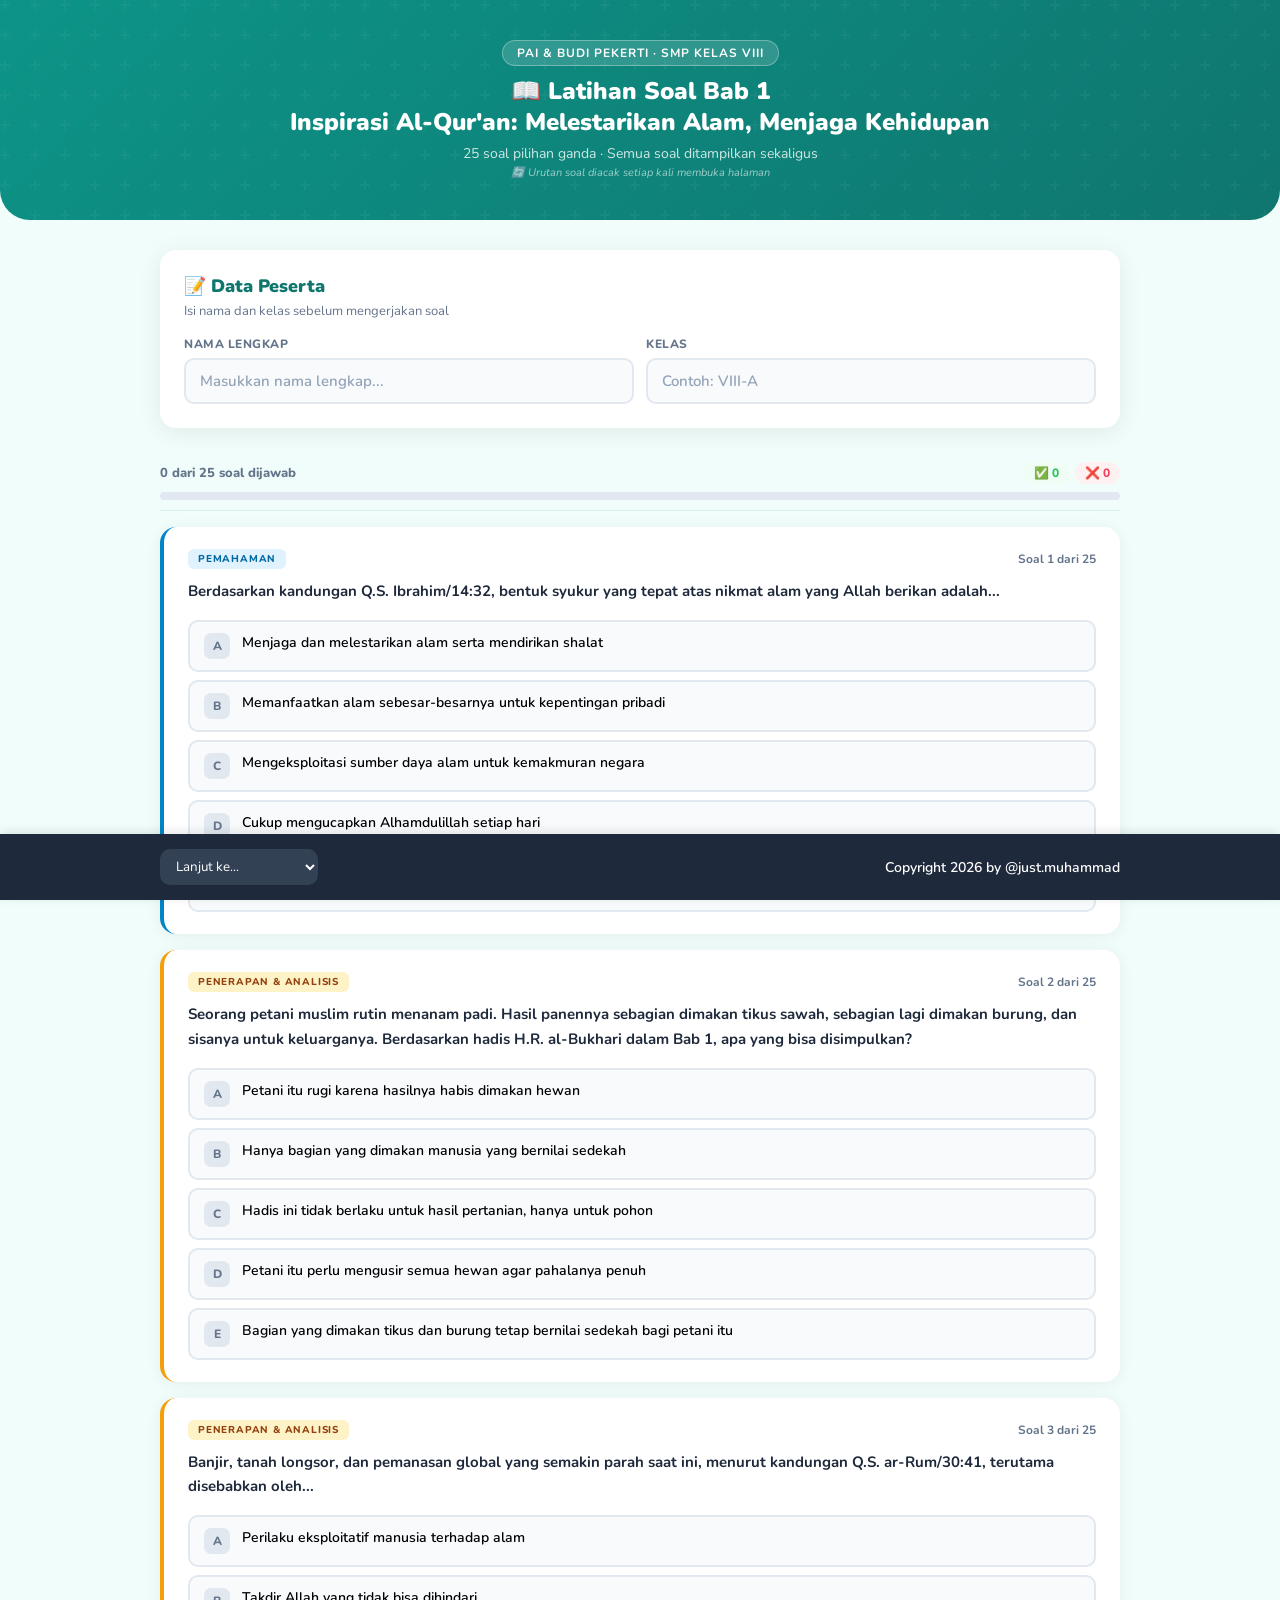
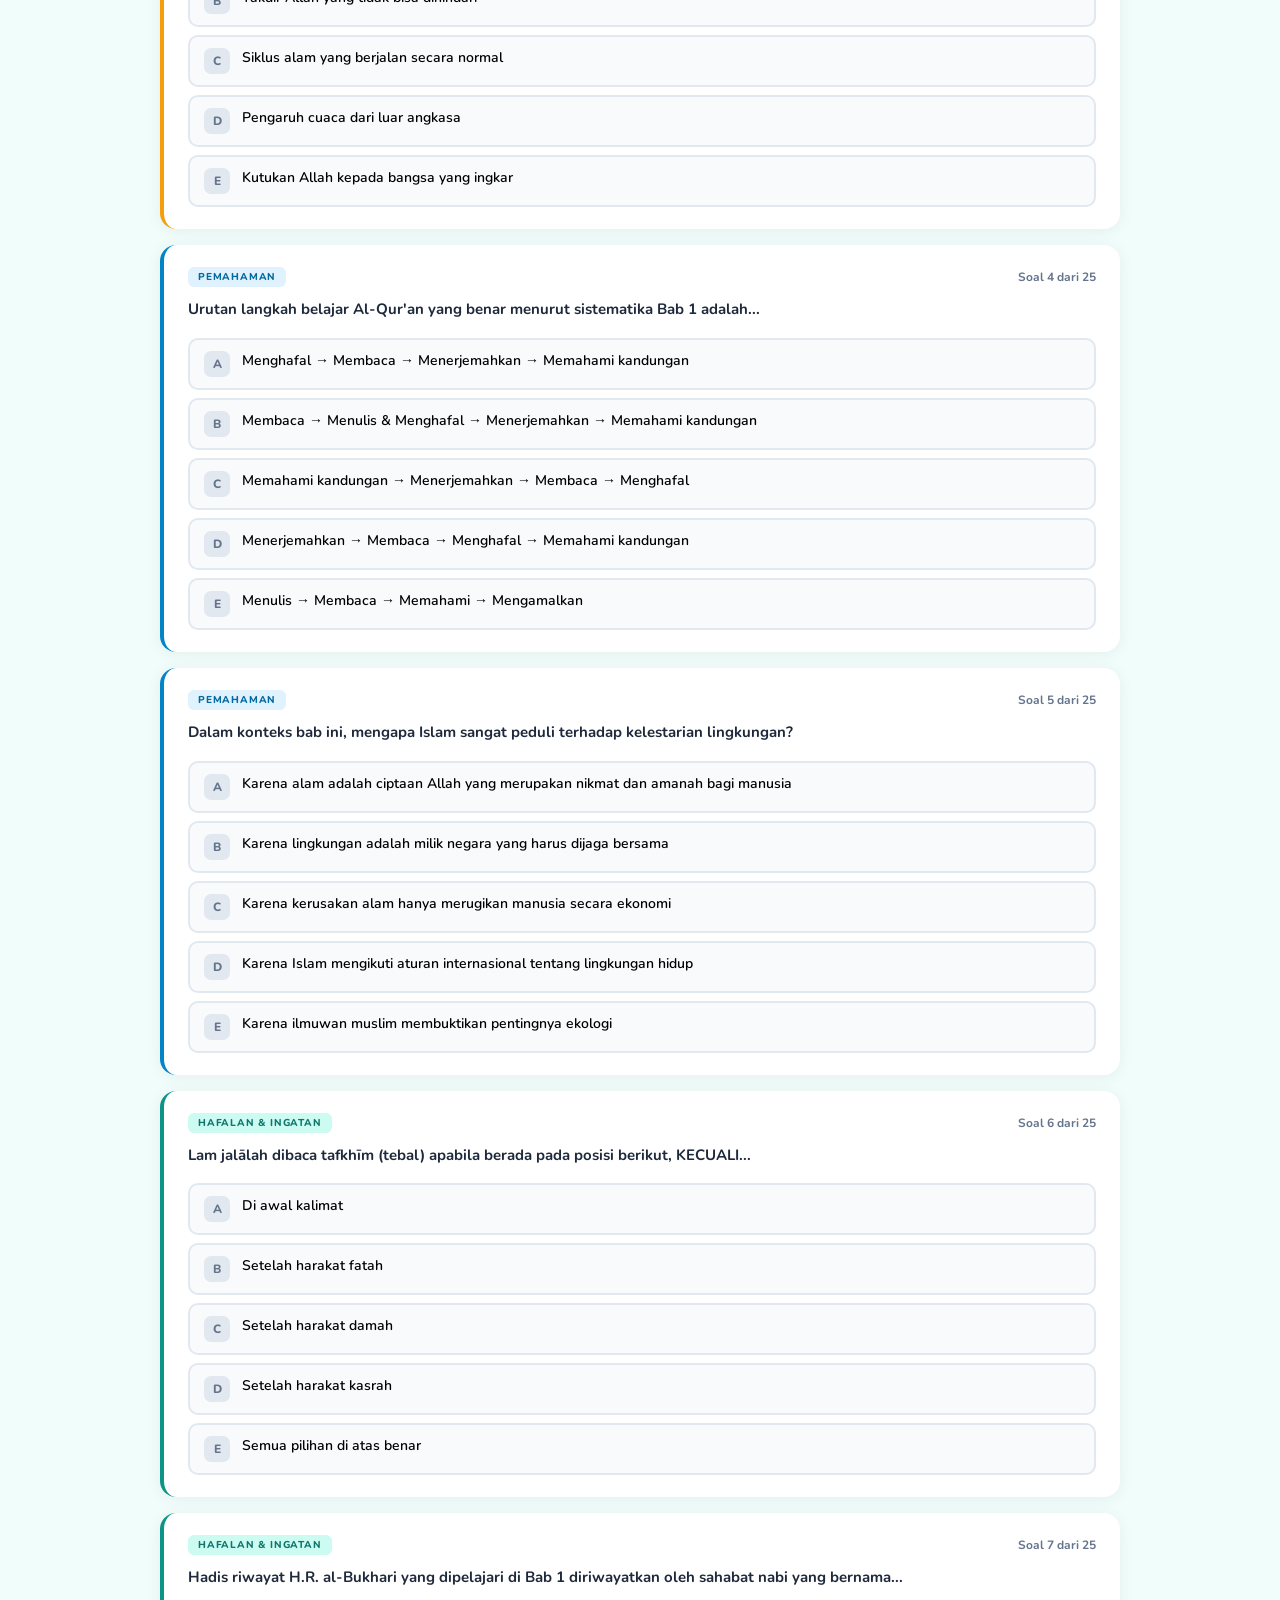
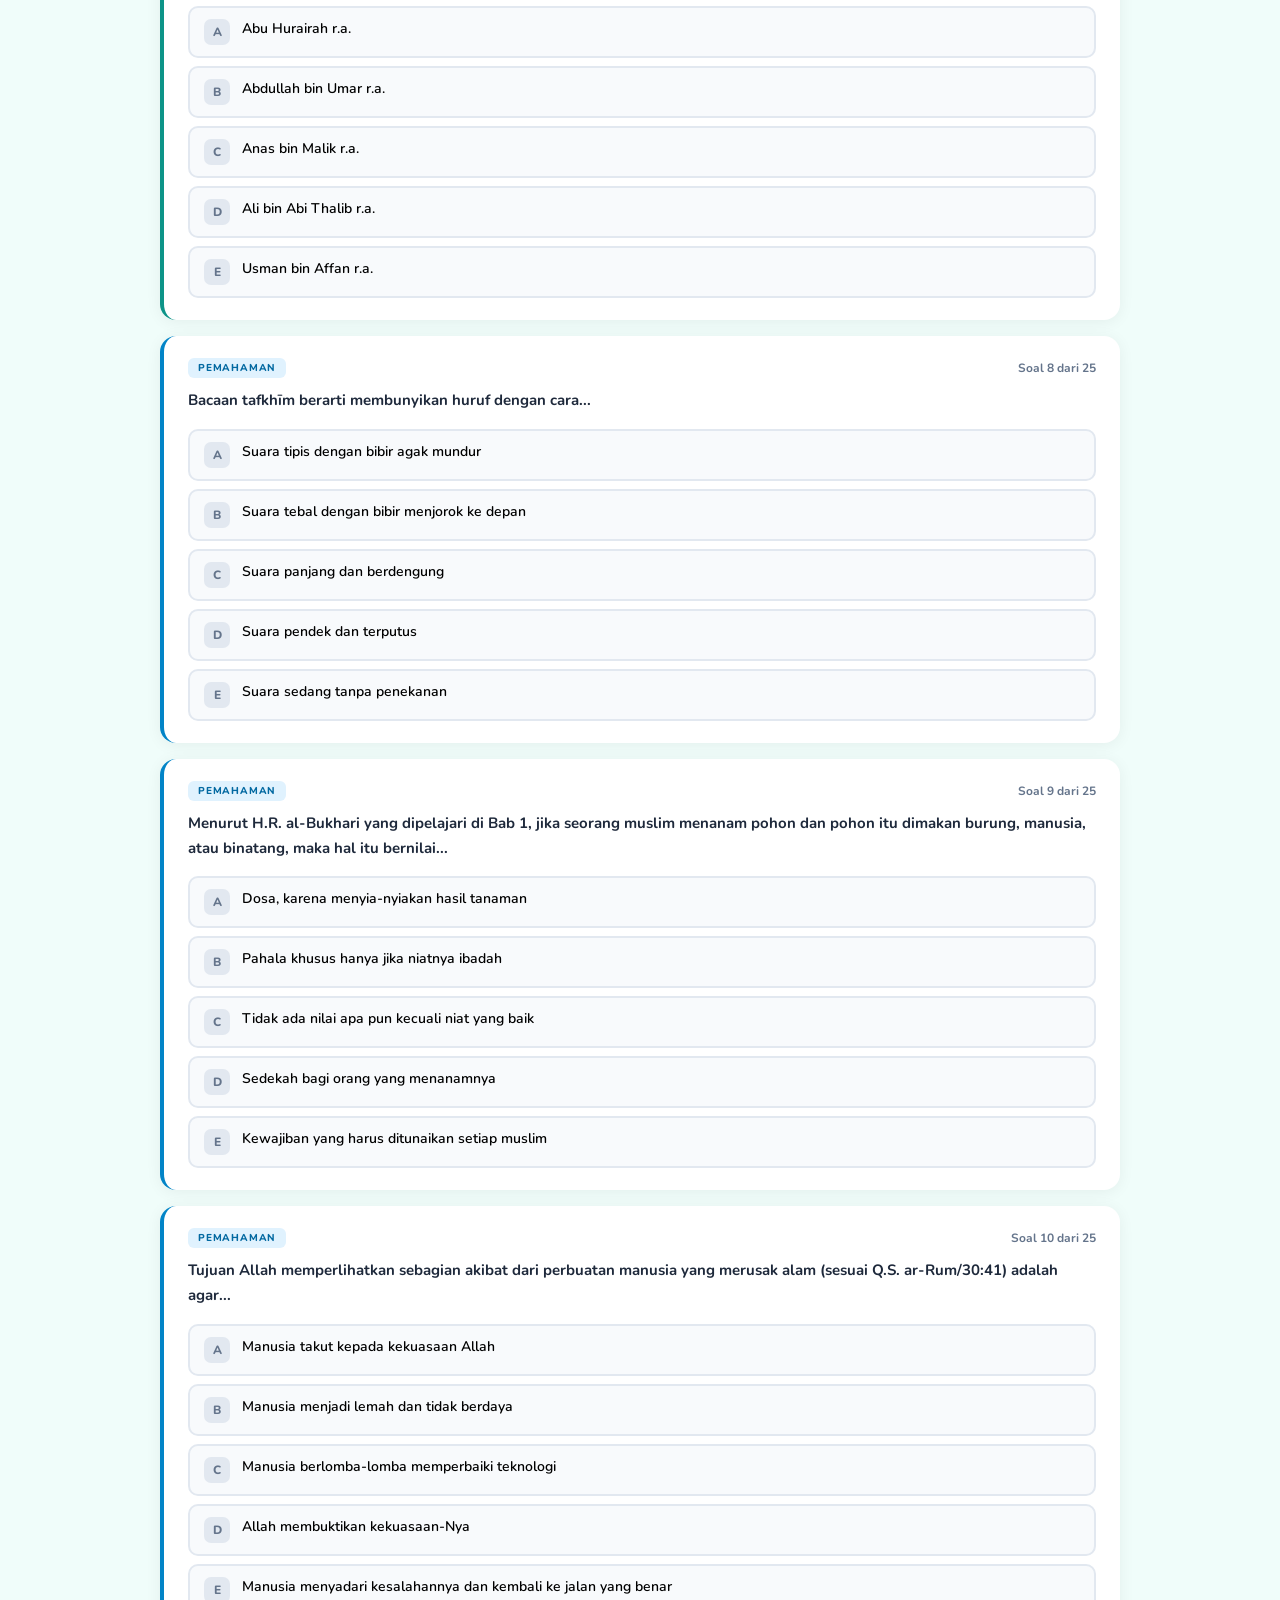
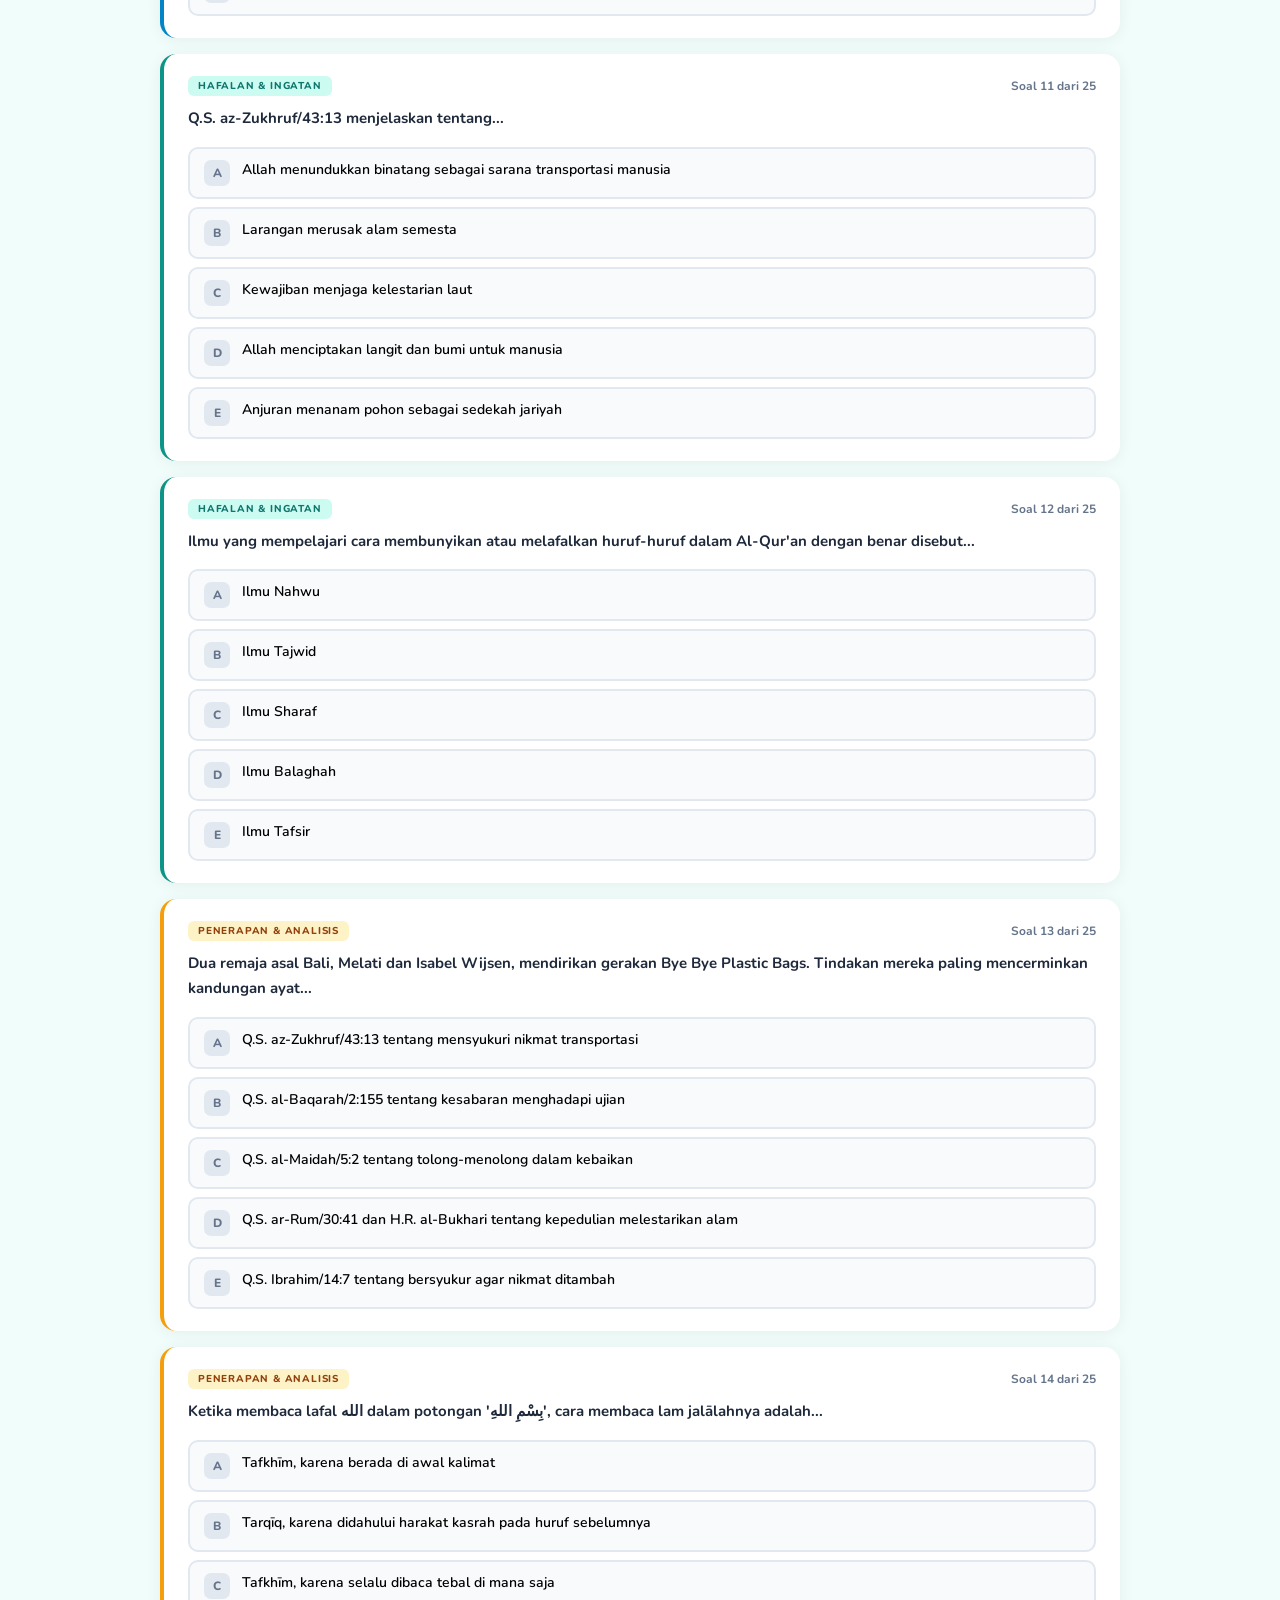
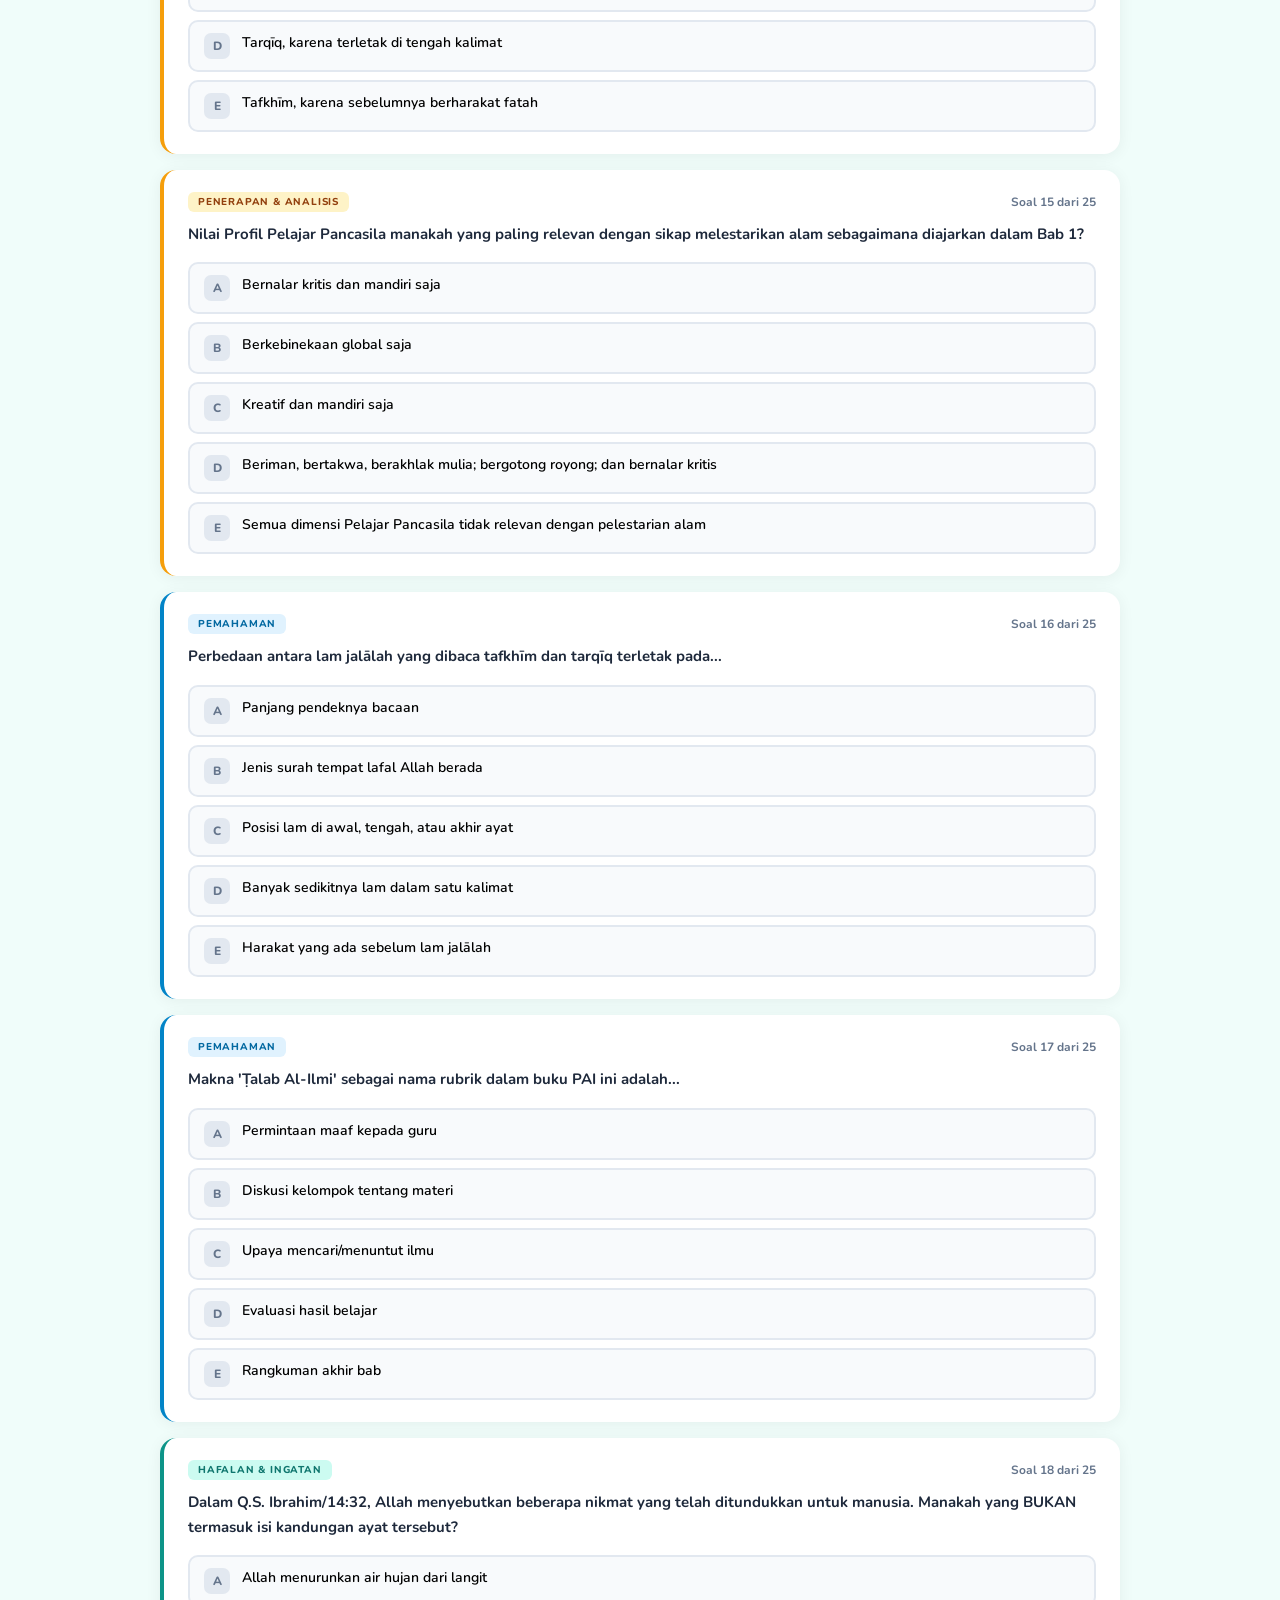
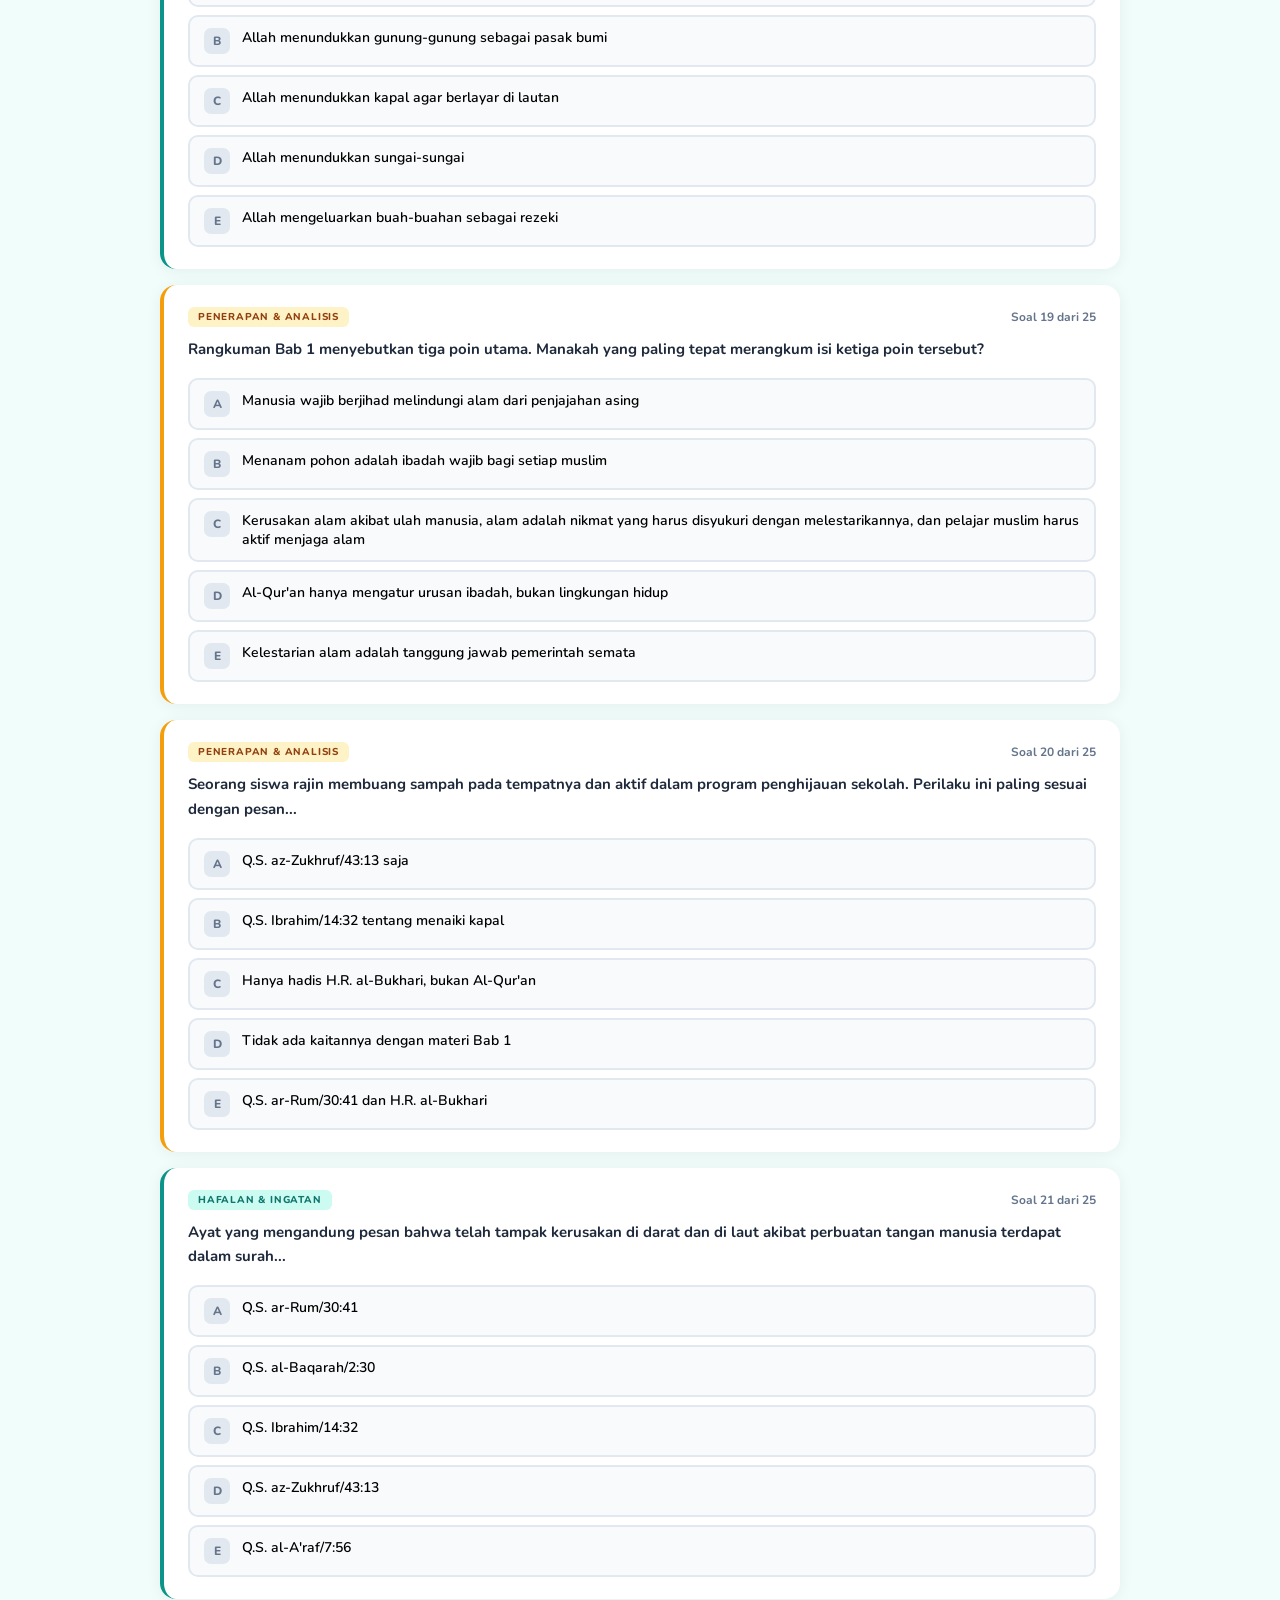
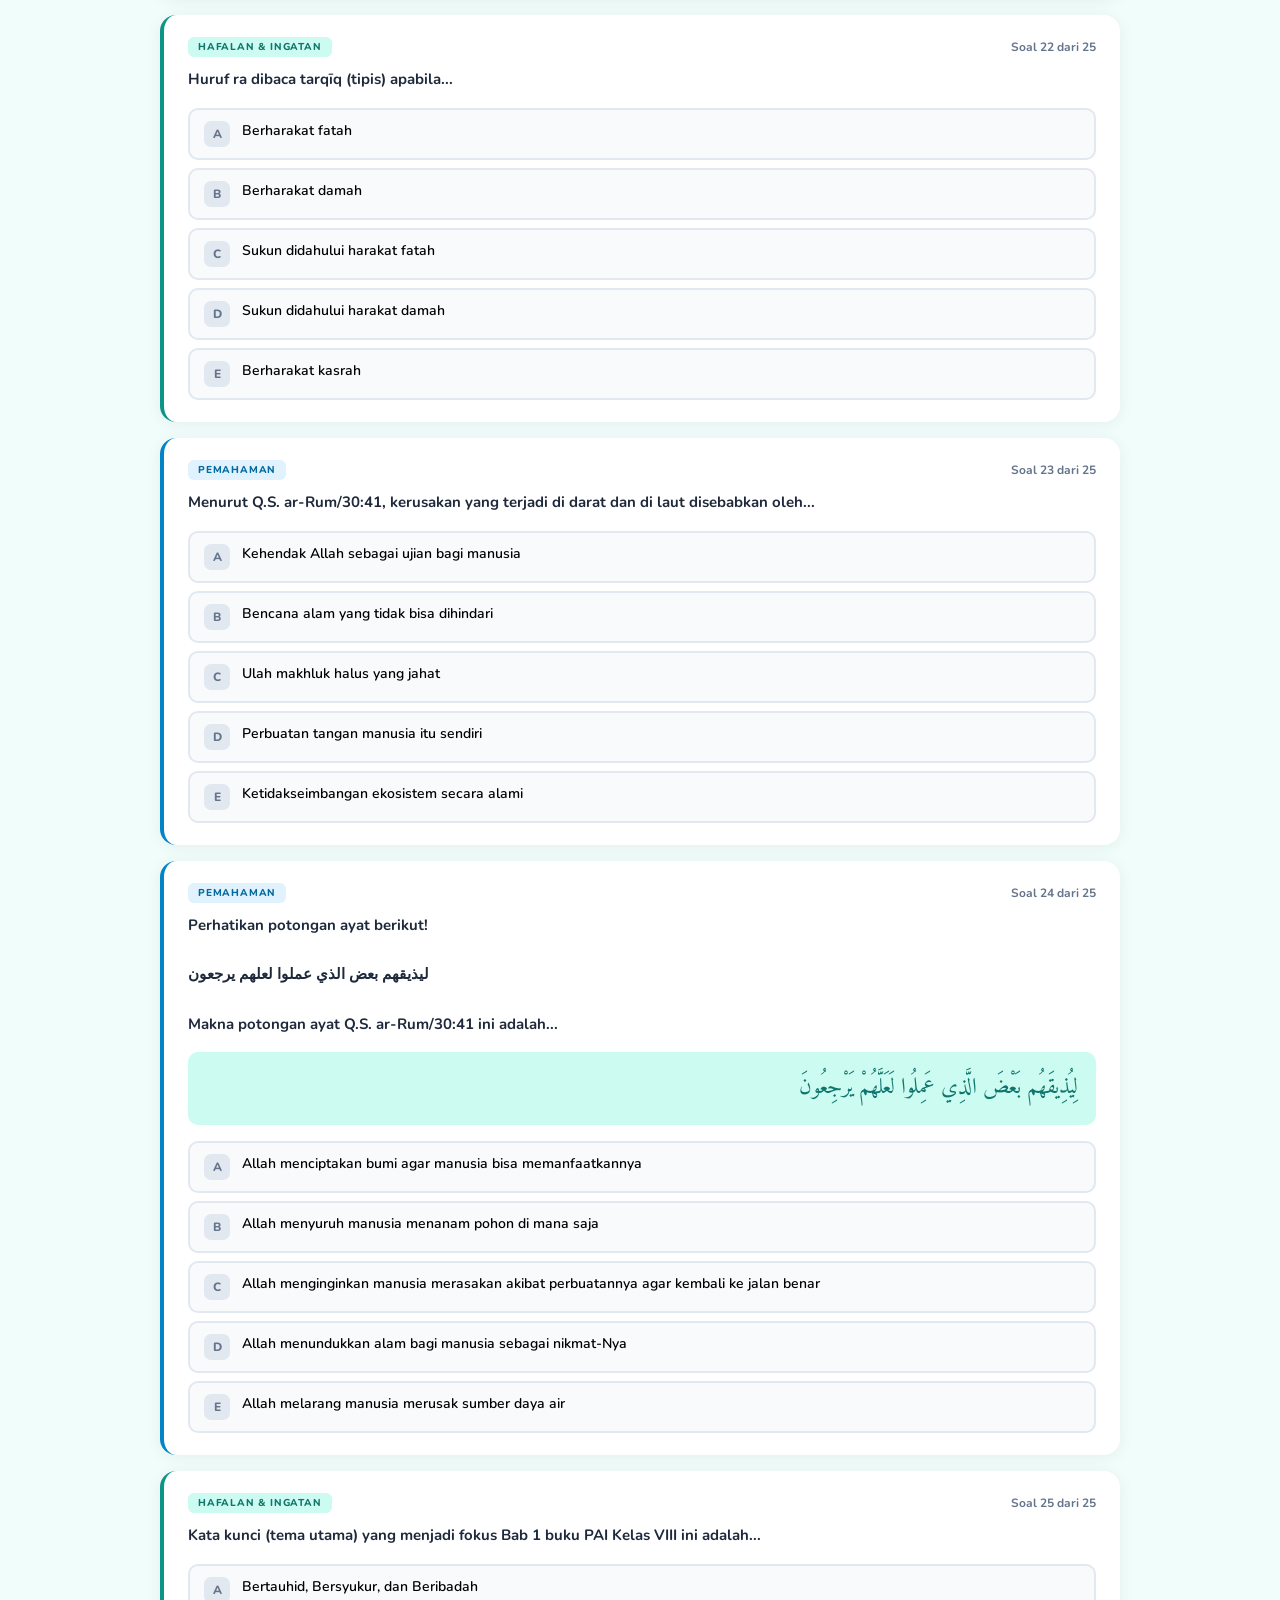
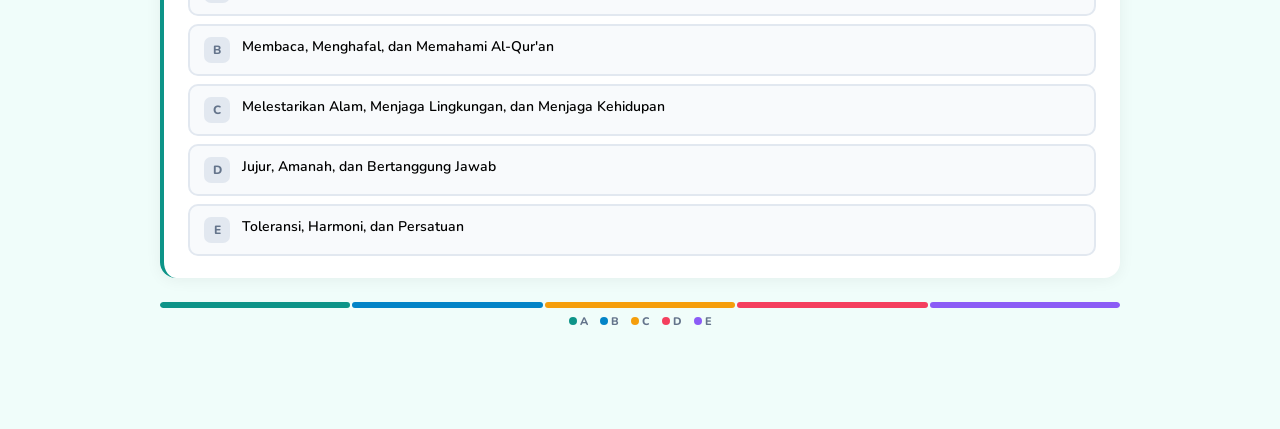
==== bab1.html @ 6f3eac13 "Create bab1.html" ====
<!DOCTYPE html>
<html lang="id">
<head>
<meta charset="UTF-8">
<meta name="viewport" content="width=device-width, initial-scale=1.0">
<title>Latihan Soal – Bab 1 PAI Kelas VIII</title>
<link href="https://fonts.googleapis.com/css2?family=Amiri:ital,wght@0,400;0,700;1,400&family=Nunito:wght@400;600;700;800;900&display=swap" rel="stylesheet">
<style>
  :root {
    --teal:#0d9488; --teal-dk:#0f766e; --teal-lt:#ccfbf1;
    --gold:#f59e0b; --rose:#f43f5e; --green:#22c55e;
    --ink:#1e293b; --muted:#64748b; --card:#ffffff;
    --bg:#f0fdfa; --radius:16px;
  }
  *{box-sizing:border-box;margin:0;padding:0;}
  html{scroll-behavior:smooth;}
  body{font-family:'Nunito',sans-serif;background:var(--bg);color:var(--ink);min-height:100vh;}

  header{
    background:linear-gradient(135deg,var(--teal-dk) 0%,#134e4a 100%);
    color:#fff;padding:28px 24px 24px;text-align:center;position:relative;overflow:hidden;
  }
  header::before{
    content:'';position:absolute;inset:0;
    background:url("data:image/svg+xml,%3Csvg width='60' height='60' viewBox='0 0 60 60' xmlns='http://www.w3.org/2000/svg'%3E%3Cg fill='none' fill-rule='evenodd'%3E%3Cg fill='%23ffffff' fill-opacity='0.04'%3E%3Cpath d='M36 34v-4h-2v4h-4v2h4v4h2v-4h4v-2h-4zm0-30V0h-2v4h-4v2h4v4h2V6h4V4h-4zM6 34v-4H4v4H0v2h4v4h2v-4h4v-2H6zM6 4V0H4v4H0v2h4v4h2V6h4V4H6z'/%3E%3C/g%3E%3C/g%3E%3C/svg%3E");
  }
  .badge{
    display:inline-block;background:rgba(255,255,255,.15);
    border:1px solid rgba(255,255,255,.3);border-radius:99px;
    font-size:12px;font-weight:700;letter-spacing:1px;
    text-transform:uppercase;padding:4px 14px;margin-bottom:10px;
  }
  header h1{font-size:clamp(16px,4vw,24px);font-weight:900;line-height:1.3;position:relative;}
  header p{font-size:14px;opacity:.8;margin-top:6px;position:relative;}
  .shuffle-note{font-size:11px;opacity:.6;margin-top:2px;font-style:italic;}

  .container{max-width:760px;margin:0 auto;padding:0 16px 40px;}

  .identity-card{
    background:var(--card);border-radius:var(--radius);
    box-shadow:0 4px 24px rgba(0,0,0,.08);
    padding:24px;margin-top:-20px;position:relative;z-index:2;
  }
  .identity-card h2{font-size:18px;font-weight:900;color:var(--teal-dk);margin-bottom:4px;}
  .identity-card .sub{font-size:13px;color:var(--muted);margin-bottom:16px;}
  .input-row{display:flex;gap:12px;flex-wrap:wrap;}
  .input-group{flex:1;min-width:200px;}
  .input-group label{
    display:block;font-size:12px;font-weight:800;
    color:var(--muted);text-transform:uppercase;letter-spacing:.5px;margin-bottom:6px;
  }
  .input-group input{
    width:100%;padding:11px 14px;border:2px solid #e2e8f0;
    border-radius:10px;font-family:'Nunito',sans-serif;
    font-size:15px;font-weight:600;color:var(--ink);
    transition:border-color .2s;background:#f8fafc;
  }
  .input-group input:focus{
    outline:none;border-color:var(--teal);background:#fff;
    box-shadow:0 0 0 3px rgba(13,148,136,.12);
  }
  .input-group input::placeholder{color:#94a3b8;font-weight:600;}

  .progress-sticky{
    position:sticky;top:0;z-index:10;
    background:rgba(240,253,250,.92);backdrop-filter:blur(10px);
    -webkit-backdrop-filter:blur(10px);
    padding:14px 0 10px;margin-top:20px;
    border-bottom:1px solid rgba(13,148,136,.1);
  }
  .prog-top{display:flex;justify-content:space-between;align-items:center;margin-bottom:8px;}
  .prog-label{font-size:13px;font-weight:800;color:var(--muted);}
  .prog-chips{display:flex;gap:6px;}
  .prog-chip{font-size:12px;font-weight:800;padding:3px 10px;border-radius:99px;}
  .prog-chip.cg{background:#f0fdf4;color:var(--green);}
  .prog-chip.cr{background:#fff1f2;color:var(--rose);}
  .prog-bar{height:8px;background:#e2e8f0;border-radius:99px;overflow:hidden;}
  .prog-fill{
    height:100%;border-radius:99px;
    background:linear-gradient(90deg,var(--teal),var(--gold));
    transition:width .5s cubic-bezier(.4,0,.2,1);
  }
  .show-result-btn{
    display:none;margin-top:8px;
    padding:8px 16px;border-radius:8px;
    background:var(--teal);color:#fff;
    font-family:'Nunito',sans-serif;font-size:13px;font-weight:800;
    border:none;cursor:pointer;transition:all .2s;
  }
  .show-result-btn:hover{background:var(--teal-dk);}

  .q-card{
    background:var(--card);border-radius:var(--radius);
    box-shadow:0 2px 16px rgba(0,0,0,.06);
    margin-top:16px;padding:22px 24px;
    border-left:4px solid var(--teal);
  }
  .q-card[data-type="Pemahaman"]{border-left-color:#0284c7;}
  .q-card[data-type="Penerapan & Analisis"]{border-left-color:var(--gold);}
  .q-card.answered-correct{border-left-color:var(--green);}
  .q-card.answered-wrong{border-left-color:var(--rose);}

  .q-header{display:flex;justify-content:space-between;align-items:center;margin-bottom:10px;flex-wrap:wrap;gap:6px;}
  .q-type-badge{
    font-size:10px;font-weight:800;letter-spacing:.8px;
    text-transform:uppercase;padding:3px 10px;border-radius:6px;
  }
  .q-type-badge.t-hafalan{background:var(--teal-lt);color:var(--teal-dk);}
  .q-type-badge.t-pemahaman{background:#e0f2fe;color:#0369a1;}
  .q-type-badge.t-penerapan{background:#fef3c7;color:#92400e;}
  .q-num{font-size:12px;font-weight:700;color:var(--muted);}
  .q-text{font-size:15px;font-weight:700;line-height:1.65;white-space:pre-line;margin-bottom:16px;}
  .q-arabic{
    font-family:'Amiri',serif;font-size:22px;direction:rtl;text-align:right;
    line-height:2.2;color:var(--teal-dk);background:var(--teal-lt);
    border-radius:10px;padding:12px 18px;margin-bottom:16px;
  }

  .q-options{display:flex;flex-direction:column;gap:8px;}
  .opt-btn{
    display:flex;align-items:flex-start;gap:12px;
    background:#f8fafc;border:2px solid #e2e8f0;border-radius:10px;
    padding:11px 14px;cursor:pointer;
    font-family:'Nunito',sans-serif;font-size:14px;font-weight:600;
    text-align:left;transition:all .2s;width:100%;
  }
  .opt-btn:hover:not(:disabled){border-color:var(--teal);background:var(--teal-lt);transform:translateX(3px);}
  .opt-label{
    min-width:26px;height:26px;background:#e2e8f0;border-radius:7px;
    display:flex;align-items:center;justify-content:center;
    font-size:12px;font-weight:800;color:var(--muted);flex-shrink:0;transition:all .2s;
  }
  .opt-btn.correct{border-color:var(--green);background:#f0fdf4;}
  .opt-btn.correct .opt-label{background:var(--green);color:#fff;}
  .opt-btn.wrong{border-color:var(--rose);background:#fff1f2;}
  .opt-btn.wrong .opt-label{background:var(--rose);color:#fff;}
  .opt-btn.dimmed{opacity:.5;}
  .opt-btn:disabled{cursor:default;}

  .q-feedback{
    display:none;margin-top:14px;border-radius:10px;
    padding:12px 16px;font-size:13px;line-height:1.65;
  }
  .q-feedback.show{display:block;animation:slideUp .3s ease;}
  .q-feedback.fb-correct{background:#f0fdf4;border-left:4px solid var(--green);}
  .q-feedback.fb-wrong{background:#fff1f2;border-left:4px solid var(--rose);}
  .q-feedback strong{display:block;font-size:14px;margin-bottom:3px;}
  @keyframes slideUp{from{opacity:0;transform:translateY(8px);}to{opacity:1;transform:none;}}

  .result-overlay{
    display:none;position:fixed;inset:0;z-index:100;
    background:rgba(15,23,42,.6);backdrop-filter:blur(6px);
    -webkit-backdrop-filter:blur(6px);
    justify-content:center;align-items:center;padding:20px;
  }
  .result-overlay.show{display:flex;animation:fadeIn .4s ease;}
  @keyframes fadeIn{from{opacity:0;}to{opacity:1;}}

  .result-modal{
    background:var(--card);border-radius:20px;
    box-shadow:0 24px 64px rgba(0,0,0,.2);
    max-width:480px;width:100%;padding:36px 28px;
    text-align:center;position:relative;overflow:hidden;
    animation:modalPop .4s cubic-bezier(.2,.8,.3,1.2);
  }
  @keyframes modalPop{from{opacity:0;transform:scale(.85) translateY(30px);}to{opacity:1;transform:none;}}

  .result-modal .confetti-container{position:absolute;inset:0;pointer-events:none;overflow:hidden;}
  .confetti{
    position:absolute;top:-10px;opacity:0;
    animation:confettiFall linear forwards;
  }
  @keyframes confettiFall{
    0%{opacity:1;transform:translateY(0) rotate(0deg) scale(1);}
    80%{opacity:1;}
    100%{opacity:0;transform:translateY(420px) rotate(720deg) scale(.5);}
  }

  .r-emoji{font-size:56px;position:relative;}
  .r-greeting{font-size:14px;color:var(--muted);margin-top:12px;font-weight:700;}
  .r-name{font-size:24px;font-weight:900;color:var(--ink);margin:4px 0 0;}
  .r-class{font-size:13px;color:var(--teal);font-weight:700;margin-bottom:20px;}
  .r-score-wrap{
    background:var(--bg);border-radius:14px;padding:20px;margin-bottom:20px;
  }
  .r-score-label{font-size:12px;font-weight:800;color:var(--muted);text-transform:uppercase;letter-spacing:.5px;}
  .r-score{font-size:52px;font-weight:900;color:var(--teal);line-height:1.1;}
  .r-score span{font-size:20px;font-weight:700;color:var(--muted);}
  .r-stats{display:flex;gap:10px;justify-content:center;margin-top:14px;}
  .r-stat{
    background:#fff;border-radius:10px;padding:10px 16px;
    font-size:12px;font-weight:700;color:var(--muted);
  }
  .r-stat b{display:block;font-size:20px;font-weight:900;}
  .r-stat.sg b{color:var(--green);}
  .r-stat.sr b{color:var(--rose);}

  .r-predikat{
    display:inline-block;padding:6px 20px;border-radius:99px;
    font-weight:800;font-size:14px;margin-bottom:16px;
  }
  .r-motivasi{
    font-size:14px;line-height:1.7;color:var(--muted);
    background:#f8fafc;border-radius:12px;padding:14px 18px;
    margin-bottom:24px;text-align:left;
  }
  .r-motivasi strong{color:var(--ink);}

  .r-btns{display:flex;flex-direction:column;gap:10px;}
  .btn{
    padding:13px 24px;border-radius:12px;font-family:'Nunito',sans-serif;
    font-size:15px;font-weight:800;border:none;cursor:pointer;transition:all .2s;
  }
  .btn-primary{background:var(--teal);color:#fff;box-shadow:0 4px 12px rgba(13,148,136,.3);}
  .btn-primary:hover{background:var(--teal-dk);transform:translateY(-2px);}
  .btn-outline{background:transparent;color:var(--muted);border:2px solid #e2e8f0;}
  .btn-outline:hover{border-color:var(--teal);color:var(--teal);}

  .dist-bar{
    display:flex;height:6px;border-radius:99px;overflow:hidden;
    margin-top:20px;gap:2px;
  }
  .dist-bar div{height:100%;border-radius:99px;transition:width .4s;}
  .dist-legend{
    display:flex;justify-content:center;gap:12px;margin-top:6px;
    font-size:11px;font-weight:800;color:var(--muted);
  }
  .dist-legend span{display:flex;align-items:center;gap:3px;}
  .dist-legend i{width:8px;height:8px;border-radius:50%;display:inline-block;}

  @media(max-width:500px){
    .q-card{padding:16px 14px;}
    .opt-btn{padding:10px 12px;font-size:13px;}
    .result-modal{padding:28px 20px;}
    .r-score{font-size:42px;}
    .identity-card{padding:18px 16px;}
  }
</style>
</head>
<body>

<header>
  <div class="badge">PAI & Budi Pekerti · SMP Kelas VIII</div>
  <h1>📖 Latihan Soal Bab 1<br>Inspirasi Al-Qur'an: Melestarikan Alam, Menjaga Kehidupan</h1>
  <p>25 soal pilihan ganda · Semua soal ditampilkan sekaligus</p>
  <p class="shuffle-note">🔄 Urutan soal diacak setiap kali membuka halaman</p>
</header>

<div class="container">
  <section class="identity-card">
    <h2>📝 Data Peserta</h2>
    <p class="sub">Isi nama dan kelas sebelum mengerjakan soal</p>
    <div class="input-row">
      <div class="input-group">
        <label for="inp-nama">Nama Lengkap</label>
        <input type="text" id="inp-nama" placeholder="Masukkan nama lengkap...">
      </div>
      <div class="input-group">
        <label for="inp-kelas">Kelas</label>
        <input type="text" id="inp-kelas" placeholder="Contoh: VIII-A">
      </div>
    </div>
  </section>

  <div class="progress-sticky">
    <div class="prog-top">
      <span class="prog-label" id="prog-label">0 dari 25 soal dijawab</span>
      <div class="prog-chips">
        <span class="prog-chip cg" id="chip-g">✅ 0</span>
        <span class="prog-chip cr" id="chip-r">❌ 0</span>
      </div>
    </div>
    <div class="prog-bar"><div class="prog-fill" id="prog-fill" style="width:0%"></div></div>
    <button class="show-result-btn" id="btn-show-result" onclick="openResult()">🎉 Lihat Hasil</button>
  </div>

  <div id="questions-container"></div>

  <div style="margin-top:24px;">
    <div class="dist-bar" id="dist-bar"></div>
    <div class="dist-legend">
      <span><i style="background:var(--teal)"></i>A</span>
      <span><i style="background:#0284c7"></i>B</span>
      <span><i style="background:var(--gold)"></i>C</span>
      <span><i style="background:var(--rose)"></i>D</span>
      <span><i style="background:#8b5cf6"></i>E</span>
    </div>
  </div>
</div>

<div class="result-overlay" id="result-overlay">
  <div class="result-modal">
    <div class="confetti-container" id="confetti-box"></div>
    <div class="r-emoji" id="r-emoji"></div>
    <div class="r-greeting">Selamat!</div>
    <div class="r-name" id="r-name"></div>
    <div class="r-class" id="r-class"></div>
    <div class="r-score-wrap">
      <div class="r-score-label">Skor Kamu</div>
      <div class="r-score"><span id="r-score"></span><span>/100</span></div>
      <div class="r-stats">
        <div class="r-stat sg"><b id="r-correct">0</b>Benar</div>
        <div class="r-stat sr"><b id="r-wrong">0</b>Salah</div>
      </div>
    </div>
    <div class="r-predikat" id="r-predikat"></div>
    <div class="r-motivasi" id="r-motivasi"></div>
    <div class="r-btns">
      <button class="btn btn-outline" onclick="closeResult()">Tinjau Jawaban Saya</button>
      <button class="btn btn-primary" onclick="restart()">🔁 Ulangi Latihan</button>
    </div>
  </div>
</div>

<script>
// ═══════════════════════════════════════════════════════
// DATA SOAL — kunci jawaban sudah diseimbangkan:
// A=5, B=5, C=5, D=5, E=5 dengan pola A,B,C,D,E berulang
// sehingga TIDAK ADA dua soal berurutan jawabannya sama
// ═══════════════════════════════════════════════════════
const questions = [
  // ── Soal 1 → Jawaban A ──
  {
    type:"Hafalan & Ingatan",
    text:"Ayat yang mengandung pesan bahwa telah tampak kerusakan di darat dan di laut akibat perbuatan tangan manusia terdapat dalam surah...",
    options:["Q.S. ar-Rum/30:41","Q.S. al-Baqarah/2:30","Q.S. Ibrahim/14:32","Q.S. az-Zukhruf/43:13","Q.S. al-A'raf/7:56"],
    answer:0,
    explanation:"Q.S. ar-Rum/30:41 berbunyi 'Telah tampak kerusakan di darat dan di laut disebabkan karena perbuatan tangan manusia; Allah menghendaki agar mereka merasakan sebagian dari akibat perbuatan mereka, agar mereka kembali ke jalan yang benar.'"
  },
  // ── Soal 2 → Jawaban B ──
  {
    type:"Hafalan & Ingatan",
    text:"Dalam Q.S. Ibrahim/14:32, Allah menyebutkan beberapa nikmat yang telah ditundukkan untuk manusia. Manakah yang BUKAN termasuk isi kandungan ayat tersebut?",
    options:["Allah menurunkan air hujan dari langit","Allah menundukkan gunung-gunung sebagai pasak bumi","Allah menundukkan kapal agar berlayar di lautan","Allah menundukkan sungai-sungai","Allah mengeluarkan buah-buahan sebagai rezeki"],
    answer:1,
    explanation:"Q.S. Ibrahim/14:32 menyebutkan: penciptaan langit dan bumi, hujan dari langit, buah-buahan sebagai rezeki, kapal berlayar di lautan, dan sungai-sungai. Gunung sebagai pasak bumi disebutkan di surah lain (Q.S. an-Naba'/78:7)."
  },
  // ── Soal 3 → Jawaban C ──
  {
    type:"Hafalan & Ingatan",
    text:"Hadis riwayat H.R. al-Bukhari yang dipelajari di Bab 1 diriwayatkan oleh sahabat nabi yang bernama...",
    options:["Abu Hurairah r.a.","Abdullah bin Umar r.a.","Anas bin Malik r.a.","Ali bin Abi Thalib r.a.","Usman bin Affan r.a."],
    answer:2,
    explanation:"Hadis tentang menanam pohon yang pahalanya menjadi sedekah diriwayatkan oleh Anas bin Malik r.a. Dalam hadis ini Rasulullah saw. bersabda bahwa tidaklah seorang muslim menanam pohon kemudian pohon itu dimakan burung, manusia, atau binatang, melainkan menjadi sedekah baginya."
  },
  // ── Soal 4 → Jawaban D ──
  {
    type:"Hafalan & Ingatan",
    text:"Lam jalālah dibaca tafkhīm (tebal) apabila berada pada posisi berikut, KECUALI...",
    options:["Di awal kalimat","Setelah harakat fatah","Setelah harakat damah","Setelah harakat kasrah","Semua pilihan di atas benar"],
    answer:3,
    explanation:"Lam jalālah dibaca tafkhīm (tebal) jika berada: (1) di awal kalimat, (2) setelah harakat fatah, atau (3) setelah harakat damah. Jika berada setelah harakat kasrah, lam jalālah dibaca tarqīq (tipis)."
  },
  // ── Soal 5 → Jawaban E ──
  {
    type:"Hafalan & Ingatan",
    text:"Huruf ra dibaca tarqīq (tipis) apabila...",
    options:["Berharakat fatah","Berharakat damah","Sukun didahului harakat fatah","Sukun didahului harakat damah","Berharakat kasrah"],
    answer:4,
    explanation:"Huruf ra dibaca tarqīq apabila: (1) berharakat kasrah, atau (2) sukun yang didahului huruf berharakat kasrah. Sedangkan ra dibaca tafkhīm apabila berharakat fatah, damah, sukun didahului fatah, atau sukun didahului damah."
  },
  // ── Soal 6 → Jawaban A ──
  {
    type:"Hafalan & Ingatan",
    text:"Q.S. az-Zukhruf/43:13 menjelaskan tentang...",
    options:["Allah menundukkan binatang sebagai sarana transportasi manusia","Larangan merusak alam semesta","Kewajiban menjaga kelestarian laut","Allah menciptakan langit dan bumi untuk manusia","Anjuran menanam pohon sebagai sedekah jariyah"],
    answer:0,
    explanation:"Q.S. az-Zukhruf/43:13 berisi tentang Allah yang menundukkan (binatang tunggangan) bagi manusia, sehingga manusia bisa duduk di atasnya dan mengingat nikmat Allah, serta mengucapkan tasbih 'Maha Suci Allah yang telah menundukkan semua ini bagi kami.'"
  },
  // ── Soal 7 → Jawaban B ──
  {
    type:"Hafalan & Ingatan",
    text:"Ilmu yang mempelajari cara membunyikan atau melafalkan huruf-huruf dalam Al-Qur'an dengan benar disebut...",
    options:["Ilmu Nahwu","Ilmu Tajwid","Ilmu Sharaf","Ilmu Balaghah","Ilmu Tafsir"],
    answer:1,
    explanation:"Ilmu Tajwid adalah ilmu yang mempelajari tentang cara membunyikan atau melafalkan huruf-huruf yang terdapat dalam Al-Qur'an dengan benar. Dengan mempelajari ilmu tajwid, kita dapat membaca Al-Qur'an dengan fasih dan benar."
  },
  // ── Soal 8 → Jawaban C ──
  {
    type:"Hafalan & Ingatan",
    text:"Kata kunci (tema utama) yang menjadi fokus Bab 1 buku PAI Kelas VIII ini adalah...",
    options:["Bertauhid, Bersyukur, dan Beribadah","Membaca, Menghafal, dan Memahami Al-Qur'an","Melestarikan Alam, Menjaga Lingkungan, dan Menjaga Kehidupan","Jujur, Amanah, dan Bertanggung Jawab","Toleransi, Harmoni, dan Persatuan"],
    answer:2,
    explanation:"Kata kunci (Titik Fokus) Bab 1 adalah 'Melestarikan Alam, Menjaga Lingkungan, Menjaga Kehidupan.' Ketiganya merupakan tema besar yang dibahas melalui Q.S. ar-Rum/30:41, Ibrahim/14:32, az-Zukhruf/43:13, dan hadis H.R. al-Bukhari."
  },
  // ── Soal 9 → Jawaban D ──
  {
    type:"Pemahaman",
    text:"Menurut Q.S. ar-Rum/30:41, kerusakan yang terjadi di darat dan di laut disebabkan oleh...",
    options:["Kehendak Allah sebagai ujian bagi manusia","Bencana alam yang tidak bisa dihindari","Ulah makhluk halus yang jahat","Perbuatan tangan manusia itu sendiri","Ketidakseimbangan ekosistem secara alami"],
    answer:3,
    explanation:"Q.S. ar-Rum/30:41 dengan jelas menyatakan bahwa kerusakan di darat dan laut terjadi 'disebabkan karena perbuatan tangan manusia.' Ini menunjukkan bahwa manusialah yang bertanggung jawab atas kerusakan alam."
  },
  // ── Soal 10 → Jawaban E ──
  {
    type:"Pemahaman",
    text:"Tujuan Allah memperlihatkan sebagian akibat dari perbuatan manusia yang merusak alam (sesuai Q.S. ar-Rum/30:41) adalah agar...",
    options:["Manusia takut kepada kekuasaan Allah","Manusia menjadi lemah dan tidak berdaya","Manusia berlomba-lomba memperbaiki teknologi","Allah membuktikan kekuasaan-Nya","Manusia menyadari kesalahannya dan kembali ke jalan yang benar"],
    answer:4,
    explanation:"Q.S. ar-Rum/30:41 menyebutkan 'agar mereka merasakan sebagian dari akibat perbuatan mereka, agar mereka kembali (ke jalan yang benar).' Jadi tujuannya adalah agar manusia sadar dan bertobat, lalu memperbaiki perilakunya terhadap alam."
  },
  // ── Soal 11 → Jawaban A ──
  {
    type:"Pemahaman",
    text:"Berdasarkan kandungan Q.S. Ibrahim/14:32, bentuk syukur yang tepat atas nikmat alam yang Allah berikan adalah...",
    options:["Menjaga dan melestarikan alam serta mendirikan shalat","Memanfaatkan alam sebesar-besarnya untuk kepentingan pribadi","Mengeksploitasi sumber daya alam untuk kemakmuran negara","Cukup mengucapkan Alhamdulillah setiap hari","Membiarkan alam berkembang tanpa campur tangan manusia"],
    answer:0,
    explanation:"Q.S. Ibrahim/14:32 mengajarkan bahwa Allah telah memberikan berbagai nikmat alam. Sebagai bentuk syukur, manusia wajib mendirikan shalat dan memperhatikan keberlangsungan kehidupan orang lain, sekaligus menjaga alam yang telah dianugerahkan."
  },
  // ── Soal 12 → Jawaban B ──
  {
    type:"Pemahaman",
    text:"Bacaan tafkhīm berarti membunyikan huruf dengan cara...",
    options:["Suara tipis dengan bibir agak mundur","Suara tebal dengan bibir menjorok ke depan","Suara panjang dan berdengung","Suara pendek dan terputus","Suara sedang tanpa penekanan"],
    answer:1,
    explanation:"Tafkhīm adalah membunyikan huruf dengan suara atau bacaan tebal. Cara membacanya: mengucapkan huruf di bibir sambil menjorokkan ke depan. Kebalikannya adalah tarqīq (tipis) yang dibaca dengan bibir agak mundur."
  },
  // ── Soal 13 → Jawaban C ──
  {
    type:"Pemahaman",
    text:"Makna 'Ṭalab Al-Ilmi' sebagai nama rubrik dalam buku PAI ini adalah...",
    options:["Permintaan maaf kepada guru","Diskusi kelompok tentang materi","Upaya mencari/menuntut ilmu","Evaluasi hasil belajar","Rangkuman akhir bab"],
    answer:2,
    explanation:"Ṭalab Al-'Ilm berasal dari bahasa Arab yang berarti 'menuntut ilmu' atau 'mencari ilmu.' Rubrik ini berisi materi inti (isi pelajaran) yang merupakan sarana peserta didik untuk menuntut ilmu dalam setiap bab."
  },
  // ── Soal 14 → Jawaban D ──
  {
    type:"Pemahaman",
    text:"Menurut H.R. al-Bukhari yang dipelajari di Bab 1, jika seorang muslim menanam pohon dan pohon itu dimakan burung, manusia, atau binatang, maka hal itu bernilai...",
    options:["Dosa, karena menyia-nyiakan hasil tanaman","Pahala khusus hanya jika niatnya ibadah","Tidak ada nilai apa pun kecuali niat yang baik","Sedekah bagi orang yang menanamnya","Kewajiban yang harus ditunaikan setiap muslim"],
    answer:3,
    explanation:"Hadis H.R. al-Bukhari dari Anas bin Malik r.a. menyebutkan bahwa Rasulullah saw. bersabda: tidaklah seorang muslim menanam pohon atau tanaman, kemudian dimakan oleh burung, manusia, atau binatang, melainkan menjadi sedekah baginya."
  },
  // ── Soal 15 → Jawaban E ──
  {
    type:"Pemahaman",
    text:"Perbedaan antara lam jalālah yang dibaca tafkhīm dan tarqīq terletak pada...",
    options:["Panjang pendeknya bacaan","Jenis surah tempat lafal Allah berada","Posisi lam di awal, tengah, atau akhir ayat","Banyak sedikitnya lam dalam satu kalimat","Harakat yang ada sebelum lam jalālah"],
    answer:4,
    explanation:"Penentu bacaan lam jalālah adalah harakat yang ada sebelumnya: jika sebelumnya fatah atau damah (atau di awal kalimat) → tafkhīm (tebal). Jika sebelumnya kasrah → tarqīq (tipis)."
  },
  // ── Soal 16 → Jawaban A ──
  {
    type:"Pemahaman",
    text:"Dalam konteks bab ini, mengapa Islam sangat peduli terhadap kelestarian lingkungan?",
    options:["Karena alam adalah ciptaan Allah yang merupakan nikmat dan amanah bagi manusia","Karena lingkungan adalah milik negara yang harus dijaga bersama","Karena kerusakan alam hanya merugikan manusia secara ekonomi","Karena Islam mengikuti aturan internasional tentang lingkungan hidup","Karena ilmuwan muslim membuktikan pentingnya ekologi"],
    answer:0,
    explanation:"Islam peduli terhadap kelestarian alam karena alam adalah ciptaan Allah yang merupakan nikmat dan amanah bagi manusia. Manusia wajib bersyukur dengan cara menjaga dan melestarikannya."
  },
  // ── Soal 17 → Jawaban B ──
  {
    type:"Pemahaman",
    text:"Urutan langkah belajar Al-Qur'an yang benar menurut sistematika Bab 1 adalah...",
    options:["Menghafal → Membaca → Menerjemahkan → Memahami kandungan","Membaca → Menulis & Menghafal → Menerjemahkan → Memahami kandungan","Memahami kandungan → Menerjemahkan → Membaca → Menghafal","Menerjemahkan → Membaca → Menghafal → Memahami kandungan","Menulis → Membaca → Memahami → Mengamalkan"],
    answer:1,
    explanation:"Bab 1 menyajikan empat tahap belajar Al-Qur'an secara berurutan: (1) Belajar Membaca dengan fasih, (2) Belajar Menulis dan Menghafal, (3) Belajar Menerjemahkan, (4) Belajar Memahami Kandungan Ayat."
  },
  // ── Soal 18 → Jawaban C ──
  {
    type:"Pemahaman",
    text:"Perhatikan potongan ayat berikut!\n\nليذيقهم بعض الذي عملوا لعلهم يرجعون\n\nMakna potongan ayat Q.S. ar-Rum/30:41 ini adalah...",
    options:["Allah menciptakan bumi agar manusia bisa memanfaatkannya","Allah menyuruh manusia menanam pohon di mana saja","Allah menginginkan manusia merasakan akibat perbuatannya agar kembali ke jalan benar","Allah menundukkan alam bagi manusia sebagai nikmat-Nya","Allah melarang manusia merusak sumber daya air"],
    answer:2,
    explanation:"Potongan ayat tersebut berarti 'agar Dia merasakan kepada mereka sebagian dari (akibat) perbuatan mereka, agar mereka kembali (ke jalan yang benar).'",
    arabic:"لِيُذِيقَهُم بَعْضَ الَّذِي عَمِلُوا لَعَلَّهُمْ يَرْجِعُونَ"
  },
  // ── Soal 19 → Jawaban D ──
  {
    type:"Penerapan & Analisis",
    text:"Dua remaja asal Bali, Melati dan Isabel Wijsen, mendirikan gerakan Bye Bye Plastic Bags. Tindakan mereka paling mencerminkan kandungan ayat...",
    options:["Q.S. az-Zukhruf/43:13 tentang mensyukuri nikmat transportasi","Q.S. al-Baqarah/2:155 tentang kesabaran menghadapi ujian","Q.S. al-Maidah/5:2 tentang tolong-menolong dalam kebaikan","Q.S. ar-Rum/30:41 dan H.R. al-Bukhari tentang kepedulian melestarikan alam","Q.S. Ibrahim/14:7 tentang bersyukur agar nikmat ditambah"],
    answer:3,
    explanation:"Gerakan Bye Bye Plastic Bags Bali merupakan aksi nyata melawan kerusakan alam akibat sampah plastik. Ini selaras dengan Q.S. ar-Rum/30:41 dan hadis H.R. al-Bukhari."
  },
  // ── Soal 20 → Jawaban E ──
  {
    type:"Penerapan & Analisis",
    text:"Seorang siswa rajin membuang sampah pada tempatnya dan aktif dalam program penghijauan sekolah. Perilaku ini paling sesuai dengan pesan...",
    options:["Q.S. az-Zukhruf/43:13 saja","Q.S. Ibrahim/14:32 tentang menaiki kapal","Hanya hadis H.R. al-Bukhari, bukan Al-Qur'an","Tidak ada kaitannya dengan materi Bab 1","Q.S. ar-Rum/30:41 dan H.R. al-Bukhari"],
    answer:4,
    explanation:"Membuang sampah pada tempatnya = menjaga alam dari kerusakan (Q.S. ar-Rum/30:41). Aktif penghijauan = bernilai sedekah (H.R. al-Bukhari). Keduanya merupakan wujud nyata pesan Bab 1."
  },
  // ── Soal 21 → Jawaban A ──
  {
    type:"Penerapan & Analisis",
    text:"Banjir, tanah longsor, dan pemanasan global yang semakin parah saat ini, menurut kandungan Q.S. ar-Rum/30:41, terutama disebabkan oleh...",
    options:["Perilaku eksploitatif manusia terhadap alam","Takdir Allah yang tidak bisa dihindari","Siklus alam yang berjalan secara normal","Pengaruh cuaca dari luar angkasa","Kutukan Allah kepada bangsa yang ingkar"],
    answer:0,
    explanation:"Ayat ar-Rum/30:41 menegaskan kerusakan di darat dan laut terjadi 'bima kasabat aydin nas' – karena perbuatan tangan manusia."
  },
  // ── Soal 22 → Jawaban B ──
  {
    type:"Penerapan & Analisis",
    text:"Ketika membaca lafal الله dalam potongan 'بِسْمِ اللهِ', cara membaca lam jalālahnya adalah...",
    options:["Tafkhīm, karena berada di awal kalimat","Tarqīq, karena didahului harakat kasrah pada huruf sebelumnya","Tafkhīm, karena selalu dibaca tebal di mana saja","Tarqīq, karena terletak di tengah kalimat","Tafkhīm, karena sebelumnya berharakat fatah"],
    answer:1,
    explanation:"Dalam 'بِسْمِ اللهِ', huruf mim pada 'بِسْمِ' berharakat kasrah. Karena lam jalālah berada setelah huruf yang berharakat kasrah, maka dibaca tarqīq (tipis)."
  },
  // ── Soal 23 → Jawaban C ──
  {
    type:"Penerapan & Analisis",
    text:"Rangkuman Bab 1 menyebutkan tiga poin utama. Manakah yang paling tepat merangkum isi ketiga poin tersebut?",
    options:["Manusia wajib berjihad melindungi alam dari penjajahan asing","Menanam pohon adalah ibadah wajib bagi setiap muslim","Kerusakan alam akibat ulah manusia, alam adalah nikmat yang harus disyukuri dengan melestarikannya, dan pelajar muslim harus aktif menjaga alam","Al-Qur'an hanya mengatur urusan ibadah, bukan lingkungan hidup","Kelestarian alam adalah tanggung jawab pemerintah semata"],
    answer:2,
    explanation:"Tiga poin rangkuman: (1) Kerusakan alam karena perilaku eksploitatif manusia. (2) Alam adalah nikmat yang harus disyukuri dengan melestarikannya. (3) Pelajar muslim harus berpartisipasi aktif menjaga alam."
  },
  // ── Soal 24 → Jawaban D ──
  {
    type:"Penerapan & Analisis",
    text:"Nilai Profil Pelajar Pancasila manakah yang paling relevan dengan sikap melestarikan alam sebagaimana diajarkan dalam Bab 1?",
    options:["Bernalar kritis dan mandiri saja","Berkebinekaan global saja","Kreatif dan mandiri saja","Beriman, bertakwa, berakhlak mulia; bergotong royong; dan bernalar kritis","Semua dimensi Pelajar Pancasila tidak relevan dengan pelestarian alam"],
    answer:3,
    explanation:"Melestarikan alam mencerminkan: Beriman dan berakhlak mulia, Bergotong royong, dan Bernalar kritis. Ini selaras dengan rubrik 'Aku Pelajar Pancasila' di Bab 1."
  },
  // ── Soal 25 → Jawaban E ──
  {
    type:"Penerapan & Analisis",
    text:"Seorang petani muslim rutin menanam padi. Hasil panennya sebagian dimakan tikus sawah, sebagian lagi dimakan burung, dan sisanya untuk keluarganya. Berdasarkan hadis H.R. al-Bukhari dalam Bab 1, apa yang bisa disimpulkan?",
    options:["Petani itu rugi karena hasilnya habis dimakan hewan","Hanya bagian yang dimakan manusia yang bernilai sedekah","Hadis ini tidak berlaku untuk hasil pertanian, hanya untuk pohon","Petani itu perlu mengusir semua hewan agar pahalanya penuh","Bagian yang dimakan tikus dan burung tetap bernilai sedekah bagi petani itu"],
    answer:4,
    explanation:"Hadis H.R. al-Bukhari menyebutkan: 'tidaklah seorang muslim menanam pohon, tidak pula menanam tanaman, kemudian dimakan oleh burung, manusia, atau binatang, melainkan menjadi sedekah baginya.'"
  }
];

// ═══════════════════════════════════════════════════════
// ALGORITMA ACAK SOAL — Fisher-Yates + penjamin tidak ada
// jawaban berurutan yang sama
// ═══════════════════════════════════════════════════════
function shuffleNoAdjacent(arr) {
  // Langkah 1: Acak dengan Fisher-Yates
  for (let i = arr.length - 1; i > 0; i--) {
    const j = Math.floor(Math.random() * (i + 1));
    [arr[i], arr[j]] = [arr[j], arr[i]];
  }

  // Langkah 2: Perbaiki jika ada jawaban berurutan sama
  // Ulangi beberapa kali sampai bersih
  for (let pass = 0; pass < 500; pass++) {
    let clean = true;
    for (let i = 0; i < arr.length - 1; i++) {
      if (arr[i].answer === arr[i + 1].answer) {
        clean = false;
        let swapped = false;

        // Cari kandidat swap setelah posisi i+1
        for (let k = i + 2; k < arr.length; k++) {
          const ansK = arr[k].answer;
          const ansBefore = (i > 0) ? arr[i - 1].answer : -1;
          const ansAfter = (k < arr.length - 1) ? arr[k + 1].answer : -1;
          // Pastikan setelah swap tidak timbul konflik baru
          if (ansK !== arr[i].answer && ansK !== ansAfter && ansK !== ansBefore) {
            [arr[i + 1], arr[k]] = [arr[k], arr[i + 1]];
            swapped = true;
            break;
          }
        }

        // Jika belum bisa, coba swap posisi i dengan posisi setelahnya
        if (!swapped) {
          for (let k = i + 2; k < arr.length; k++) {
            const ansK = arr[k].answer;
            const ansBefore = (i > 0) ? arr[i - 1].answer : -1;
            const ansAfterI = arr[i + 1].answer;
            const ansAfterK = (k < arr.length - 1) ? arr[k + 1].answer : -1;
            if (ansK !== ansAfterI && ansK !== ansBefore &&
                arr[i].answer !== ansAfterK && arr[i].answer !== ansBefore) {
              [arr[i], arr[k]] = [arr[k], arr[i]];
              swapped = true;
              break;
            }
          }
        }
      }
    }
    if (clean) break;
  }
}

// ═══════════════════════════════════════════════════════
// STATE
// ═══════════════════════════════════════════════════════
let scoreCorrect = 0;
let scoreWrong = 0;
let answered = [];

// ═══════════════════════════════════════════════════════
// RENDER
// ═══════════════════════════════════════════════════════
function typeClass(type) {
  if (type.includes("Hafalan")) return "t-hafalan";
  if (type.includes("Pemahaman")) return "t-pemahaman";
  return "t-penerapan";
}

function renderAll() {
  const box = document.getElementById("questions-container");
  const labels = ["A", "B", "C", "D", "E"];
  let html = "";

  questions.forEach((q, i) => {
    html += `<div class="q-card" id="qcard-${i}" data-type="${q.type}">`;
    html += `<div class="q-header">
      <span class="q-type-badge ${typeClass(q.type)}">${q.type}</span>
      <span class="q-num">Soal ${i + 1} dari ${questions.length}</span>
    </div>`;
    html += `<div class="q-text">${q.text}</div>`;
    if (q.arabic) html += `<div class="q-arabic">${q.arabic}</div>`;
    html += `<div class="q-options" id="opts-${i}">`;
    q.options.forEach((opt, j) => {
      html += `<button class="opt-btn" id="opt-${i}-${j}" onclick="pickAnswer(${i},${j})">
        <span class="opt-label">${labels[j]}</span>
        <span>${opt}</span>
      </button>`;
    });
    html += `</div>`;
    html += `<div class="q-feedback" id="fb-${i}"></div>`;
    html += `</div>`;
  });

  box.innerHTML = html;
  renderDistBar();
}

function renderDistBar() {
  // Hitung distribusi kunci jawaban yang terlihat
  const counts = [0, 0, 0, 0, 0];
  questions.forEach(q => counts[q.answer]++);
  const total = questions.length;
  const colors = ["var(--teal)", "#0284c7", "var(--gold)", "var(--rose)", "#8b5cf6"];
  let html = "";
  counts.forEach((c, i) => {
    html += `<div style="width:${(c / total * 100)}%;background:${colors[i]}"></div>`;
  });
  document.getElementById("dist-bar").innerHTML = html;
}

// ═══════════════════════════════════════════════════════
// LOGIKA JAWAB
// ═══════════════════════════════════════════════════════
function pickAnswer(qi, oi) {
  if (answered[qi]) return;
  answered[qi] = true;

  const q = questions[qi];
  const isCorrect = (oi === q.answer);
  if (isCorrect) scoreCorrect++; else scoreWrong++;

  const labels = ["A", "B", "C", "D", "E"];

  q.options.forEach((_, j) => {
    const btn = document.getElementById(`opt-${qi}-${j}`);
    btn.disabled = true;
    if (j === q.answer) {
      btn.classList.add("correct");
    } else if (j === oi && !isCorrect) {
      btn.classList.add("wrong");
    } else {
      btn.classList.add("dimmed");
    }
  });

  const card = document.getElementById(`qcard-${qi}`);
  card.classList.add(isCorrect ? "answered-correct" : "answered-wrong");

  const fb = document.getElementById(`fb-${qi}`);
  fb.className = "q-feedback show " + (isCorrect ? "fb-correct" : "fb-wrong");
  if (isCorrect) {
    fb.innerHTML = `<strong>✅ Benar! Jawaban kamu tepat.</strong>${q.explanation}`;
  } else {
    fb.innerHTML = `<strong>❌ Salah. Jawaban yang benar adalah <u>${labels[q.answer]}</u>.</strong>${q.explanation}`;
  }

  updateProgress();

  if (answered.every(a => a)) {
    setTimeout(() => openResult(), 900);
  }
}

function updateProgress() {
  const done = answered.filter(a => a).length;
  const total = questions.length;
  const pct = Math.round((done / total) * 100);
  document.getElementById("prog-label").textContent = `${done} dari ${total} soal dijawab`;
  document.getElementById("prog-fill").style.width = pct + "%";
  document.getElementById("chip-g").textContent = "✅ " + scoreCorrect;
  document.getElementById("chip-r").textContent = "❌ " + scoreWrong;
}

// ═══════════════════════════════════════════════════════
// MODAL HASIL
// ═══════════════════════════════════════════════════════
function openResult() {
  if (!answered.every(a => a)) return;

  const nama = document.getElementById("inp-nama").value.trim() || "Peserta";
  const kelas = document.getElementById("inp-kelas").value.trim();
  const pct = Math.round((scoreCorrect / questions.length) * 100);

  let emoji, predikat, prColor;
  if (pct >= 90)      { emoji = "🏆"; predikat = "Sangat Baik (A)"; prColor = "#22c55e"; }
  else if (pct >= 75) { emoji = "⭐"; predikat = "Baik (B)"; prColor = "#0d9488"; }
  else if (pct >= 60) { emoji = "👍"; predikat = "Cukup (C)"; prColor = "#f59e0b"; }
  else if (pct >= 40) { emoji = "📚"; predikat = "Kurang (D)"; prColor = "#f97316"; }
  else                { emoji = "💪"; predikat = "Sangat Kurang (E)"; prColor = "#f43f5e"; }

  let motivasi;
  if (pct >= 90) {
    motivasi = `<strong>Masya Allah, luar biasa!</strong> Kamu sudah menguasai materi Bab 1 dengan sangat baik. Pemahaman yang kokoh seperti ini akan menjadi bekal berharga untuk bab-bab selanjutnya. Terus pertahankan semangat belajarmu, ya!`;
  } else if (pct >= 75) {
    motivasi = `<strong>Hebat sekali!</strong> Pemahaman kamu terhadap materi Bab 1 sudah sangat baik. Masih ada sedikit yang bisa diperbaiki, tapi hasil ini menunjukkan kerja kerasmu tidak sia-sia. Ayo kejar kesempurnaan di bab berikutnya!`;
  } else if (pct >= 60) {
    motivasi = `<strong>Cukup baik!</strong> Kamu sudah menunjukkan pemahaman dasar yang cukup. Ada beberapa materi yang perlu diperdalam lagi — coba baca kembali penjelasan di buku paket dan ulangi latihan ini. Pasti skor kamu akan naik!`;
  } else if (pct >= 40) {
    motivasi = `<strong>Jangan berkecil hati!</strong> Setiap proses belajar butuh waktu dan kesabaran. Coba pelajari kembali materi Bab 1 secara perlahan, pahami setiap ayat dan hadis yang dibahas, lalu kerjakan ulang latihan ini. Kamu pasti bisa lebih baik!`;
  } else {
    motivasi = `<strong>Tetap semangat!</strong> Belajar itu perjalanan, bukan tujuan. Mulai dari membaca ulang materi Bab 1 di buku paket, diskusikan dengan teman atau guru, lalu coba lagi latihan soal ini. Setiap usaha tidak akan pernah mengkhianati hasil. Semangat! 💪`;
  }

  document.getElementById("r-emoji").textContent = emoji;
  document.getElementById("r-name").textContent = nama;
  document.getElementById("r-class").textContent = kelas ? "Kelas " + kelas : "";
  document.getElementById("r-score").textContent = pct;
  document.getElementById("r-correct").textContent = scoreCorrect;
  document.getElementById("r-wrong").textContent = scoreWrong;

  const pr = document.getElementById("r-predikat");
  pr.textContent = predikat;
  pr.style.background = prColor + "22";
  pr.style.color = prColor;

  document.getElementById("r-motivasi").innerHTML = motivasi;

  // Confetti untuk skor >= 75
  const confettiBox = document.getElementById("confetti-box");
  confettiBox.innerHTML = "";
  if (pct >= 75) {
    const colors = ["#22c55e", "#f59e0b", "#0d9488", "#f43f5e", "#3b82f6", "#a855f7", "#ec4899"];
    for (let c = 0; c < 50; c++) {
      const el = document.createElement("div");
      el.className = "confetti";
      el.style.left = Math.random() * 100 + "%";
      el.style.backgroundColor = colors[Math.floor(Math.random() * colors.length)];
      el.style.animationDelay = (Math.random() * 2) + "s";
      el.style.animationDuration = (2 + Math.random() * 2.5) + "s";
      const size = 6 + Math.random() * 6;
      el.style.width = size + "px";
      el.style.height = size + "px";
      el.style.borderRadius = Math.random() > 0.5 ? "50%" : "2px";
      confettiBox.appendChild(el);
    }
  }

  document.getElementById("result-overlay").classList.add("show");
}

function closeResult() {
  document.getElementById("result-overlay").classList.remove("show");
  document.getElementById("btn-show-result").style.display = "block";
}

function restart() {
  scoreCorrect = 0;
  scoreWrong = 0;

  // Reset input
  document.getElementById("inp-nama").value = "";
  document.getElementById("inp-kelas").value = "";
  document.getElementById("result-overlay").classList.remove("show");
  document.getElementById("btn-show-result").style.display = "none";

  // Acak ulang soal
  shuffleNoAdjacent(questions);

  // Reset state jawaban
  answered = new Array(questions.length).fill(false);

  updateProgress();
  renderAll();
  window.scrollTo({ top: 0, behavior: "smooth" });
}

// ═══════════════════════════════════════════════════════
// INISIALISASI
// ═══════════════════════════════════════════════════════
shuffleNoAdjacent(questions);
answered = new Array(questions.length).fill(false);
renderAll();
updateProgress();
</script>

<link rel="stylesheet" href="style.css"> <footer class="main-footer">
    <div class="footer-container">
        <div class="footer-left">
            <select onchange="location = this.value;">
                <option value="">Lanjut ke...</option>
                <option value="index.html">🏠 Beranda Utama</option>
                <option value="bab1.html">Bab 1</option>
                <option value="bab2.html">Bab 2</option>
                <option value="bab3.html">Bab 3</option>
                <option value="bab4.html">Bab 4</option>
                <option value="bab5.html">Bab 5</option>
                <option value="bab6.html">Bab 6</option>
                <option value="bab7.html">Bab 7</option>
                <option value="bab8.html">Bab 8</option>
                <option value="bab9.html">Bab 9</option>
                <option value="bab10.html">Bab 10</option>
            </select>
        </div>
        <div class="footer-right">
            <p>Copyright 2026 by @just.muhammad</p>
        </div>
    </div>
</footer>
  
</body>
</html>
---- style.css ----
/* Google Fonts */
@import url('https://fonts.googleapis.com/css2?family=Nunito:wght@400;600;700;800&display=swap');

:root {
    --primary: #0d9488;
    --bg: #f0fdfa;
    --card-bg: #ffffff;
    --text: #1e293b;
}

body {
    font-family: 'Nunito', sans-serif;
    background-color: var(--bg);
    color: var(--text);
    margin: 0;
    padding-bottom: 80px; /* Ruang agar konten tidak tertutup footer */
}

.container {
    max-width: 1000px;
    margin: 0 auto;
    padding: 20px;
}

header {
    text-align: center;
    padding: 40px 20px;
    background: linear-gradient(135deg, #0d9488 0%, #0f766e 100%);
    color: white;
    border-radius: 0 0 30px 30px;
    margin-bottom: 30px;
}

.grid-menu {
    display: grid;
    grid-template-columns: repeat(auto-fit, minmax(250px, 1fr));
    gap: 20px;
}

.card {
    background: var(--card-bg);
    padding: 20px;
    border-radius: 20px;
    text-decoration: none;
    color: var(--text);
    display: flex;
    flex-direction: column;
    align-items: center;
    transition: transform 0.3s ease, box-shadow 0.3s ease;
    border: 2px solid transparent;
    box-shadow: 0 4px 6px -1px rgba(0, 0, 0, 0.1);
}

.card:hover {
    transform: translateY(-5px);
    box-shadow: 0 10px 15px -3px rgba(0, 0, 0, 0.1);
    border-color: var(--primary);
}

.card i {
    font-size: 40px;
    margin-bottom: 10px;
}

.card h3 {
    margin: 10px 0 5px 0;
    font-weight: 800;
}

.card p {
    font-size: 14px;
    color: #64748b;
    text-align: center;
}

/* FOOTER STYLE */
.main-footer {
    background-color: #1e293b; /* Kotak gelap modern */
    color: white;
    padding: 15px 0;
    position: fixed;
    bottom: 0;
    width: 100%;
    z-index: 1000;
    box-shadow: 0 -2px 10px rgba(0,0,0,0.1);
}

.footer-container {
    display: flex;
    justify-content: space-between;
    align-items: center;
    max-width: 1000px;
    margin: 0 auto;
    padding: 0 20px;
}

.footer-left select {
    padding: 8px 12px;
    border-radius: 10px;
    border: none;
    background: #334155;
    color: white;
    font-family: 'Nunito', sans-serif;
    cursor: pointer;
    outline: none;
}

.footer-right p {
    margin: 0;
    font-size: 14px;
    font-weight: 600;
}

@media (max-width: 600px) {
    .footer-right p { font-size: 12px; }
}
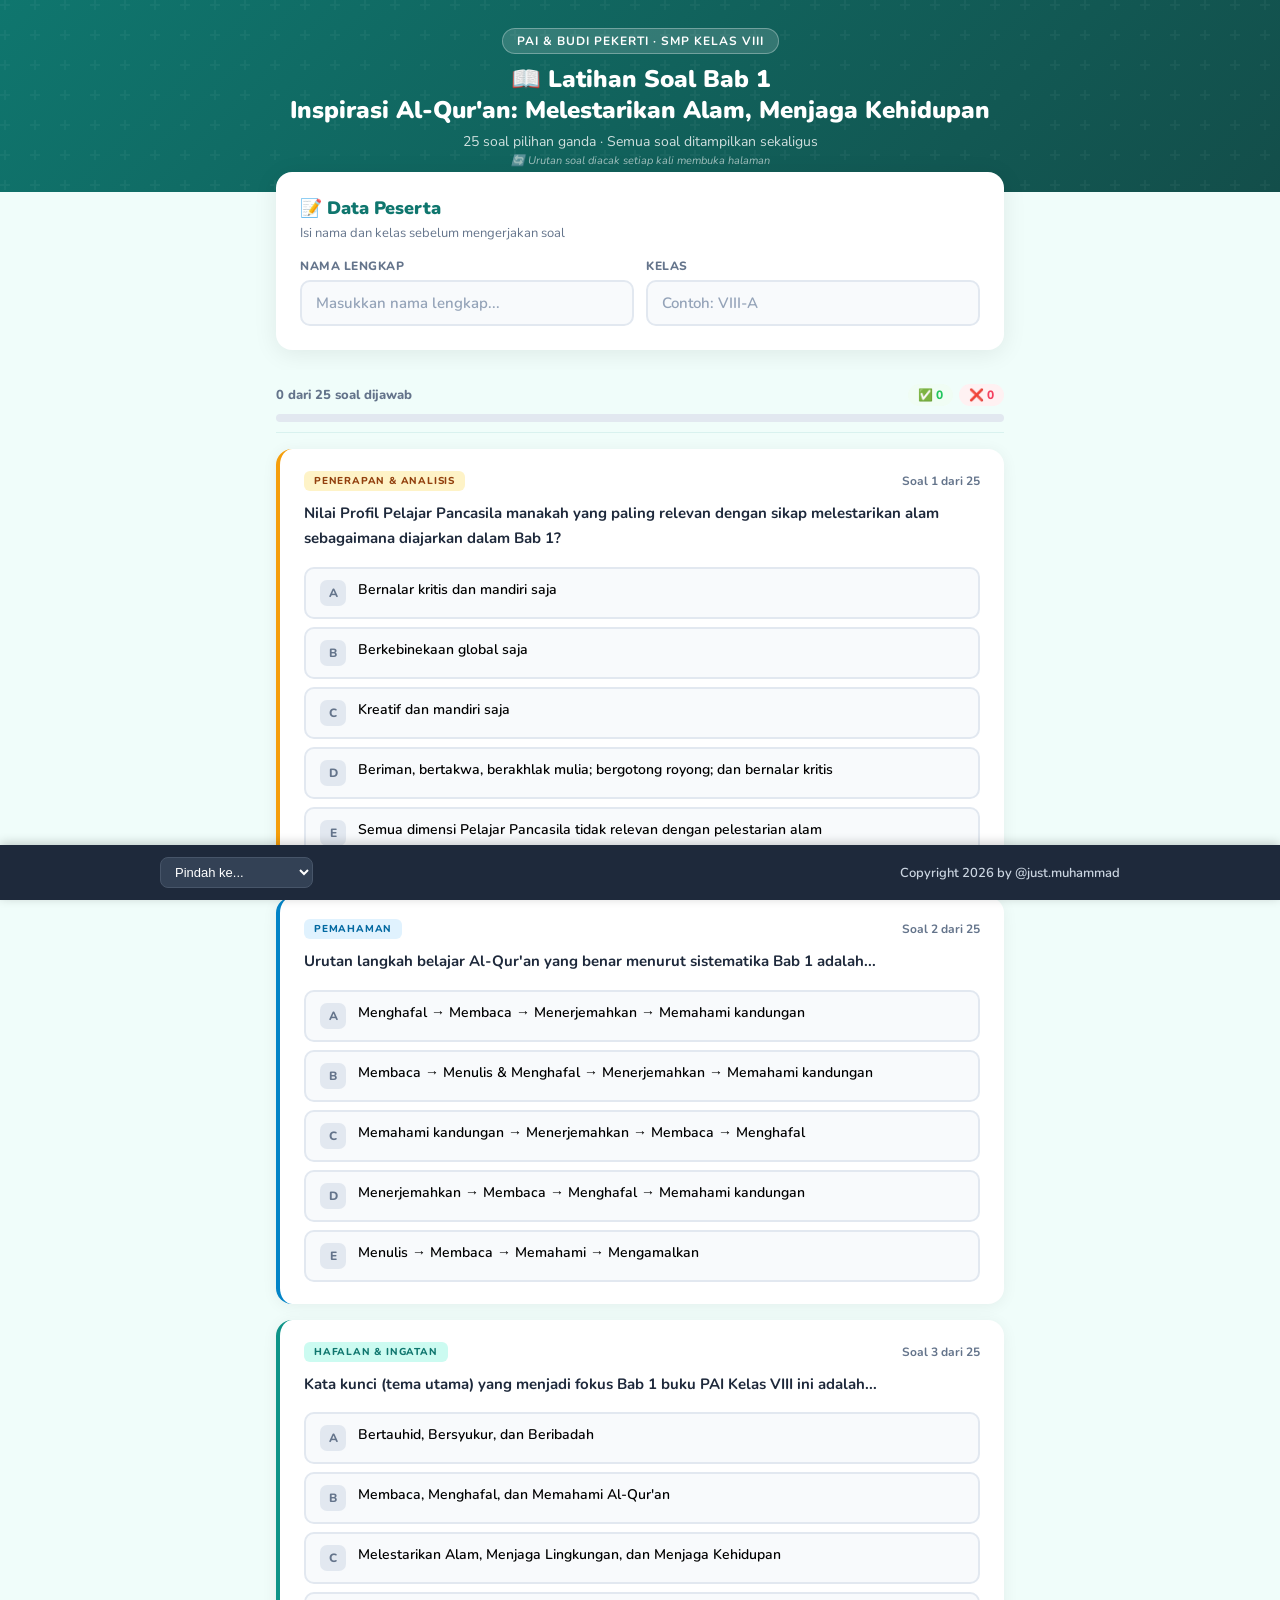
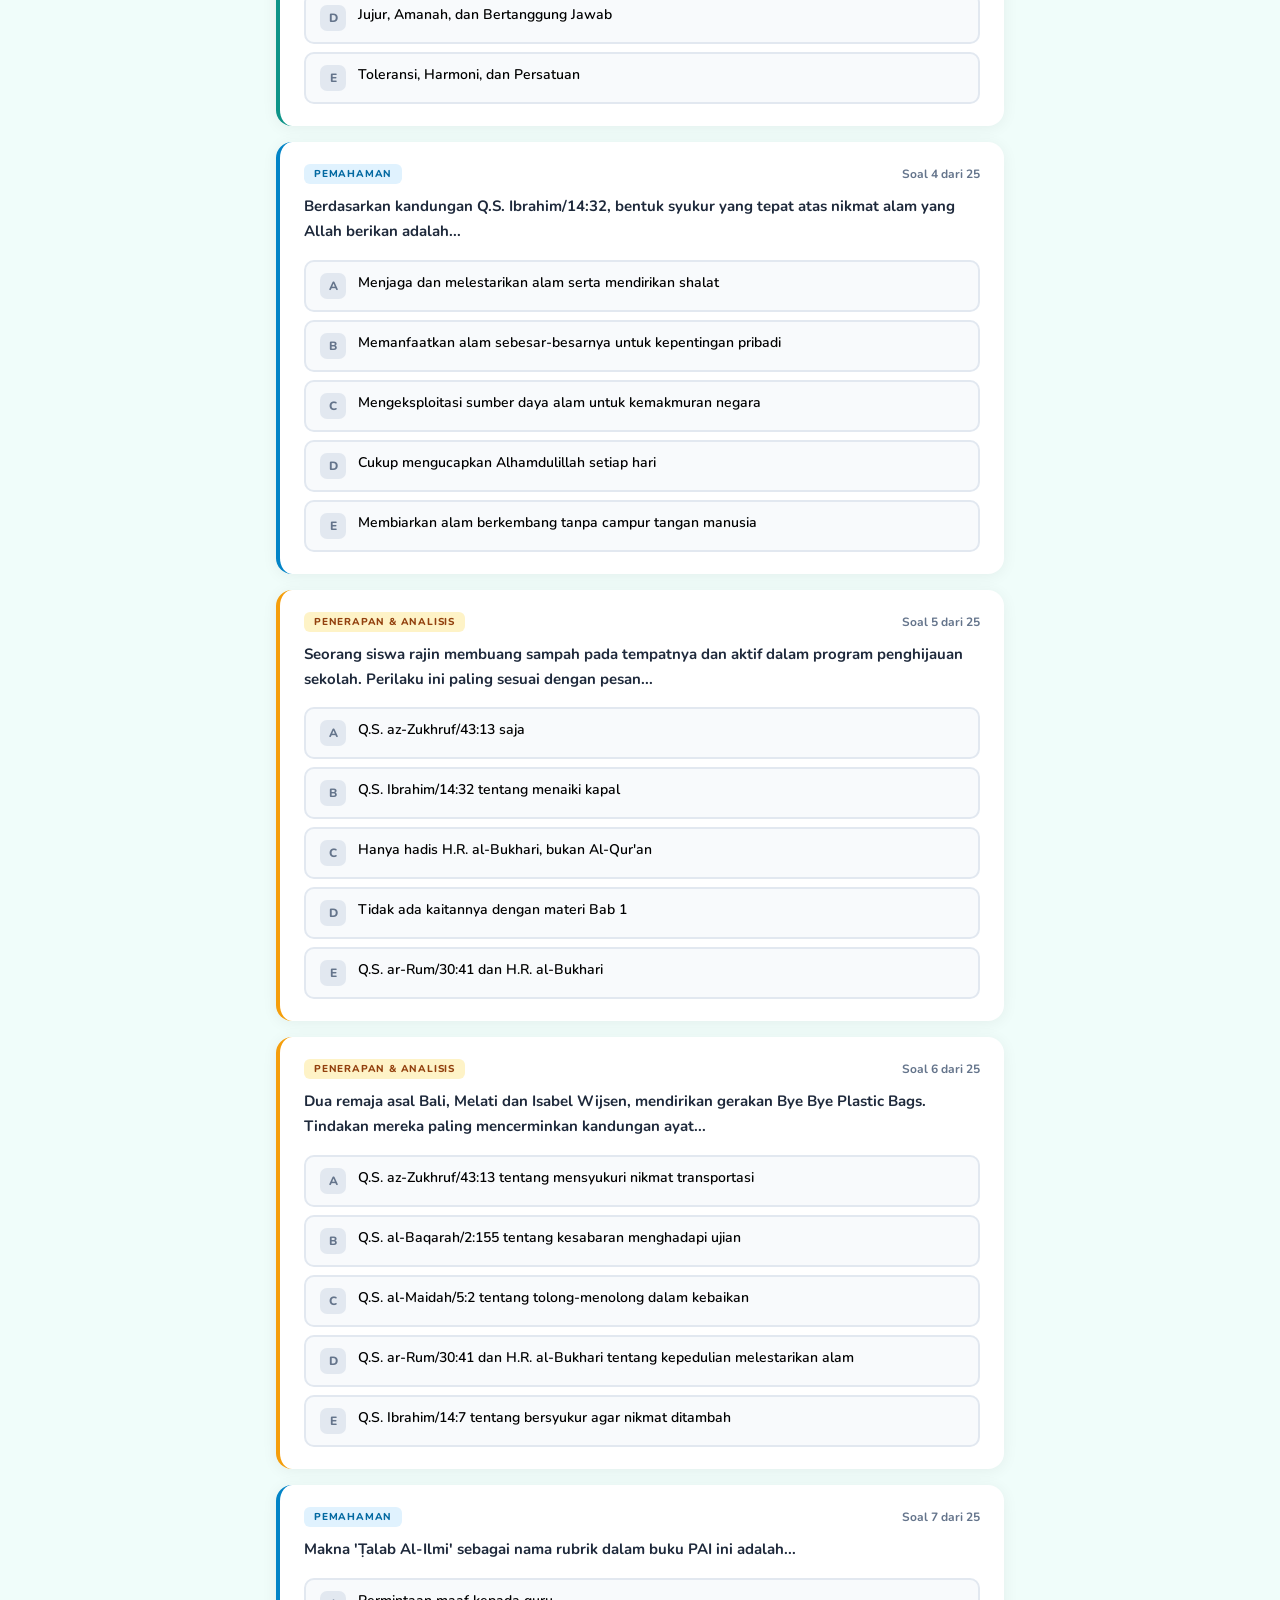
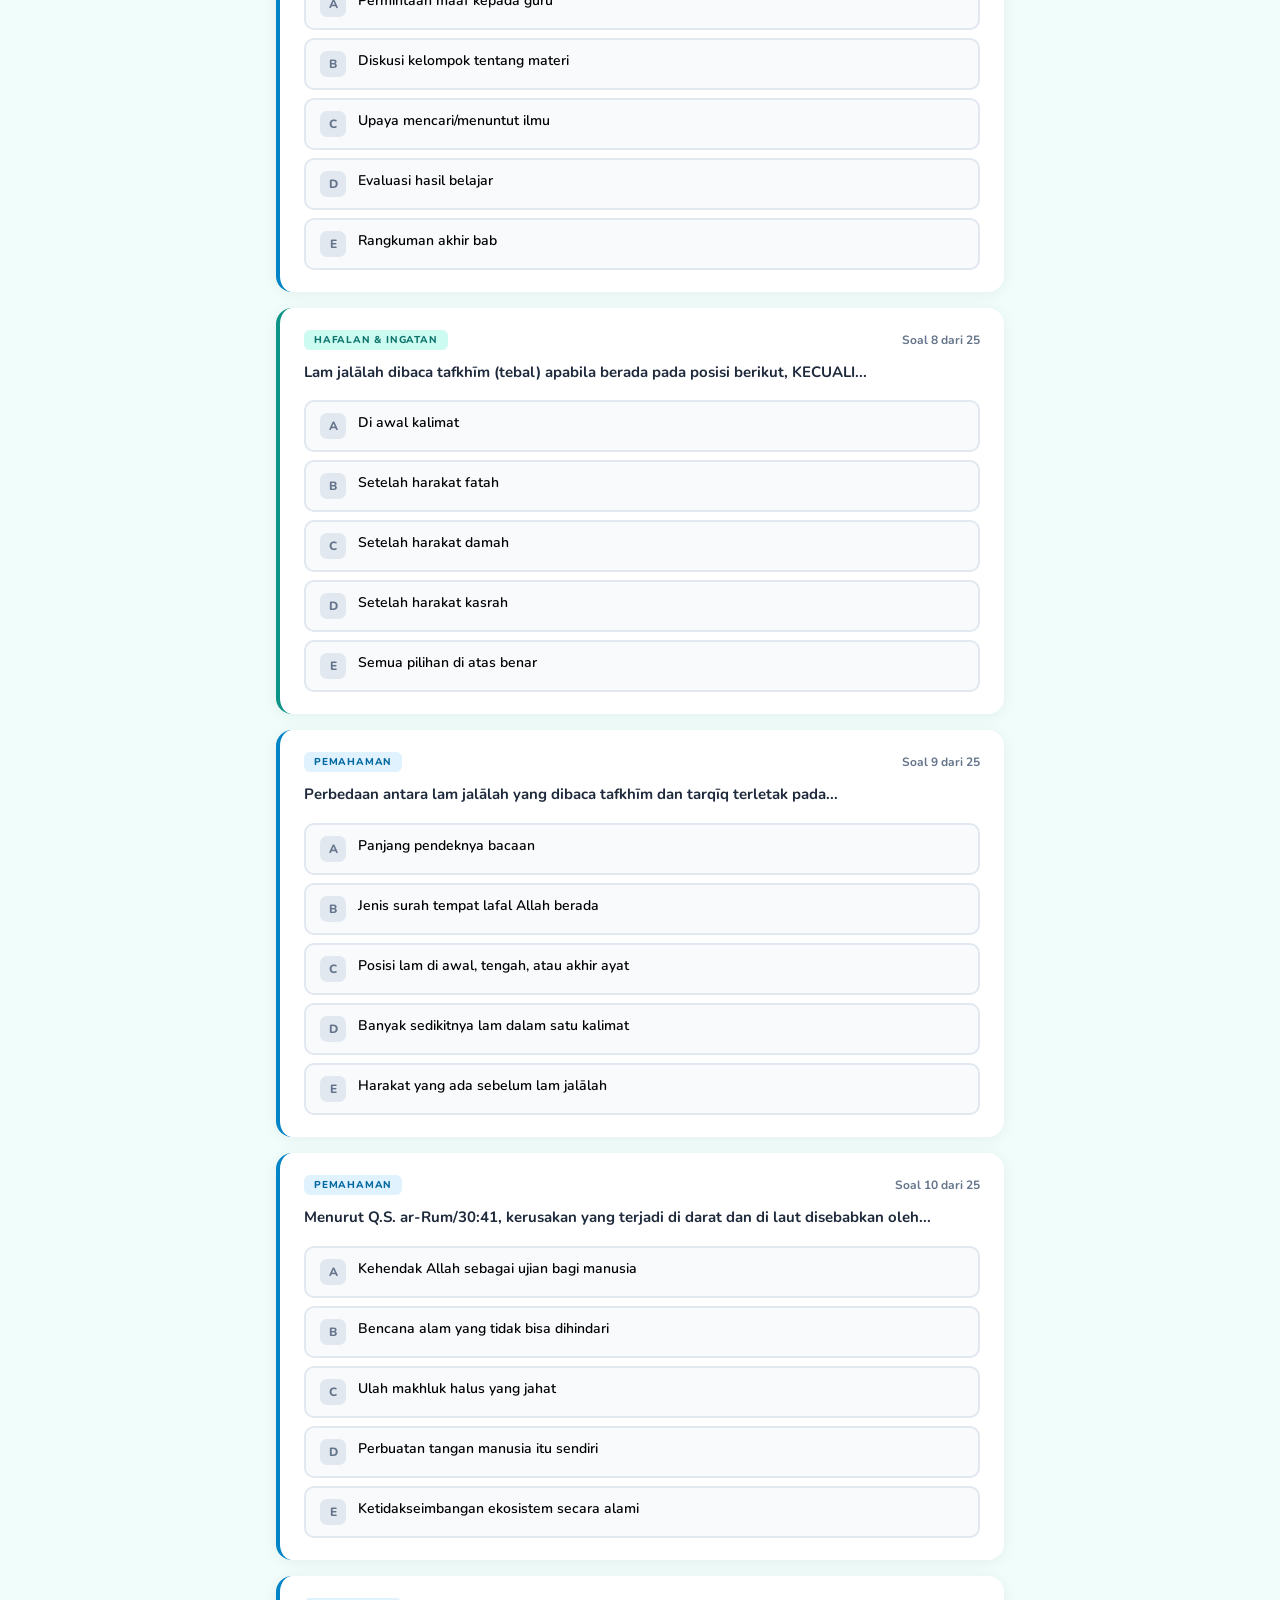
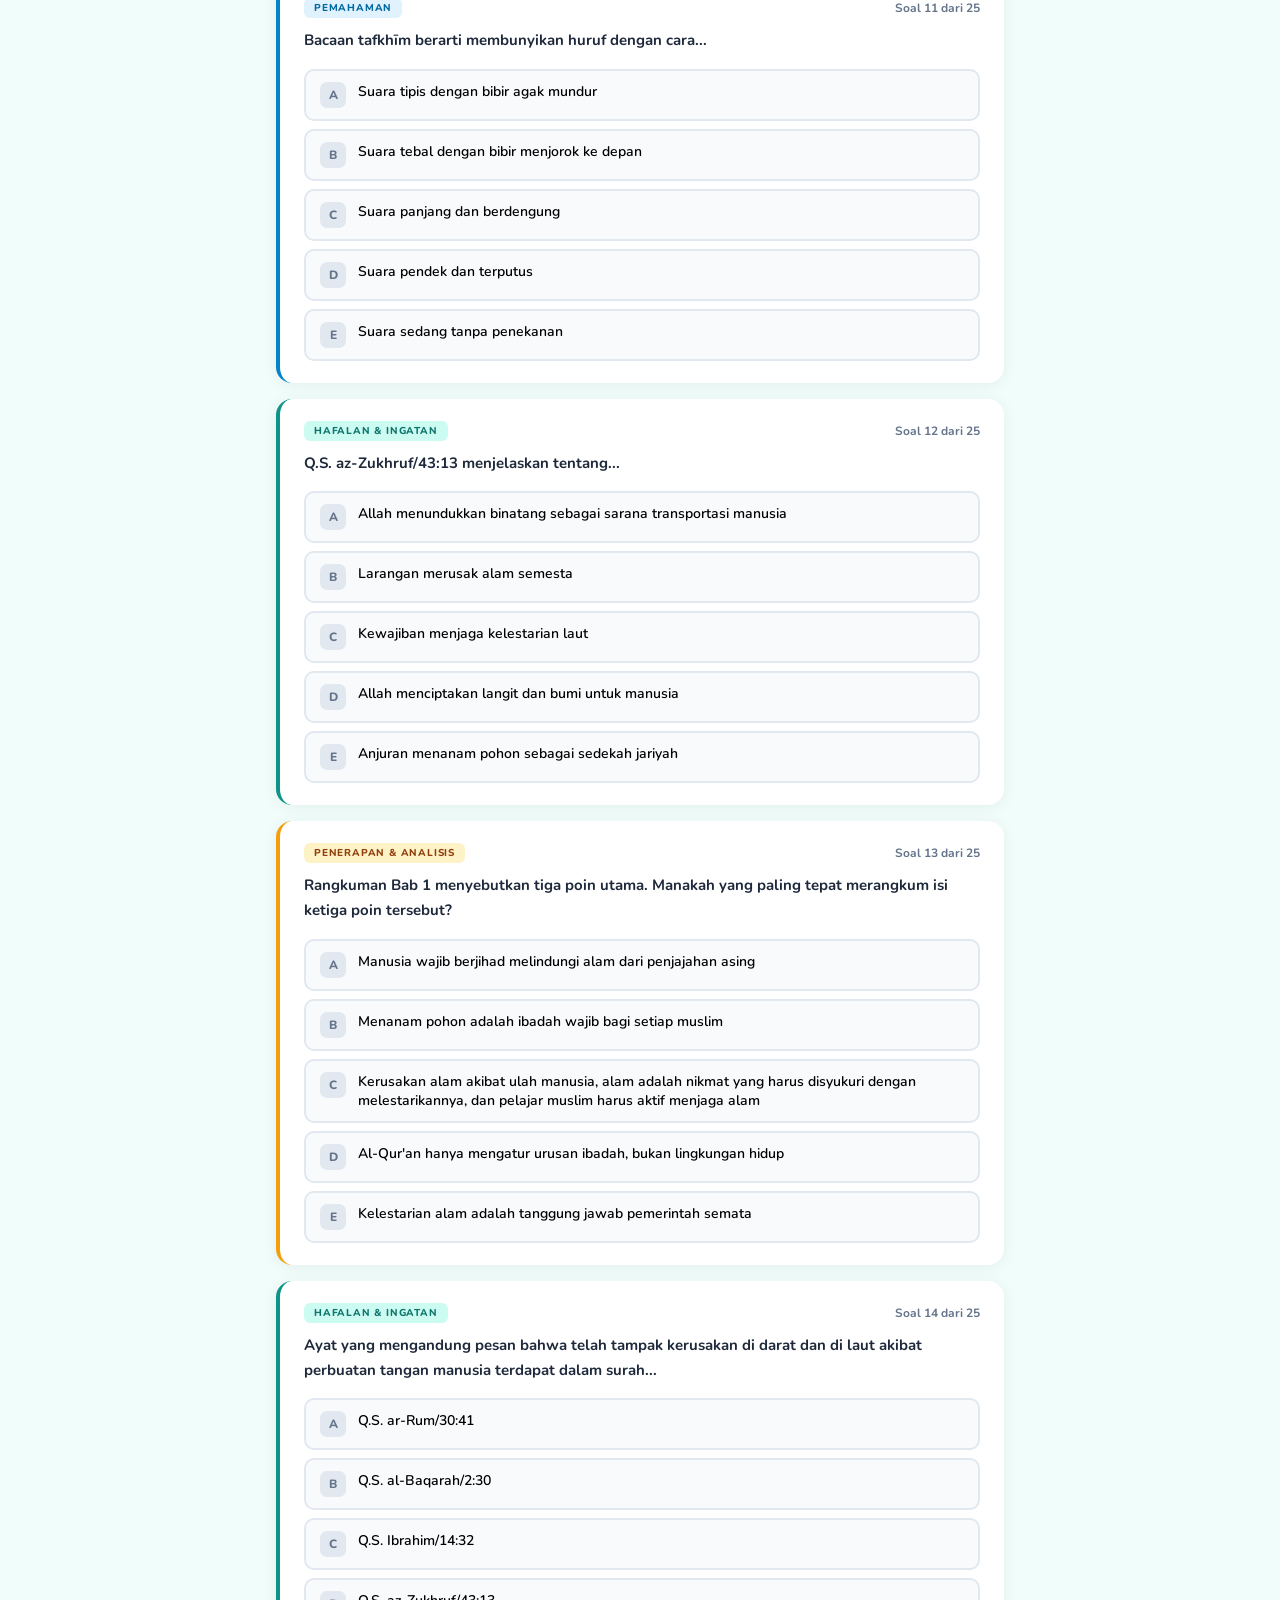
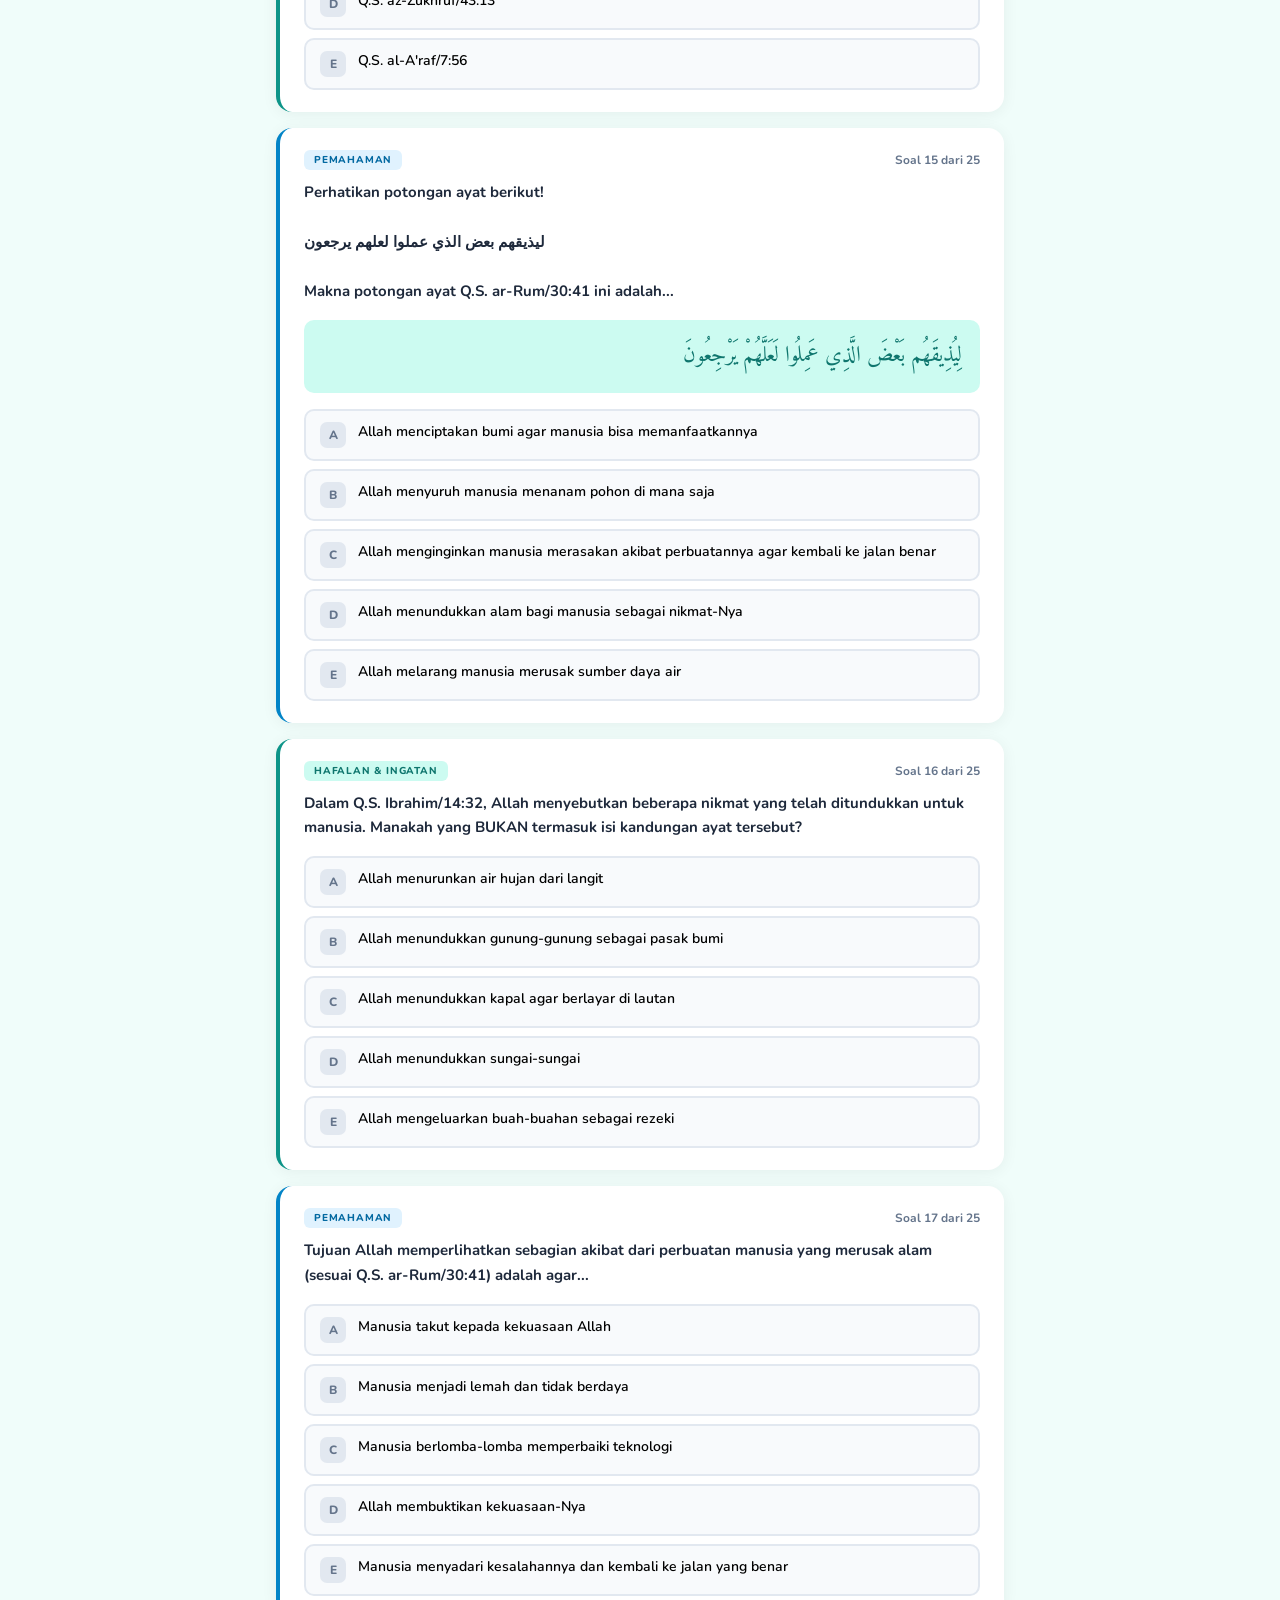
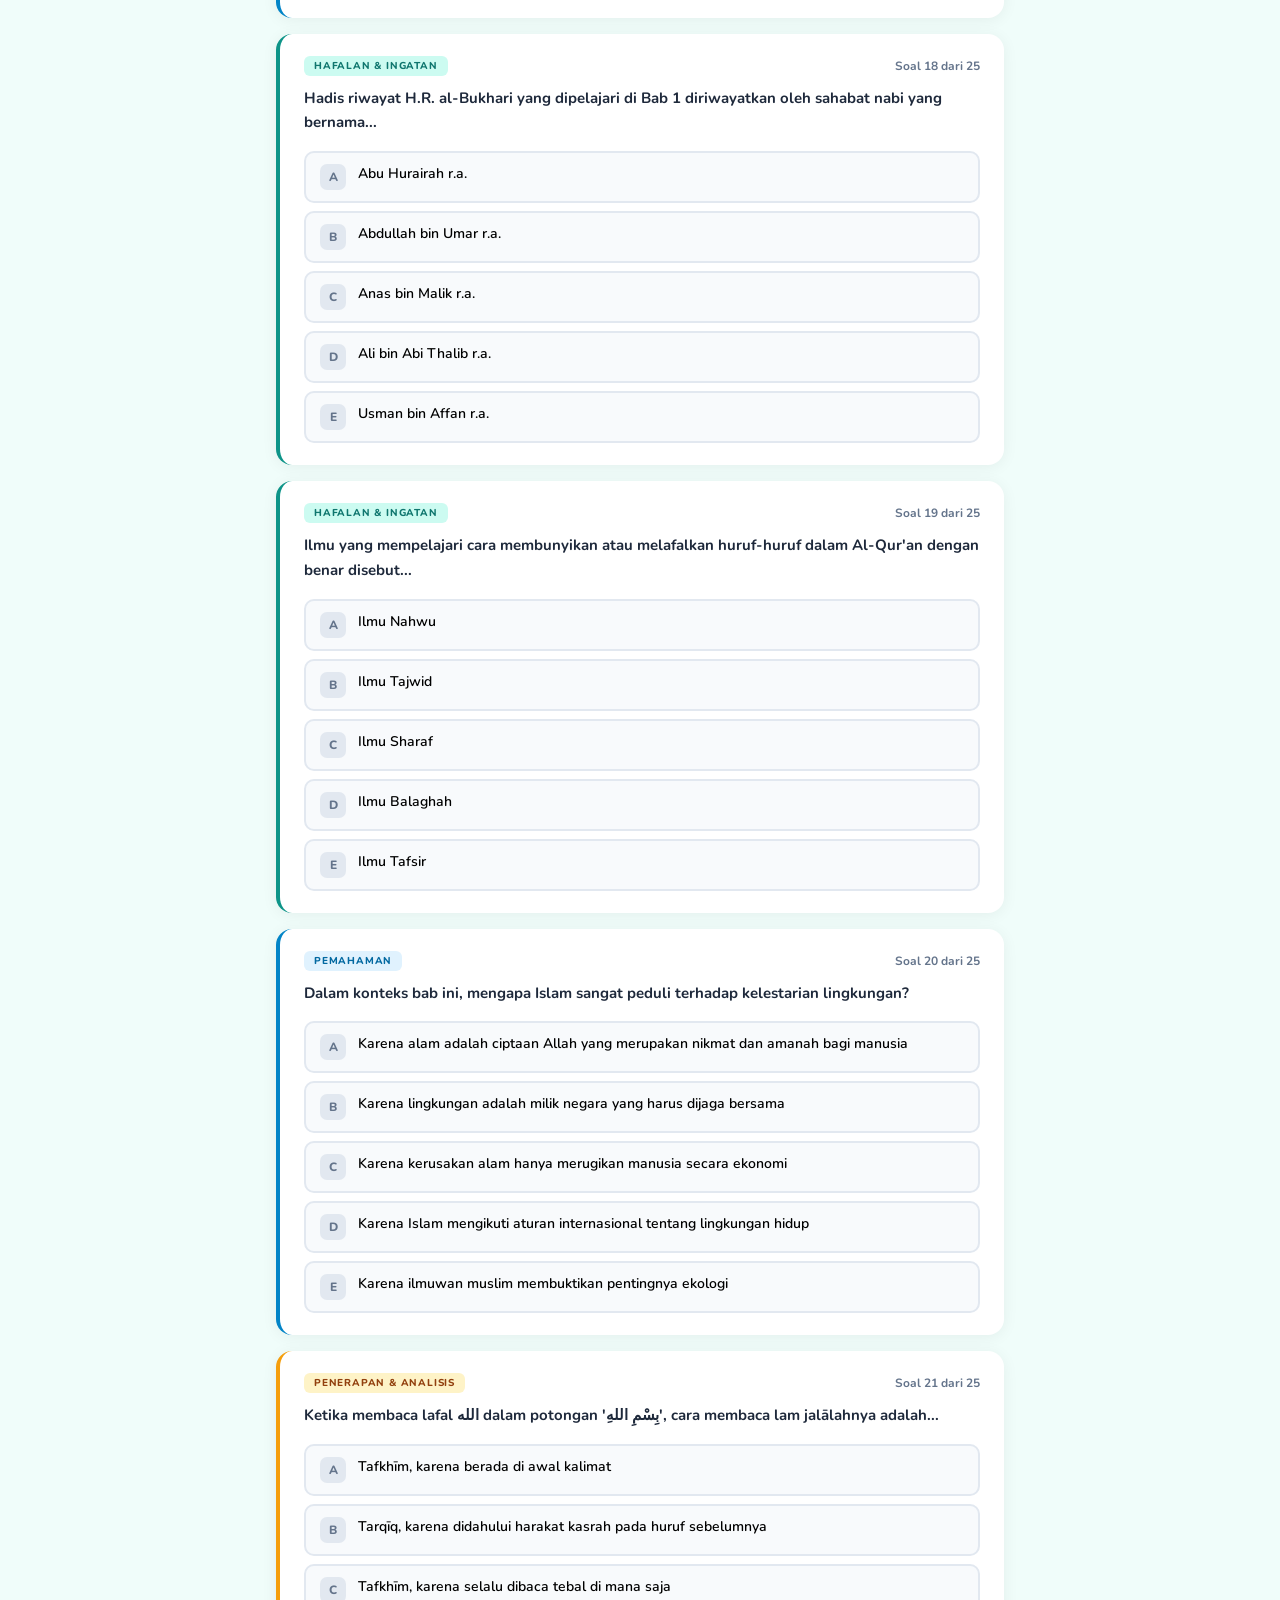
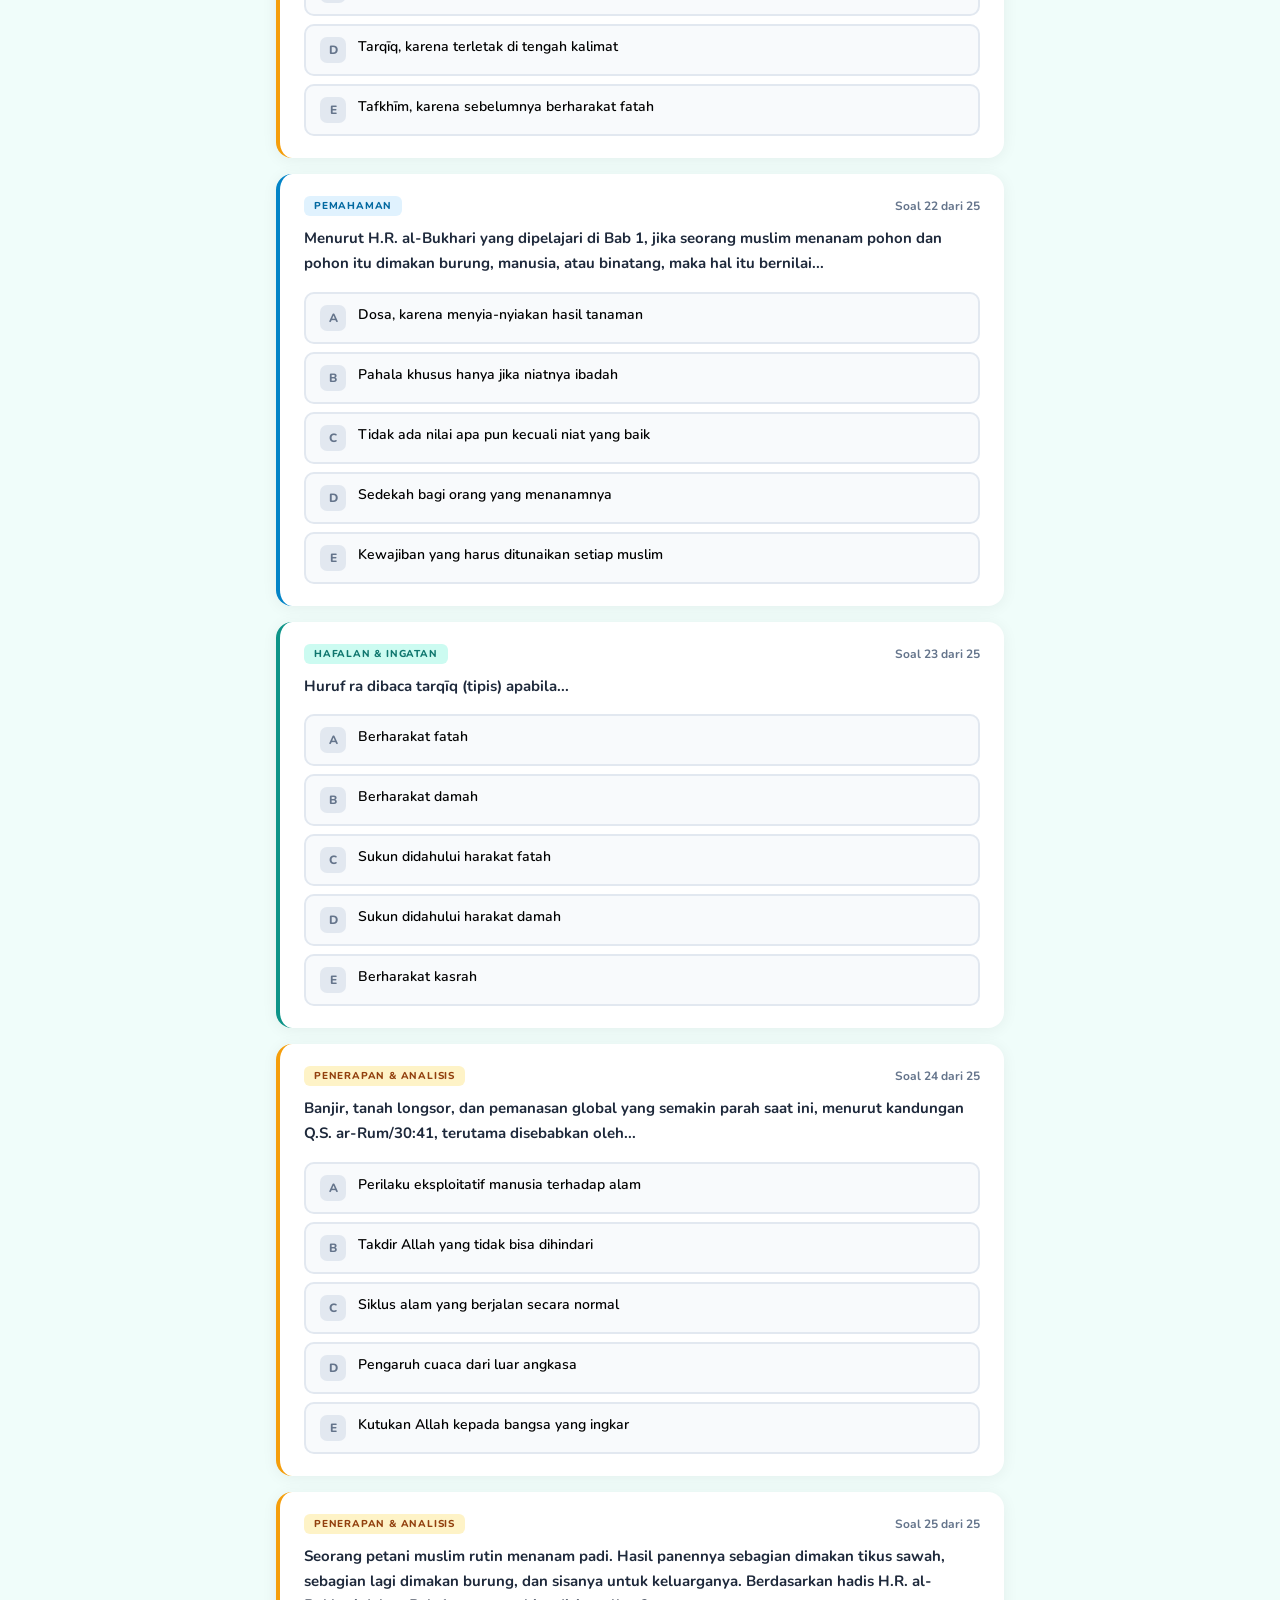
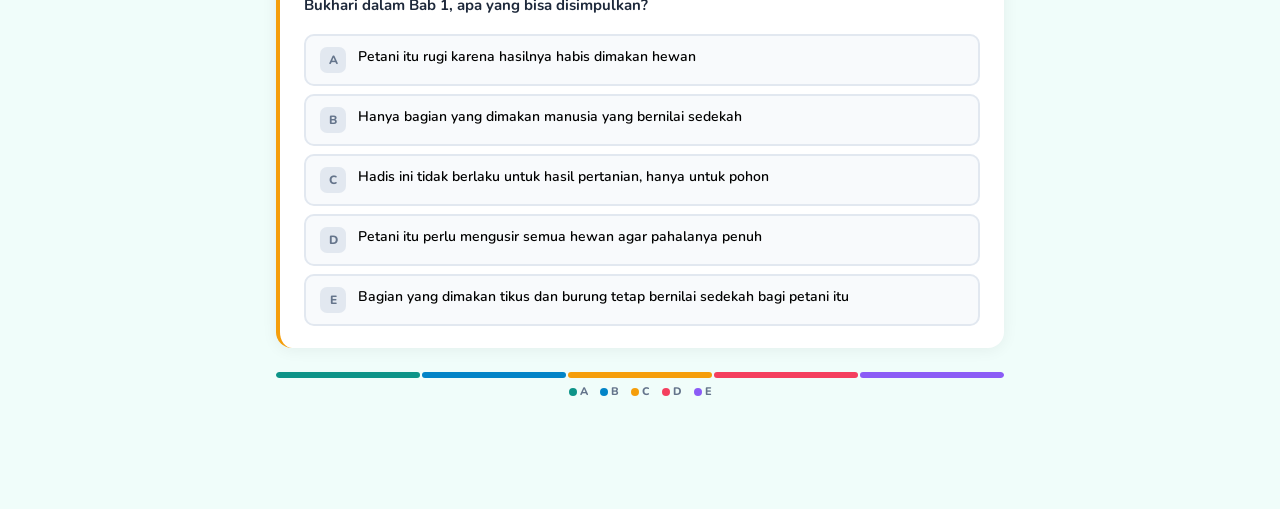
==== commit 6275ccd6: "Enhance footer design and functionality Added a new footer style and updated footer structure." ====
--- a/bab1.html
+++ b/bab1.html
@@ -235,6 +235,51 @@
     .r-score{font-size:42px;}
     .identity-card{padding:18px 16px;}
   }
+
+  /* --- PERBAIKAN FOOTER BY MENTOR --- */
+.main-footer {
+    background-color: #1e293b !important; /* Warna gelap modern */
+    color: white !important;
+    padding: 12px 0 !important;
+    position: fixed !important;
+    bottom: 0 !important;
+    left: 0 !important;
+    width: 100% !important;
+    z-index: 9999 !important; /* Supaya tidak tertutup elemen soal */
+    box-shadow: 0 -2px 10px rgba(0,0,0,0.2);
+    font-family: 'Nunito', sans-serif;
+}
+
+.footer-container {
+    display: flex !important;
+    justify-content: space-between !important;
+    align-items: center !important;
+    max-width: 1000px;
+    margin: 0 auto !important;
+    padding: 0 20px !important;
+}
+
+.footer-left select {
+    padding: 6px 10px !important;
+    border-radius: 8px !important;
+    border: 1px solid #475569 !important;
+    background: #334155 !important;
+    color: white !important;
+    cursor: pointer;
+    font-size: 13px;
+}
+
+.footer-right p {
+    margin: 0 !important;
+    font-size: 13px !important;
+    font-weight: 600 !important;
+    color: #cbd5e1 !important;
+}
+
+/* Supaya konten soal paling bawah tidak tertutup footer */
+body {
+    padding-bottom: 70px !important;
+}
 </style>
 </head>
 <body>
@@ -789,11 +834,11 @@
 updateProgress();
 </script>
 
-<link rel="stylesheet" href="style.css"> <footer class="main-footer">
+<footer class="main-footer">
     <div class="footer-container">
         <div class="footer-left">
             <select onchange="location = this.value;">
-                <option value="">Lanjut ke...</option>
+                <option value="">Pindah ke...</option>
                 <option value="index.html">🏠 Beranda Utama</option>
                 <option value="bab1.html">Bab 1</option>
                 <option value="bab2.html">Bab 2</option>
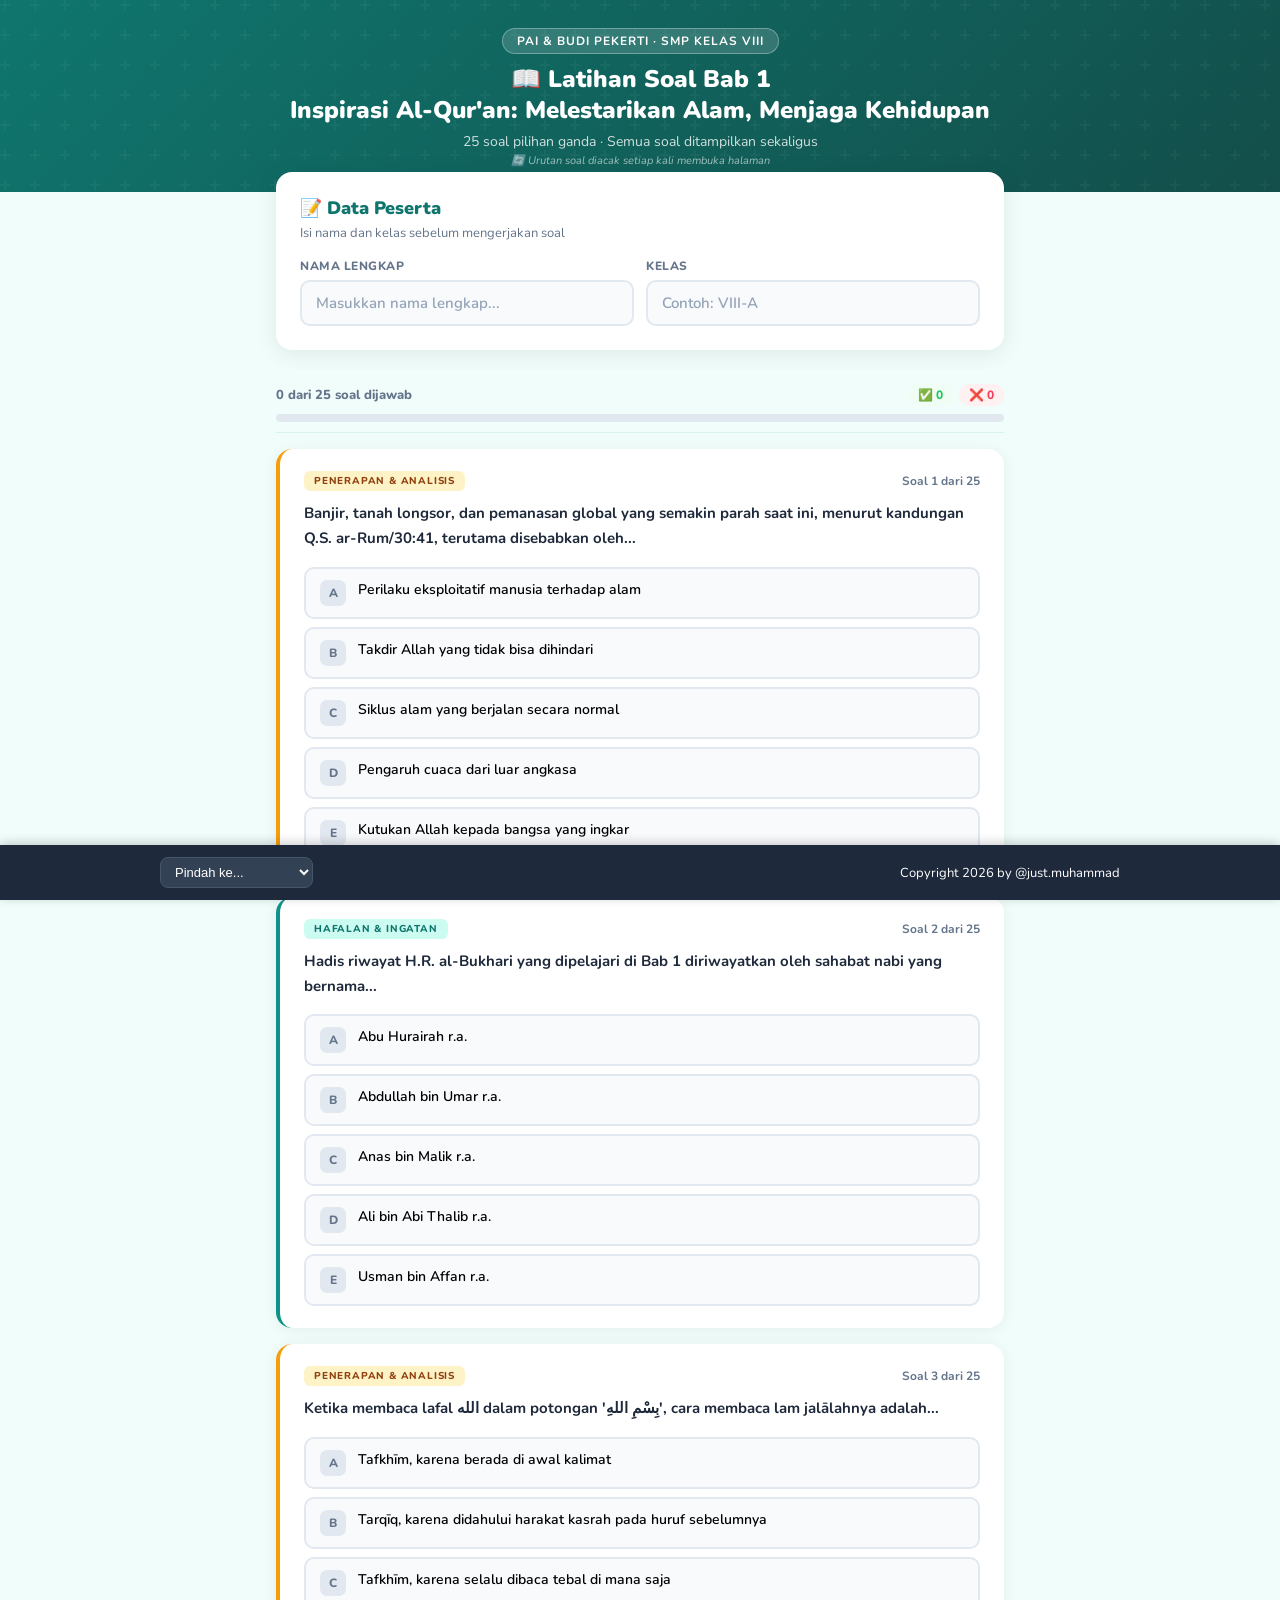
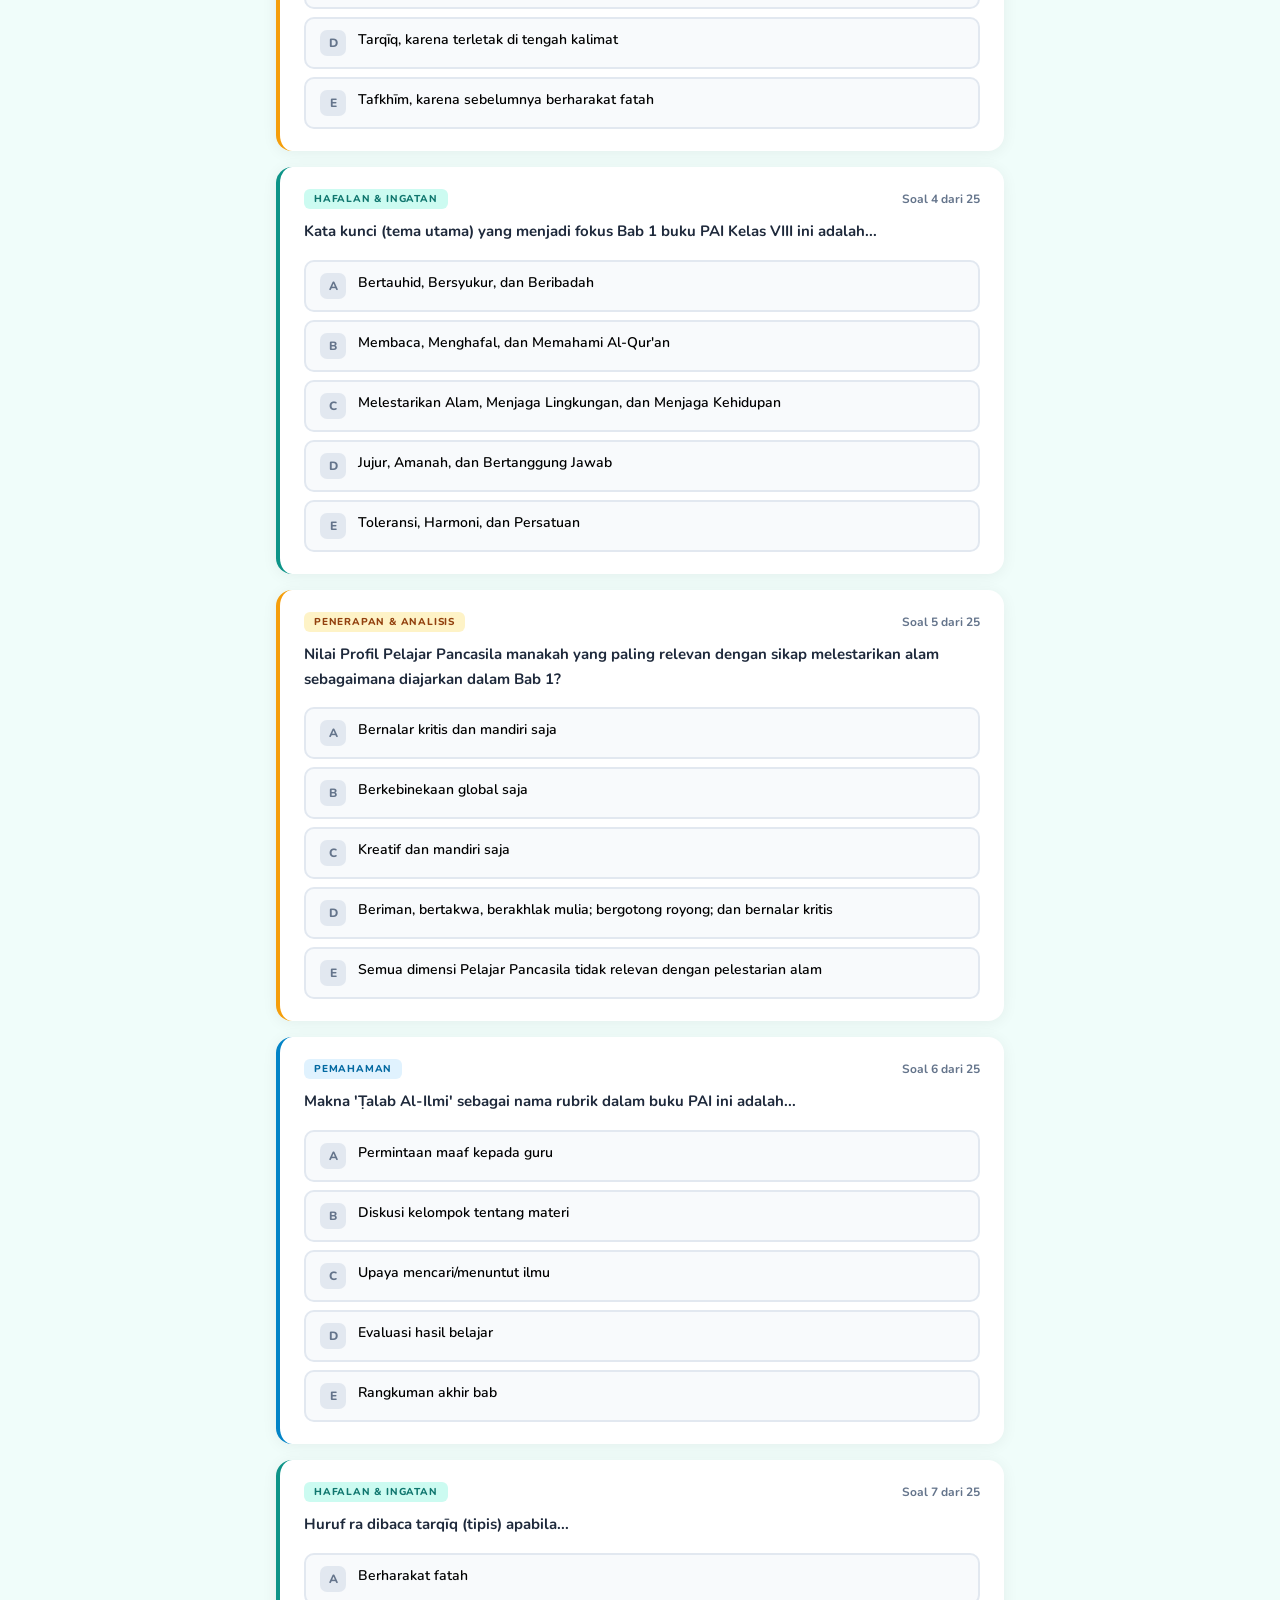
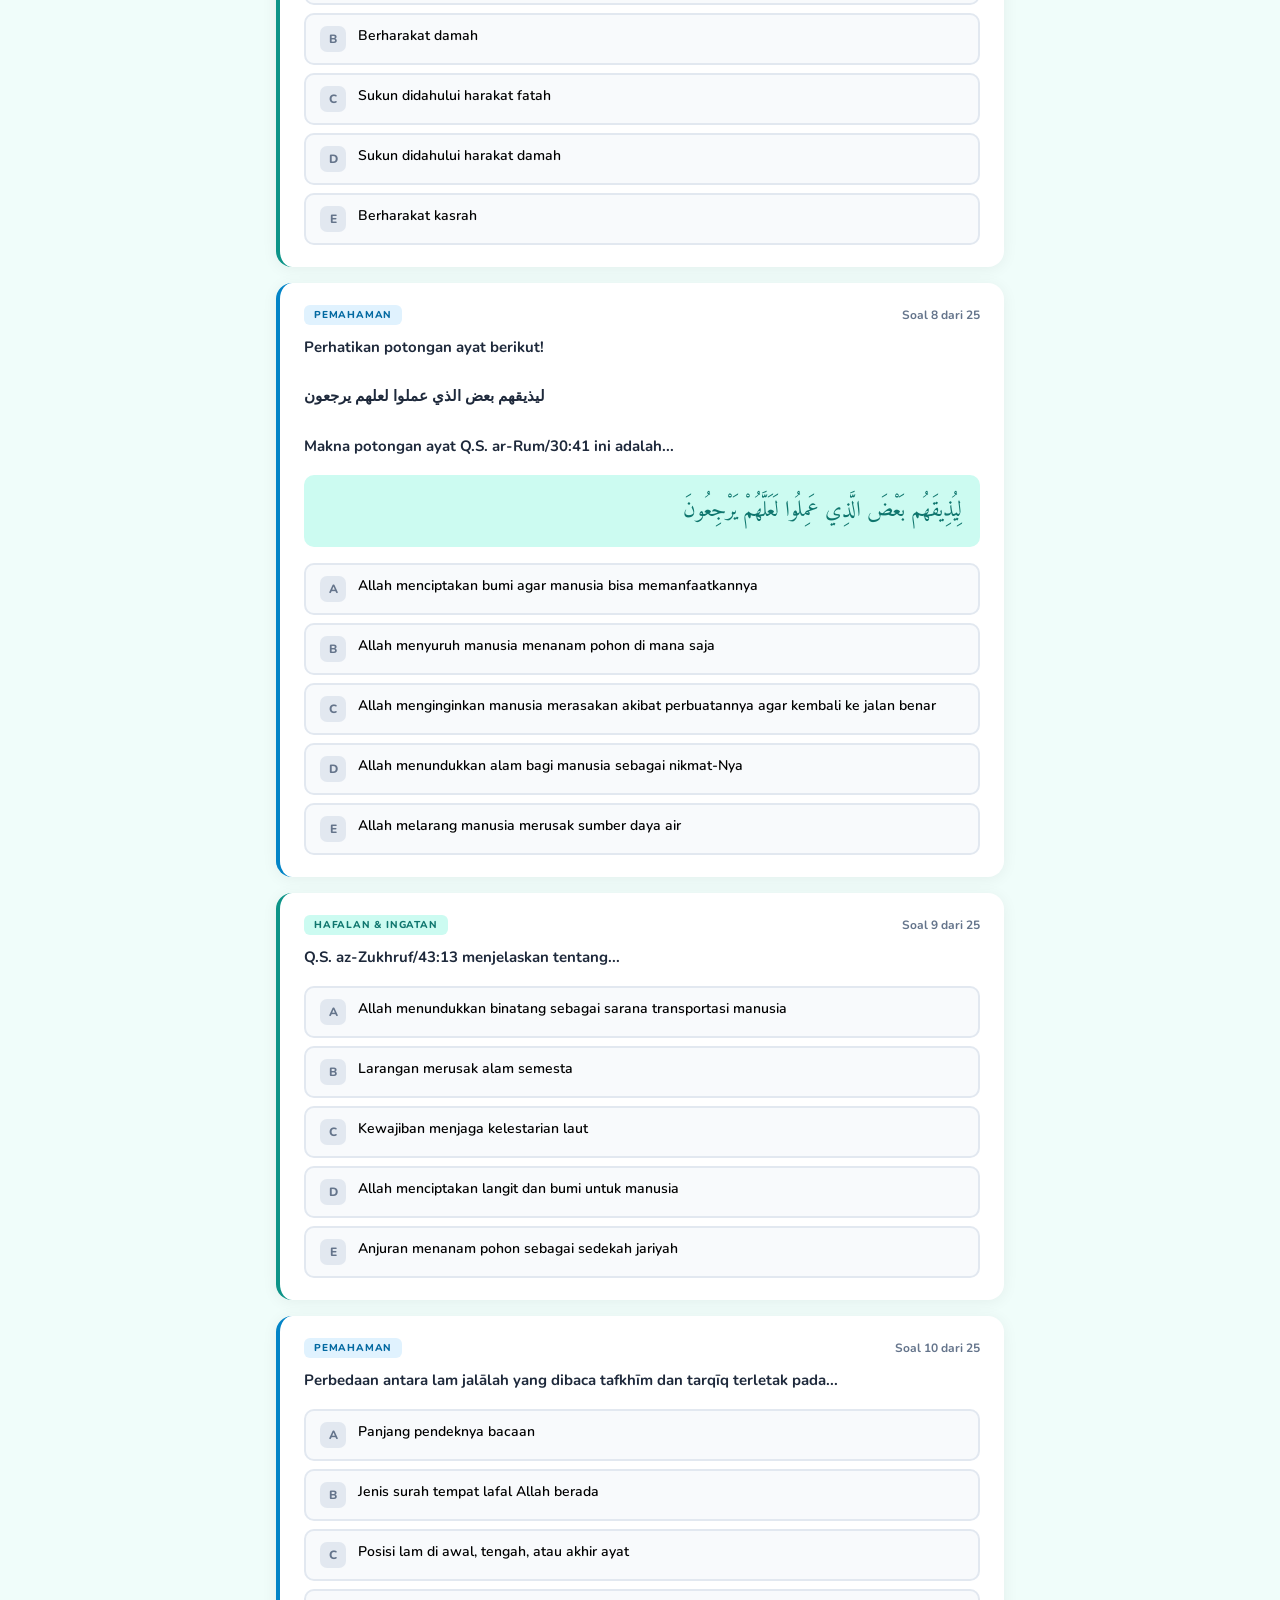
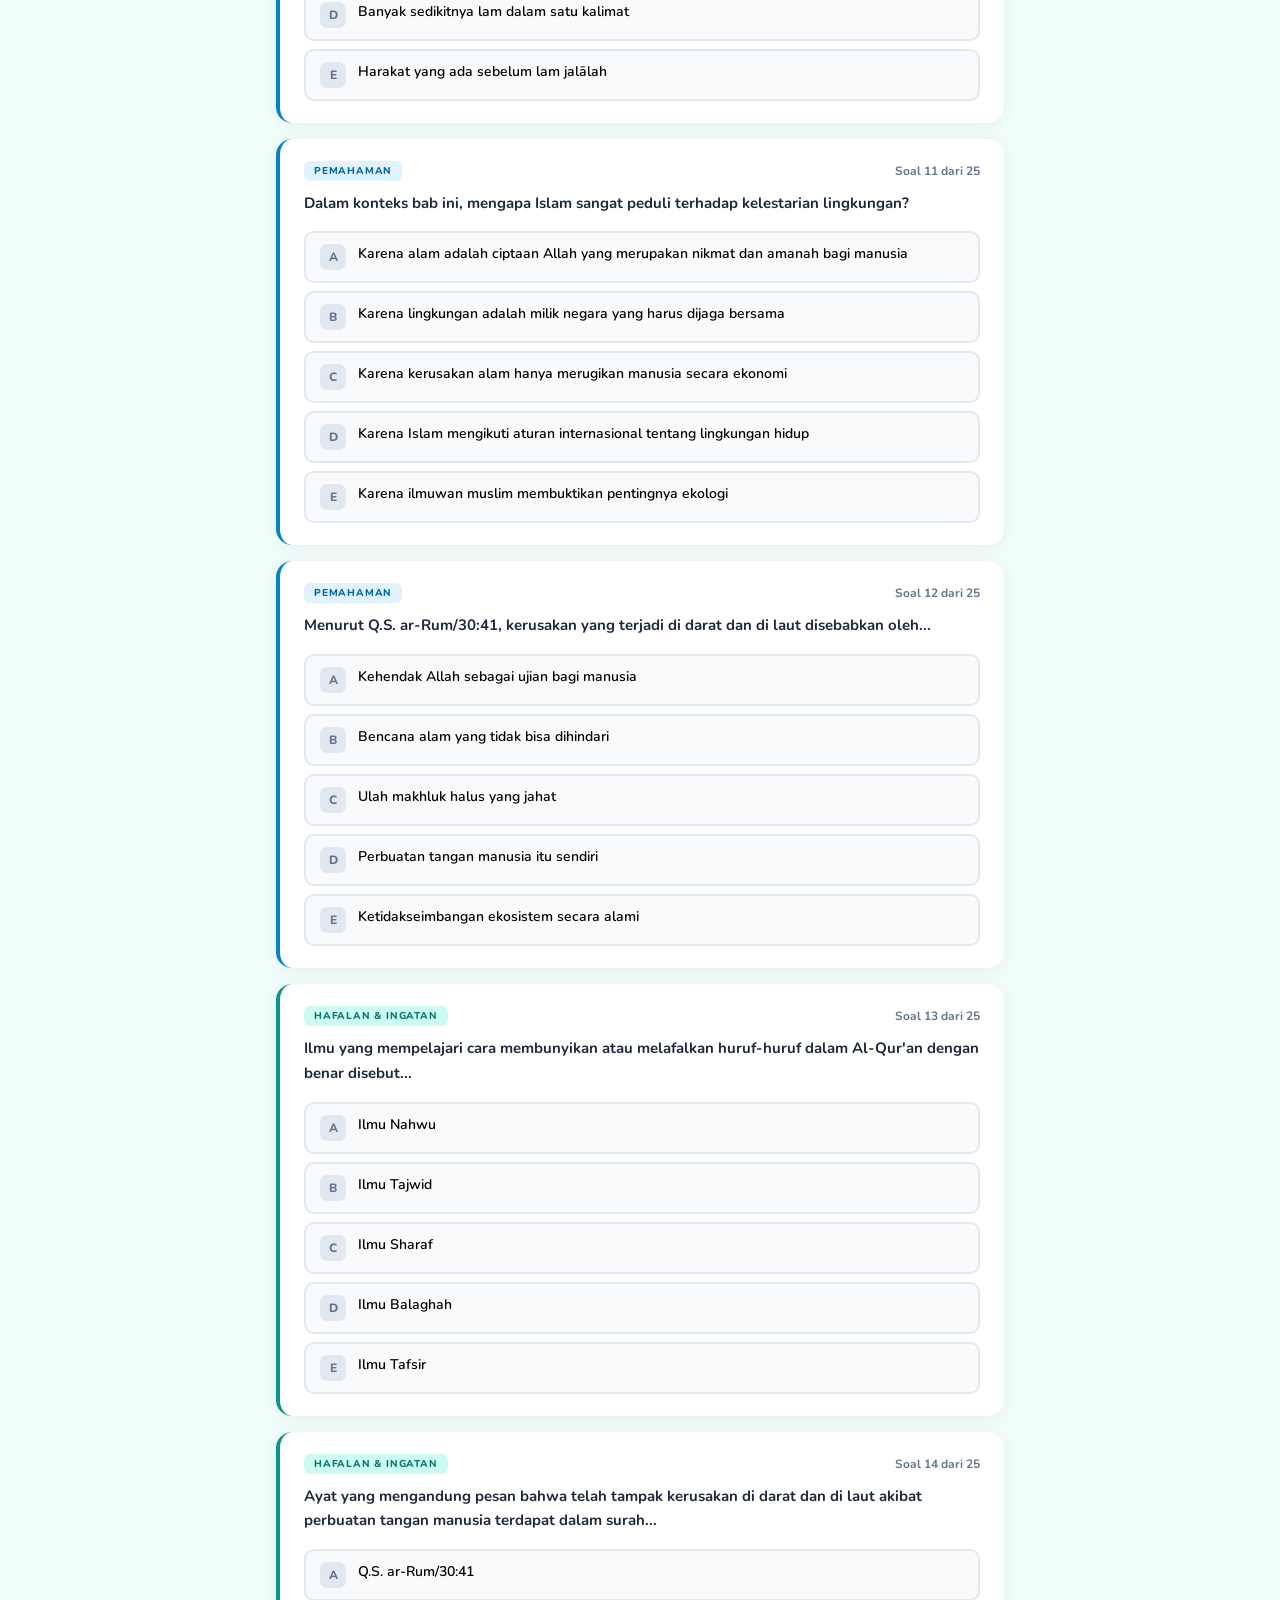
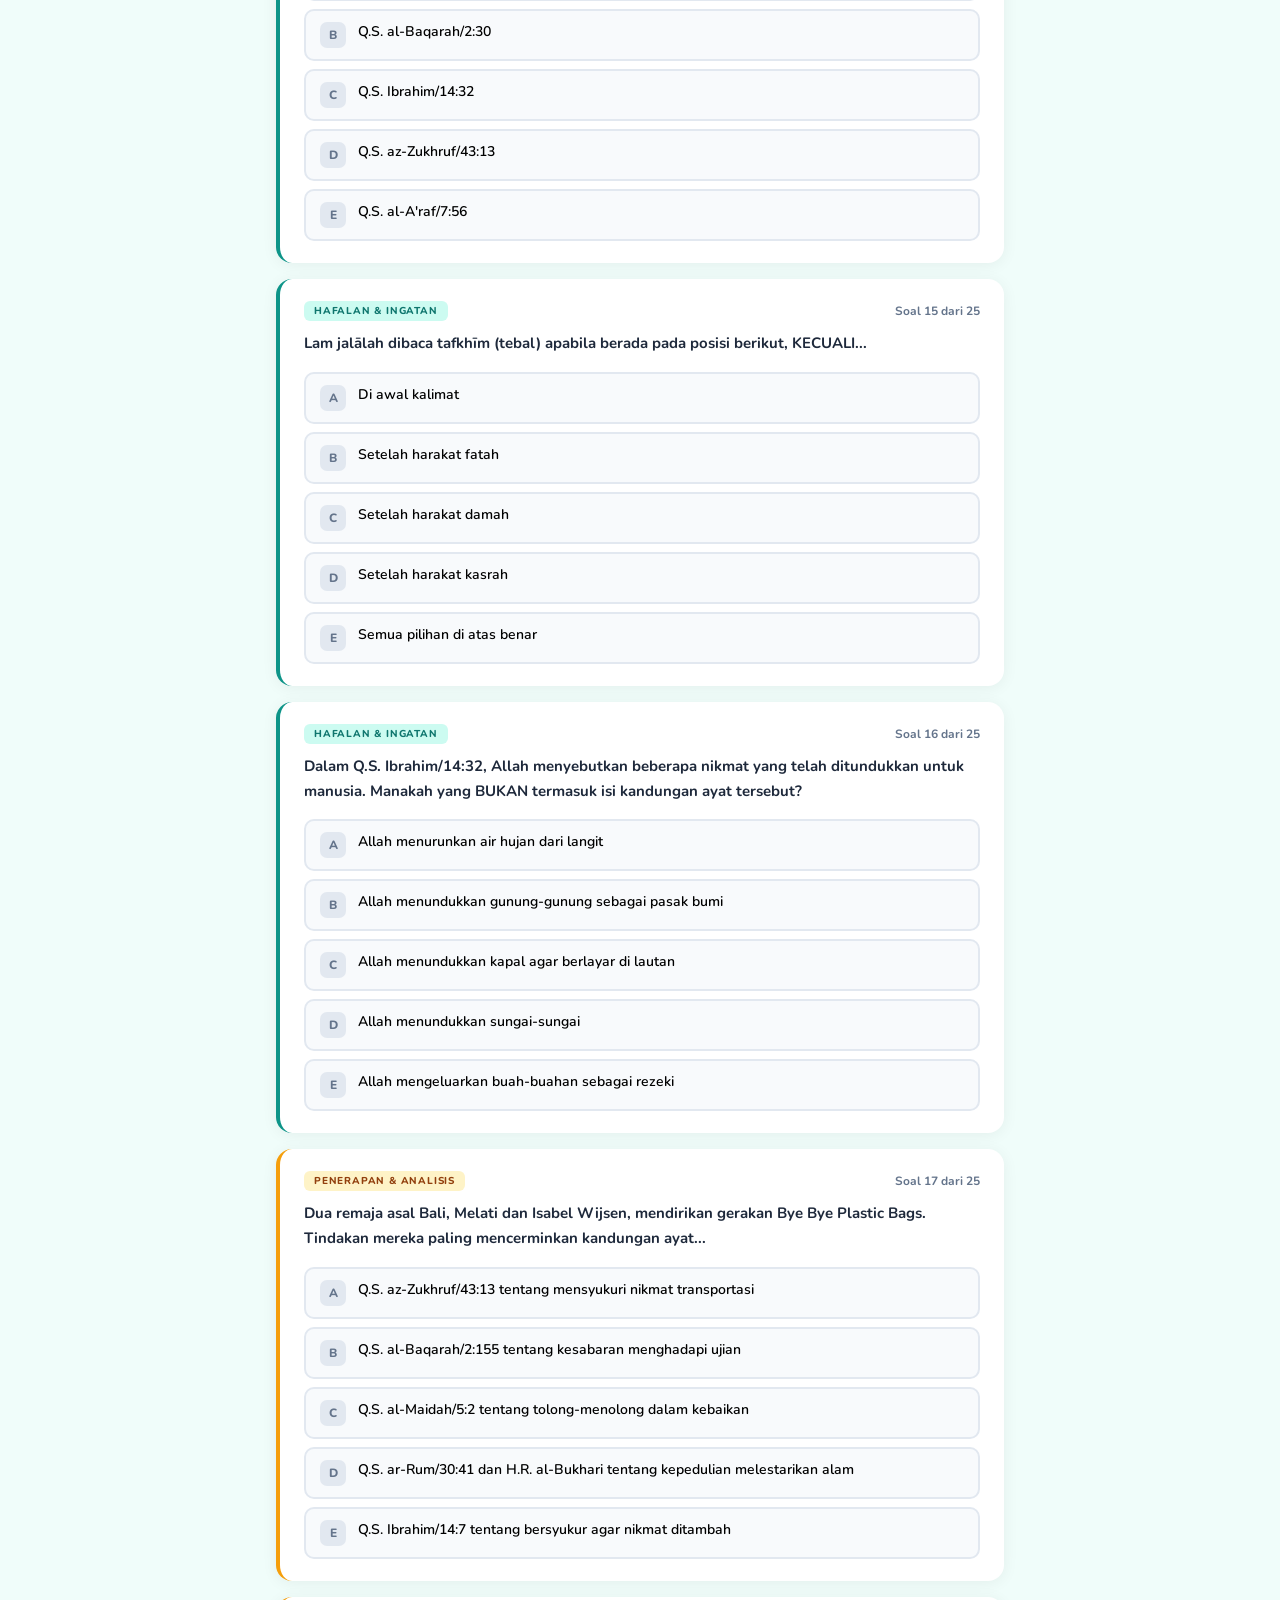
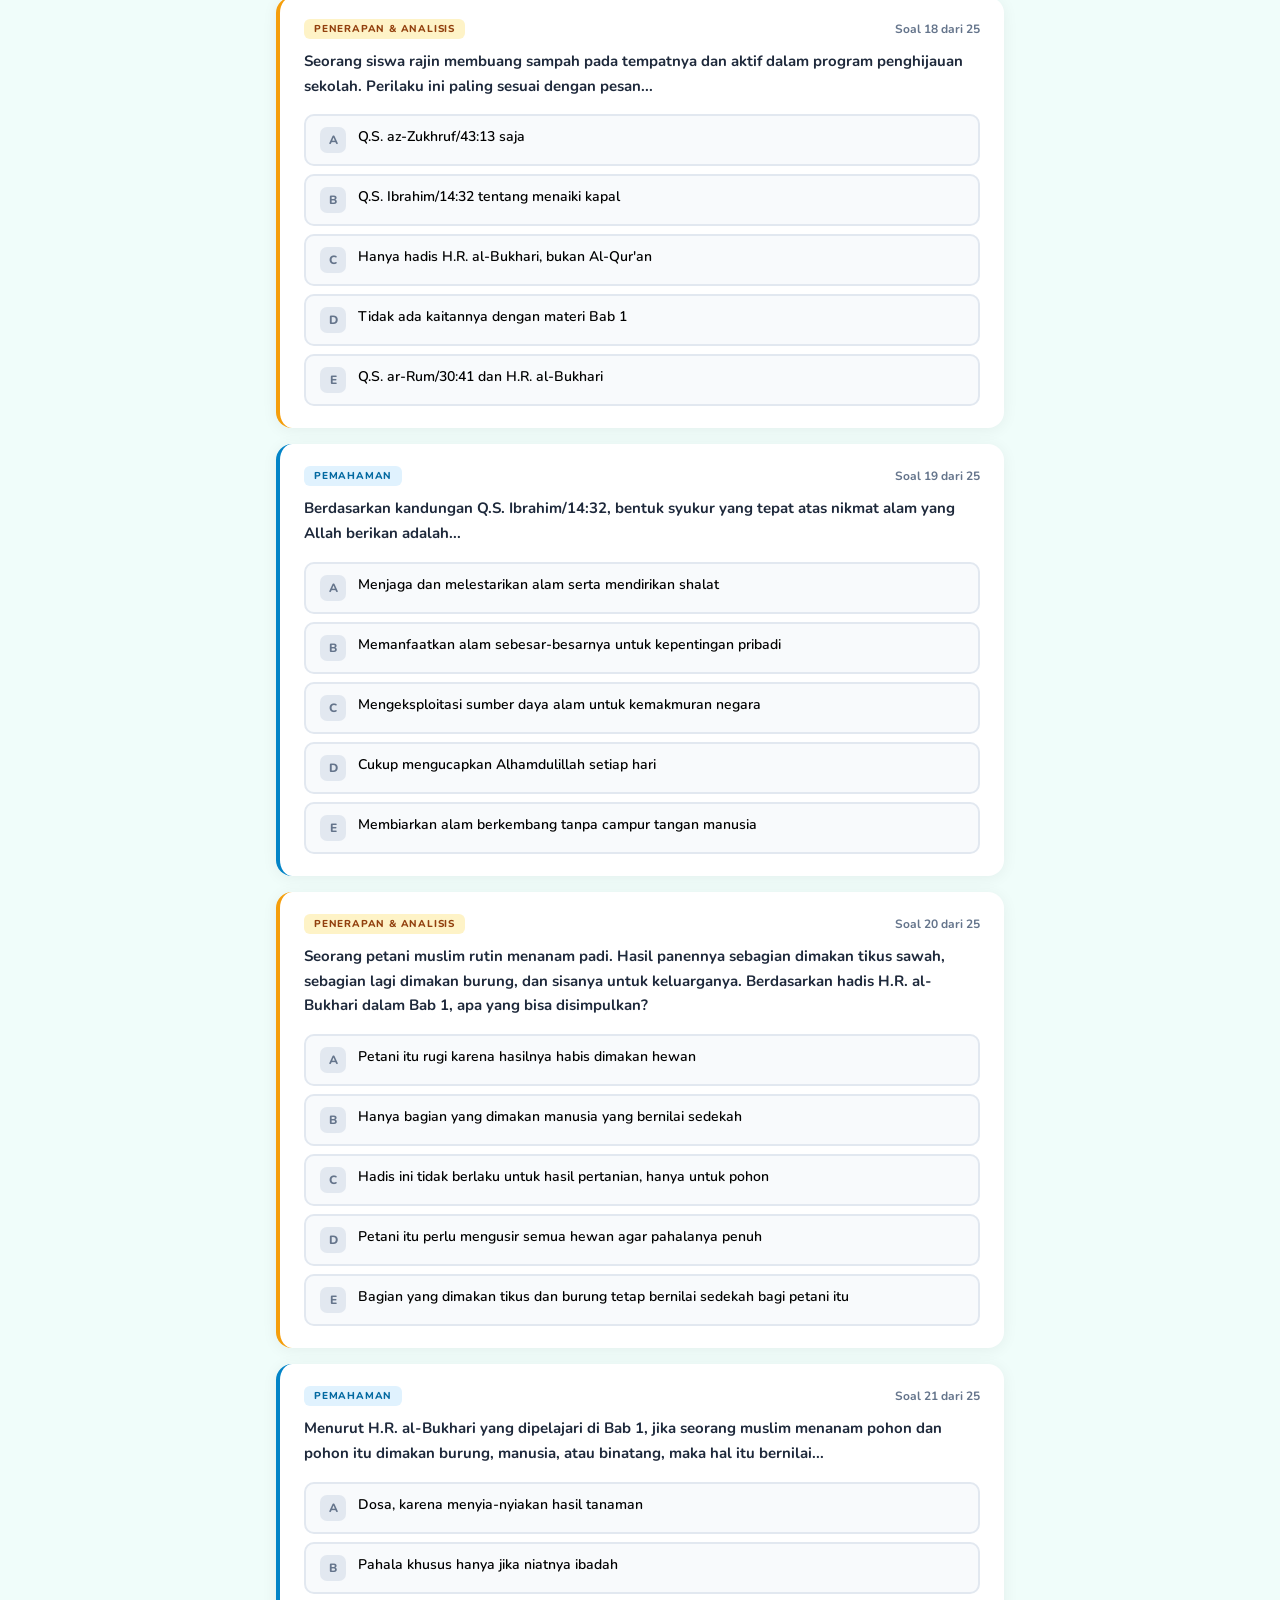
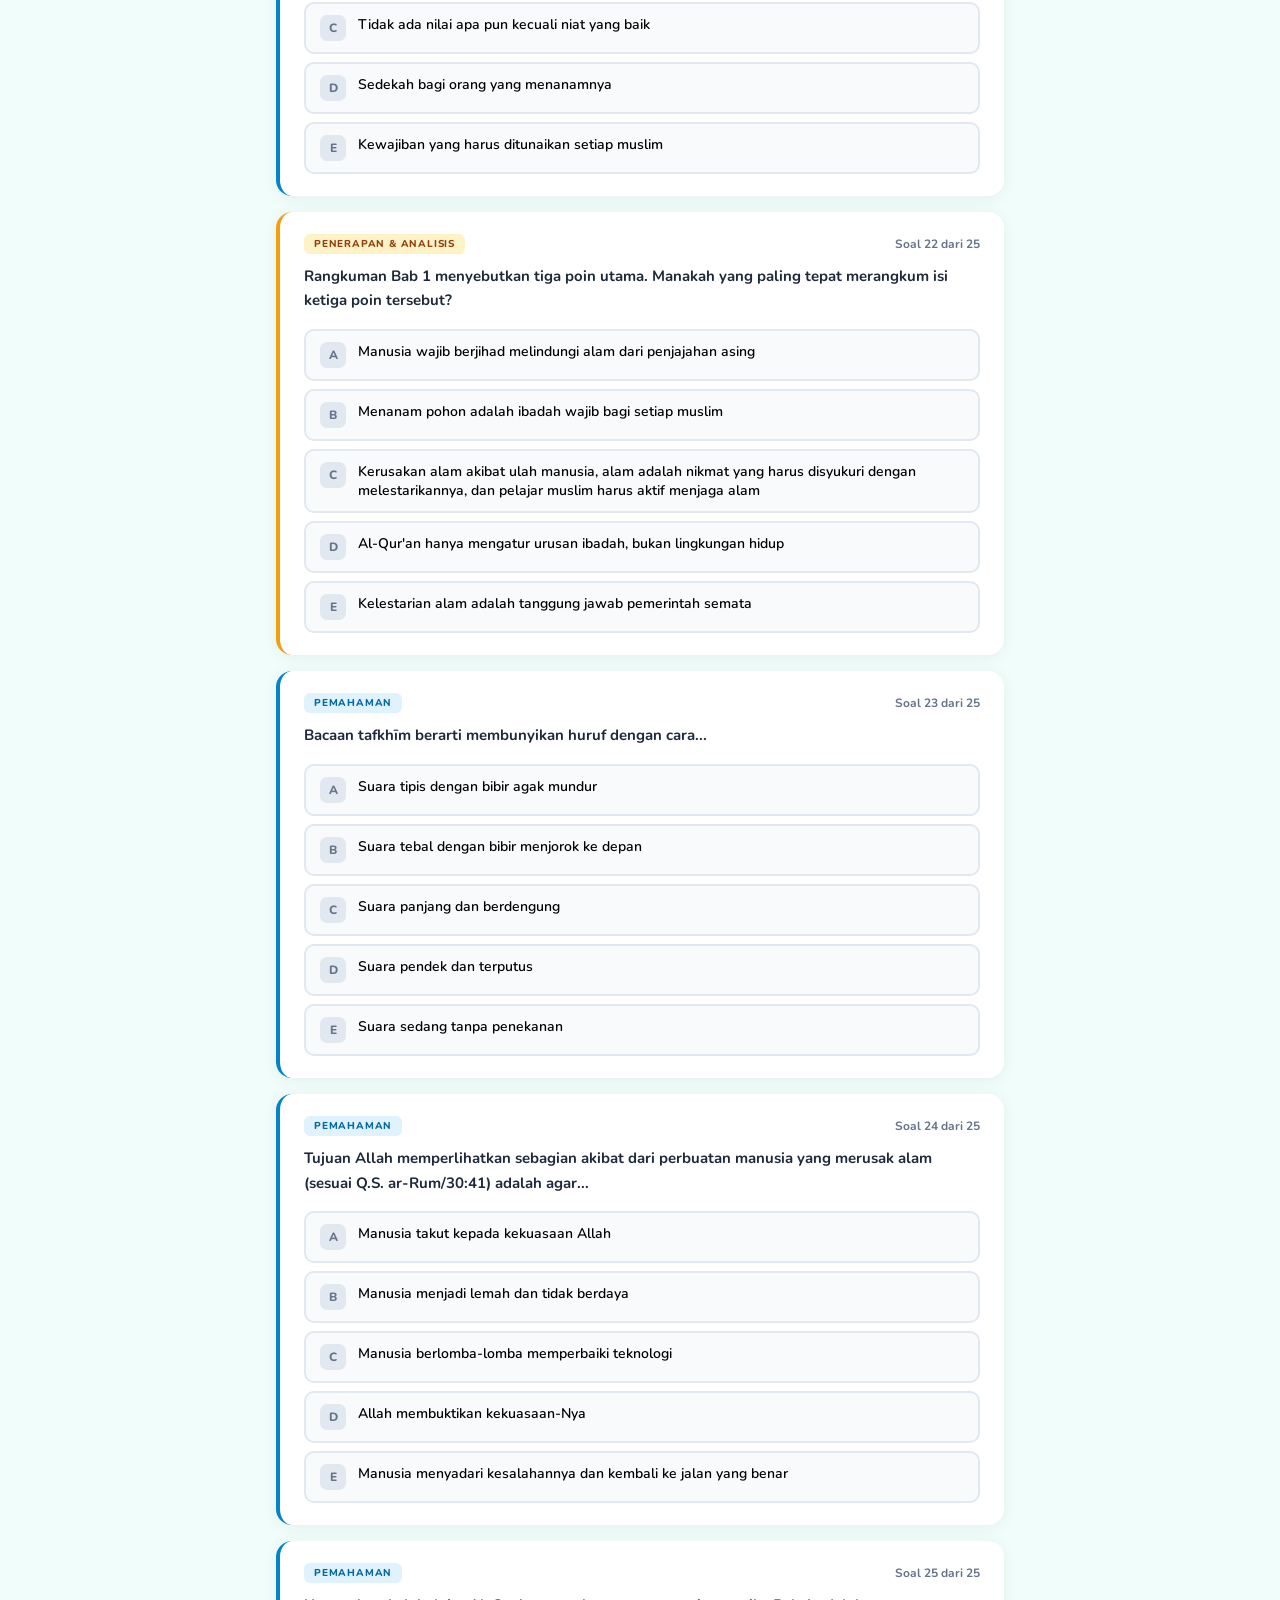
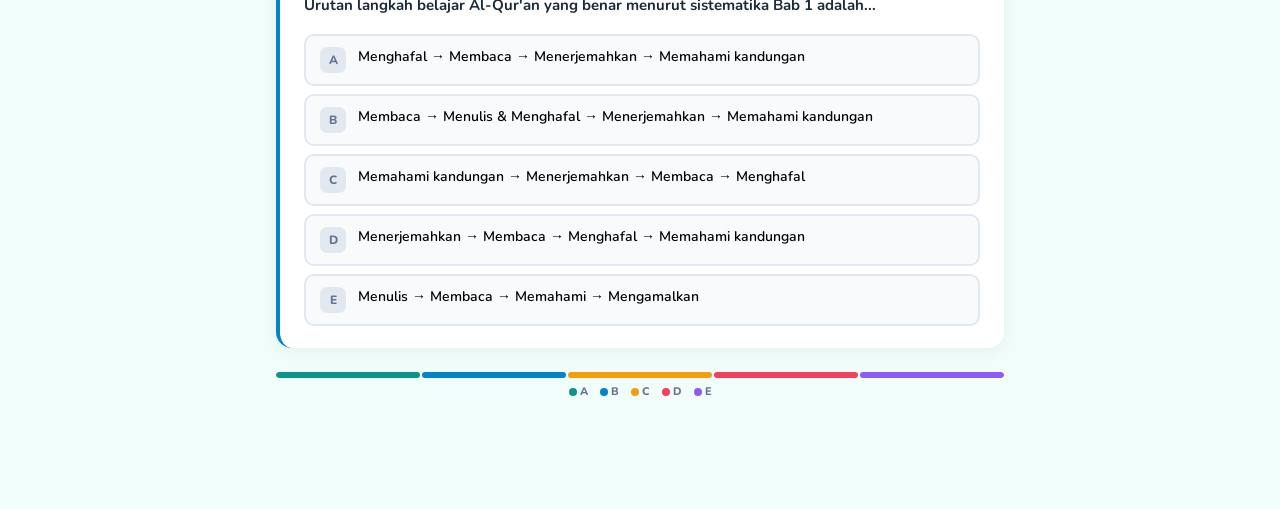
==== commit e3f4f20e: "Adjust footer styles for better layout and alignment Updated footer styles to improve layout and tex" ====
--- a/bab1.html
+++ b/bab1.html
@@ -252,7 +252,8 @@
 
 .footer-container {
     display: flex !important;
-    justify-content: space-between !important;
+    /* Baris di bawah ini adalah kuncinya! */
+    justify-content: space-between !important; 
     align-items: center !important;
     max-width: 1000px;
     margin: 0 auto !important;
@@ -272,8 +273,8 @@
 .footer-right p {
     margin: 0 !important;
     font-size: 13px !important;
-    font-weight: 600 !important;
-    color: #cbd5e1 !important;
+    text-align: right !important; /* Memastikan teks rata kanan */
+    white-space: nowrap; /* Mencegah teks turun ke bawah/terpotong */
 }
 
 /* Supaya konten soal paling bawah tidak tertutup footer */
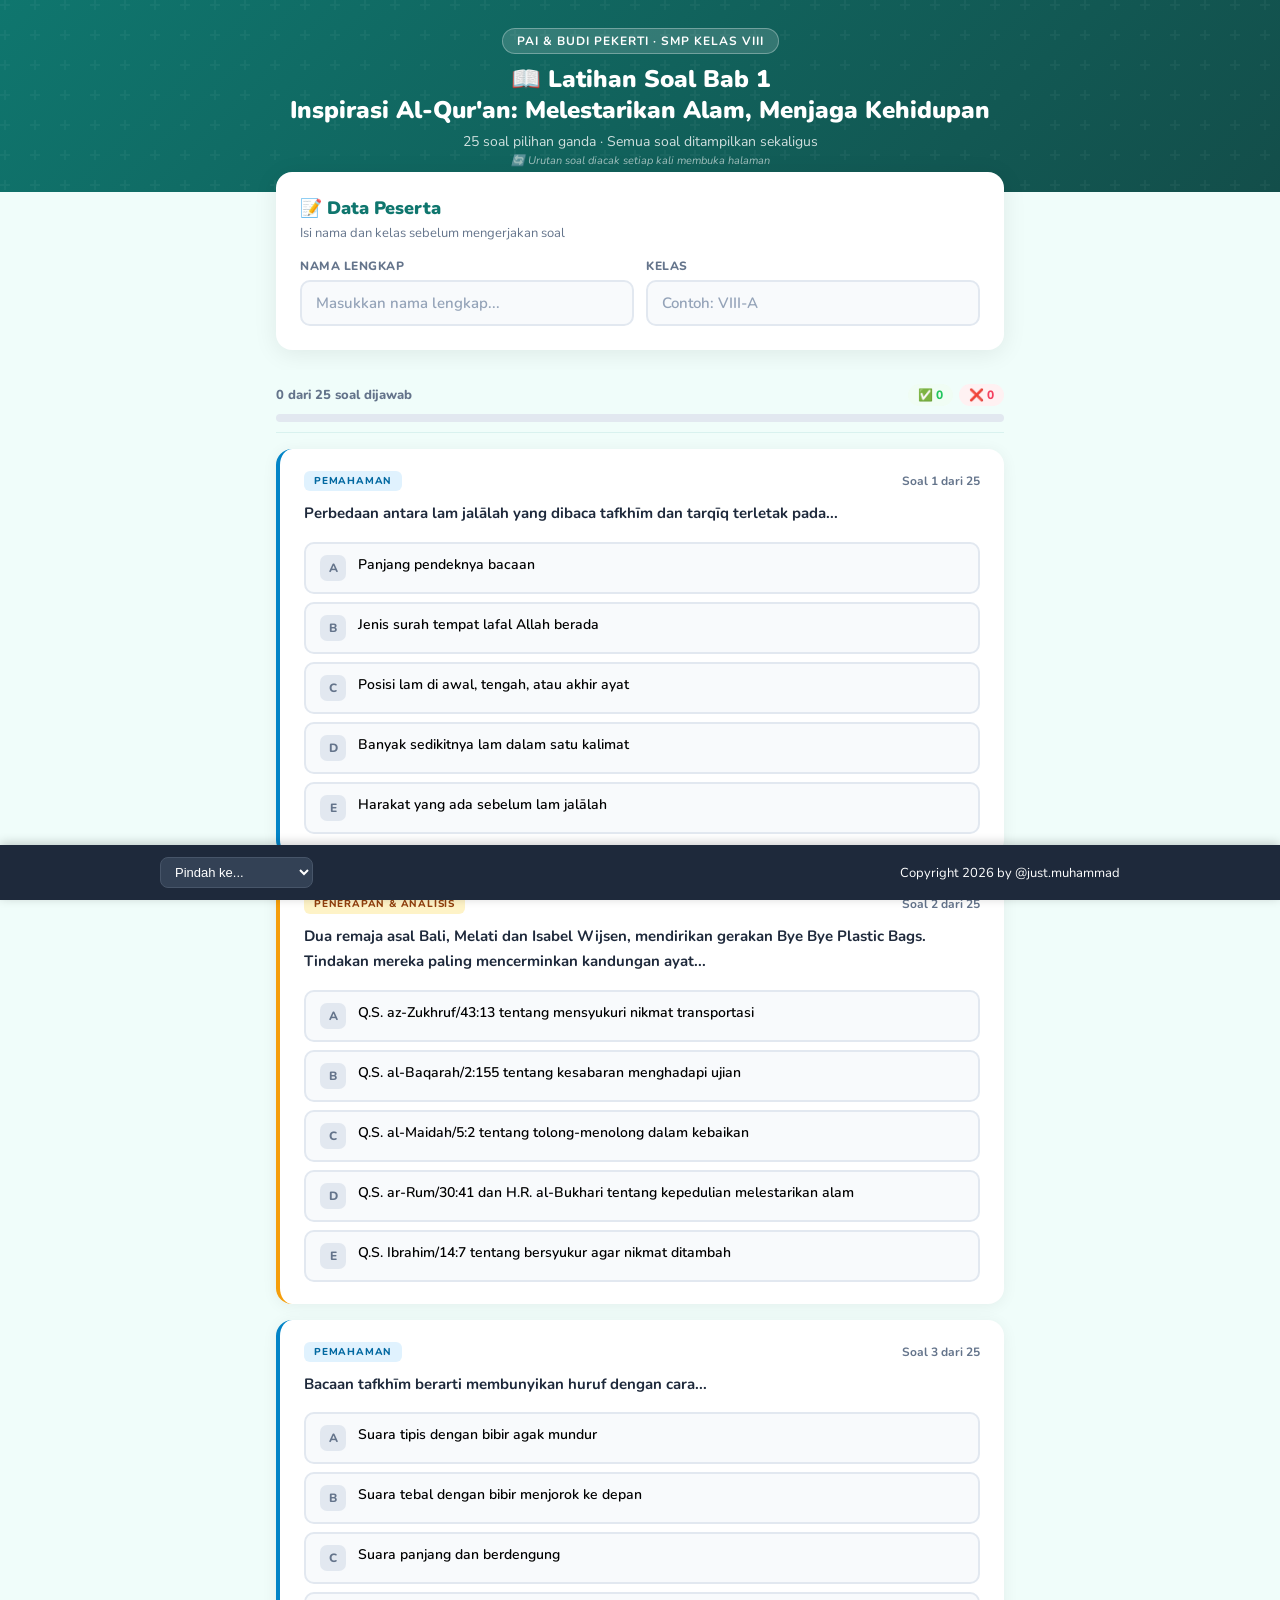
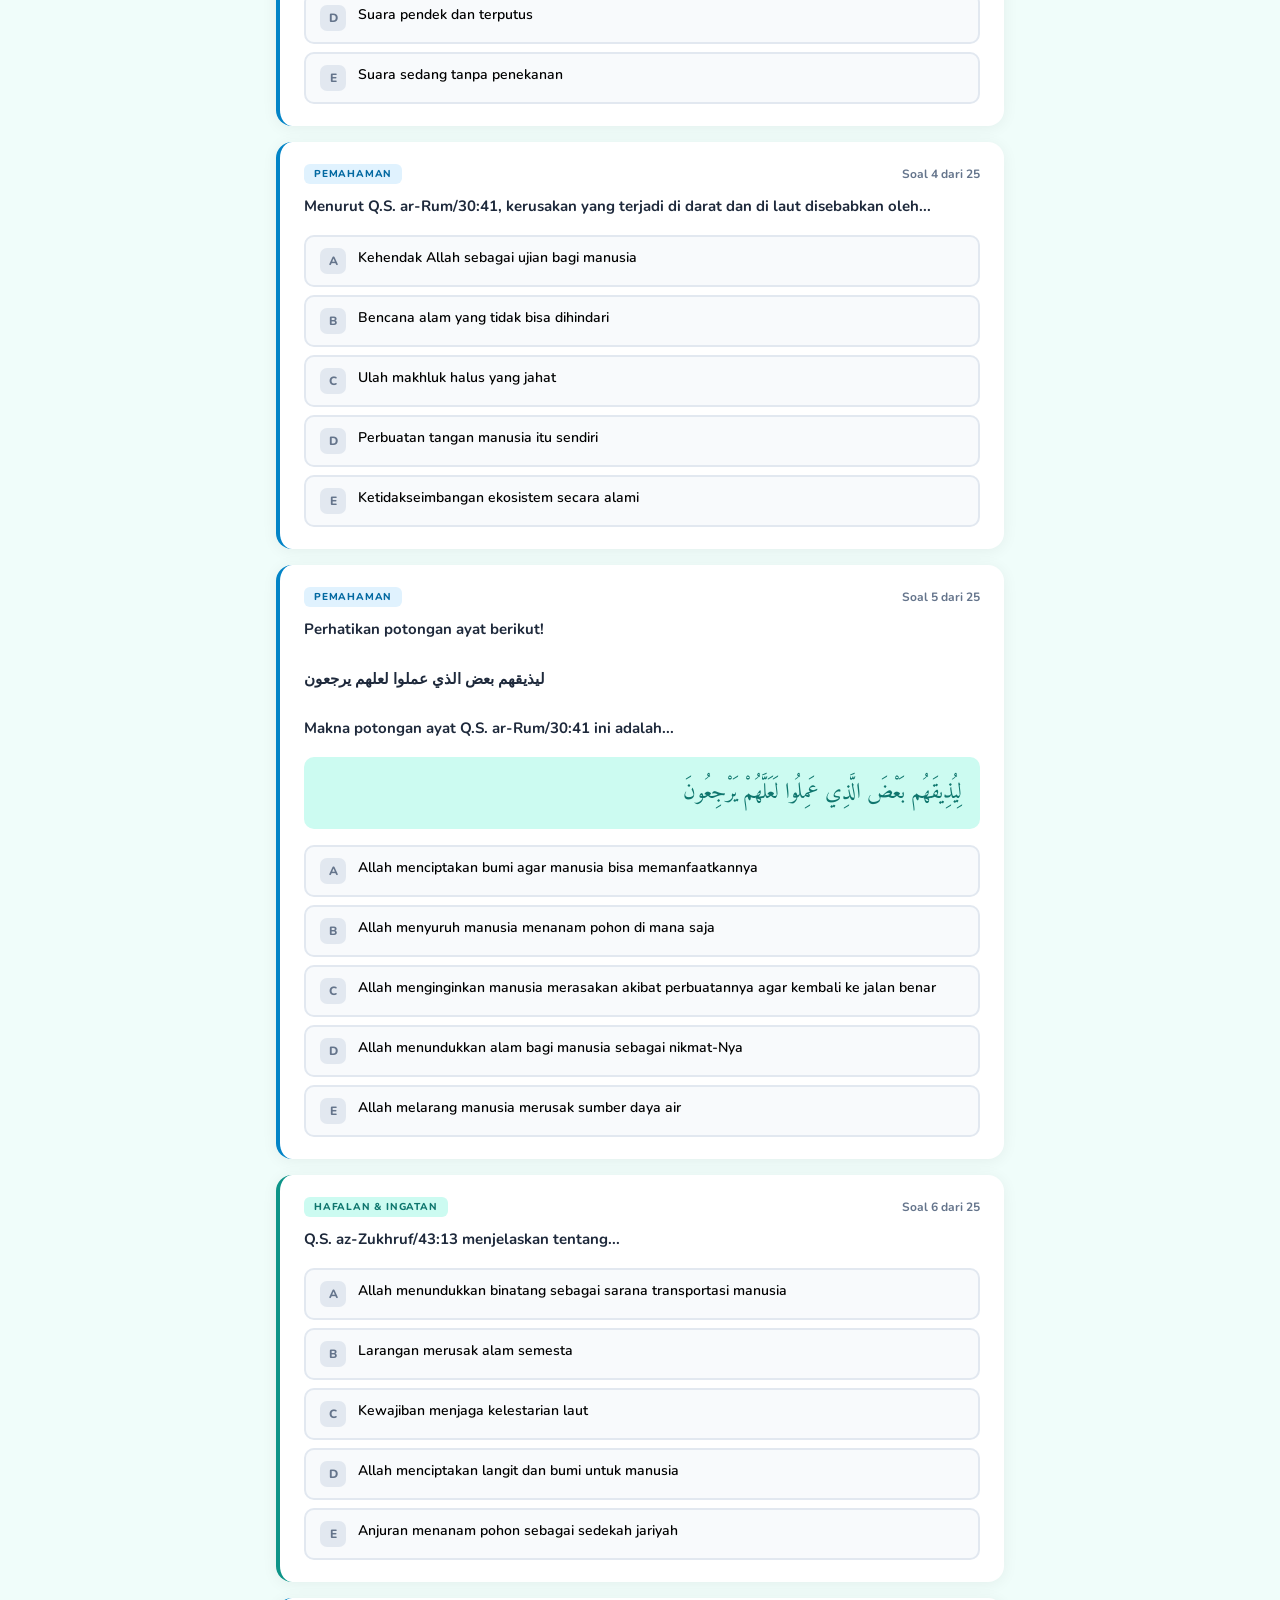
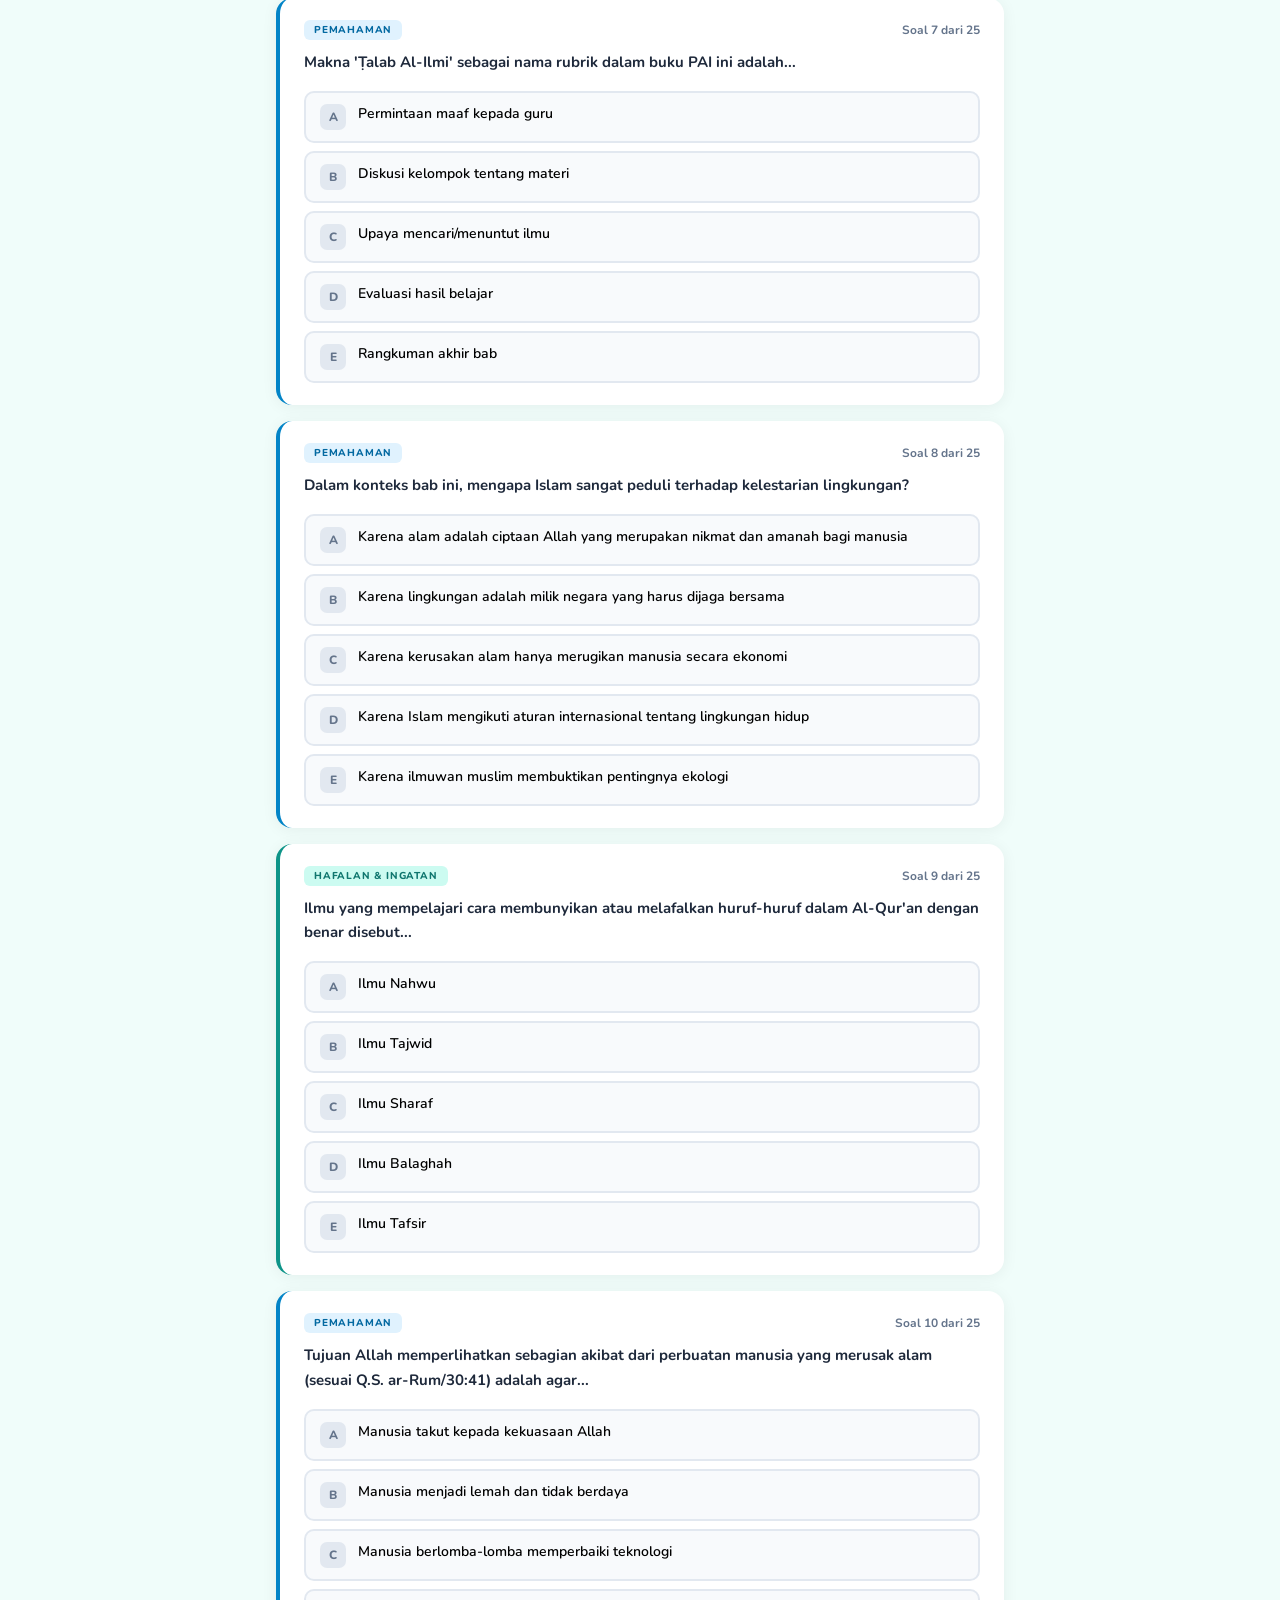
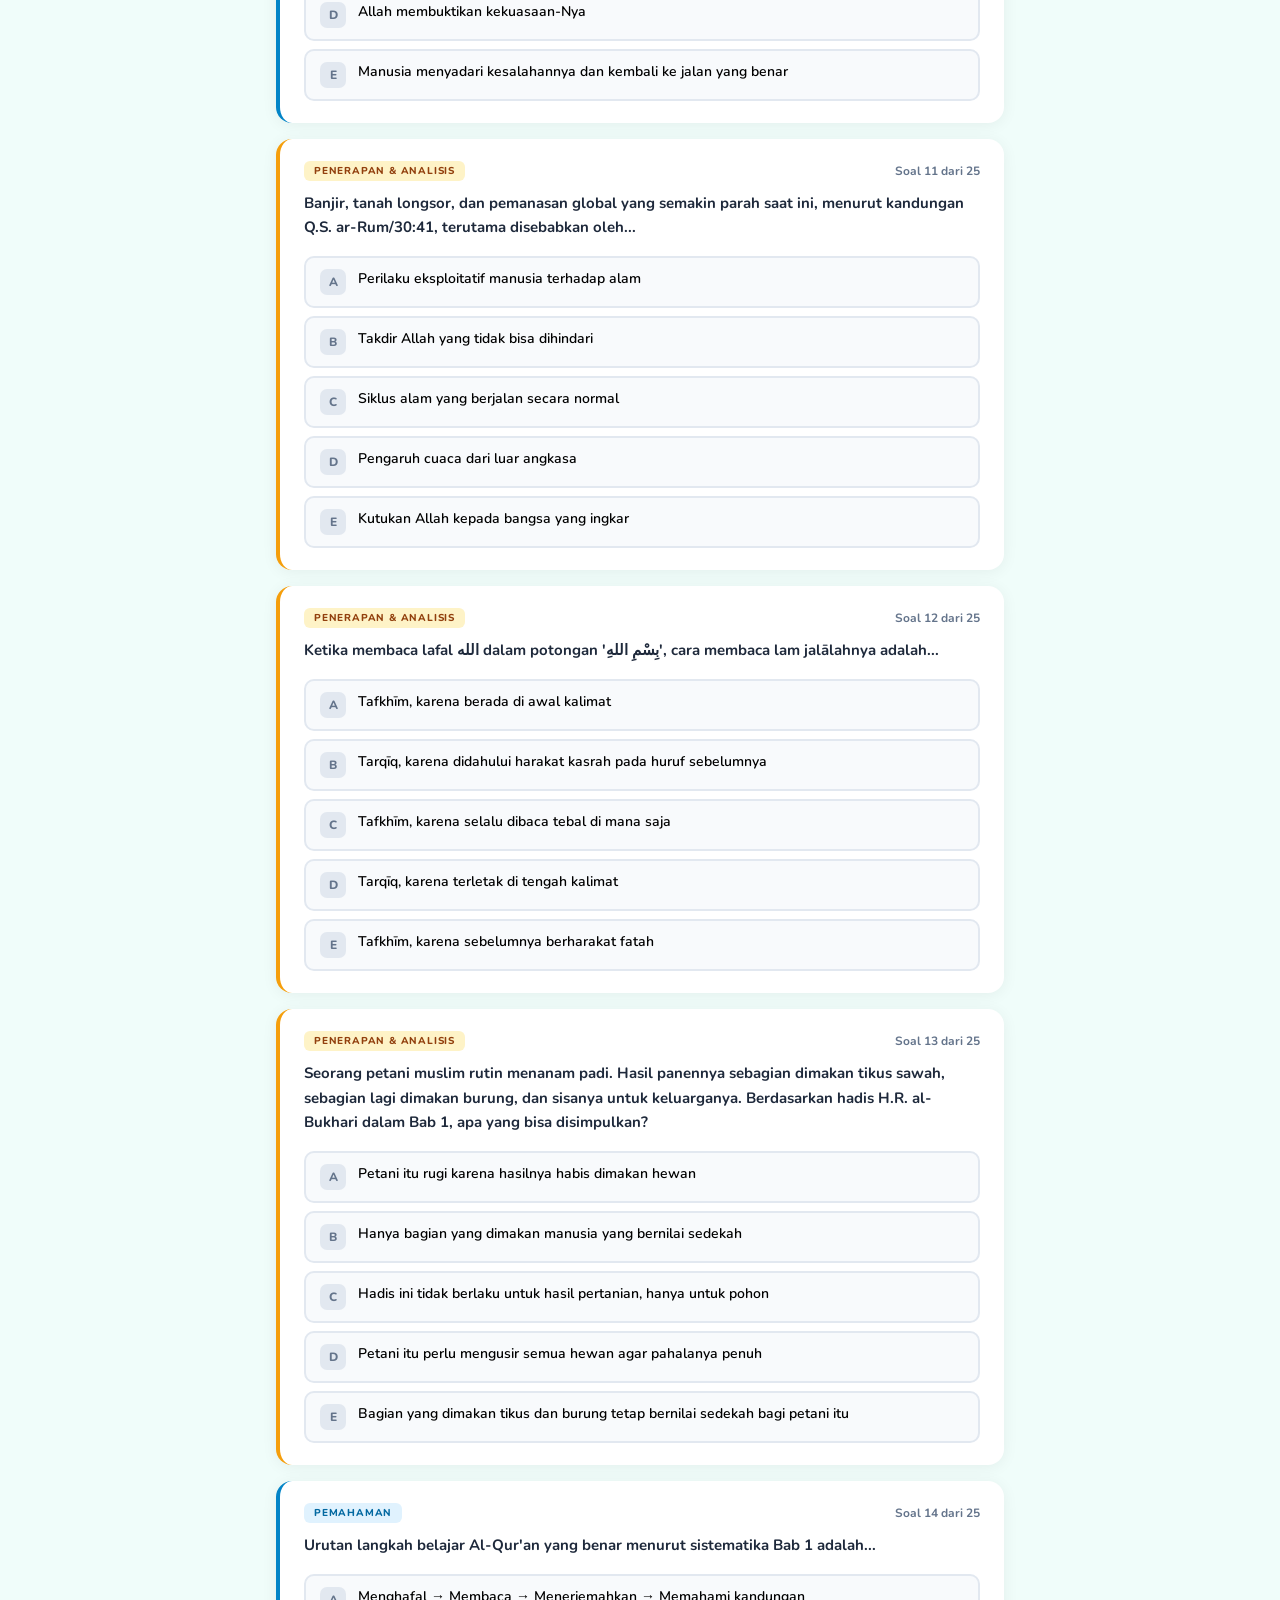
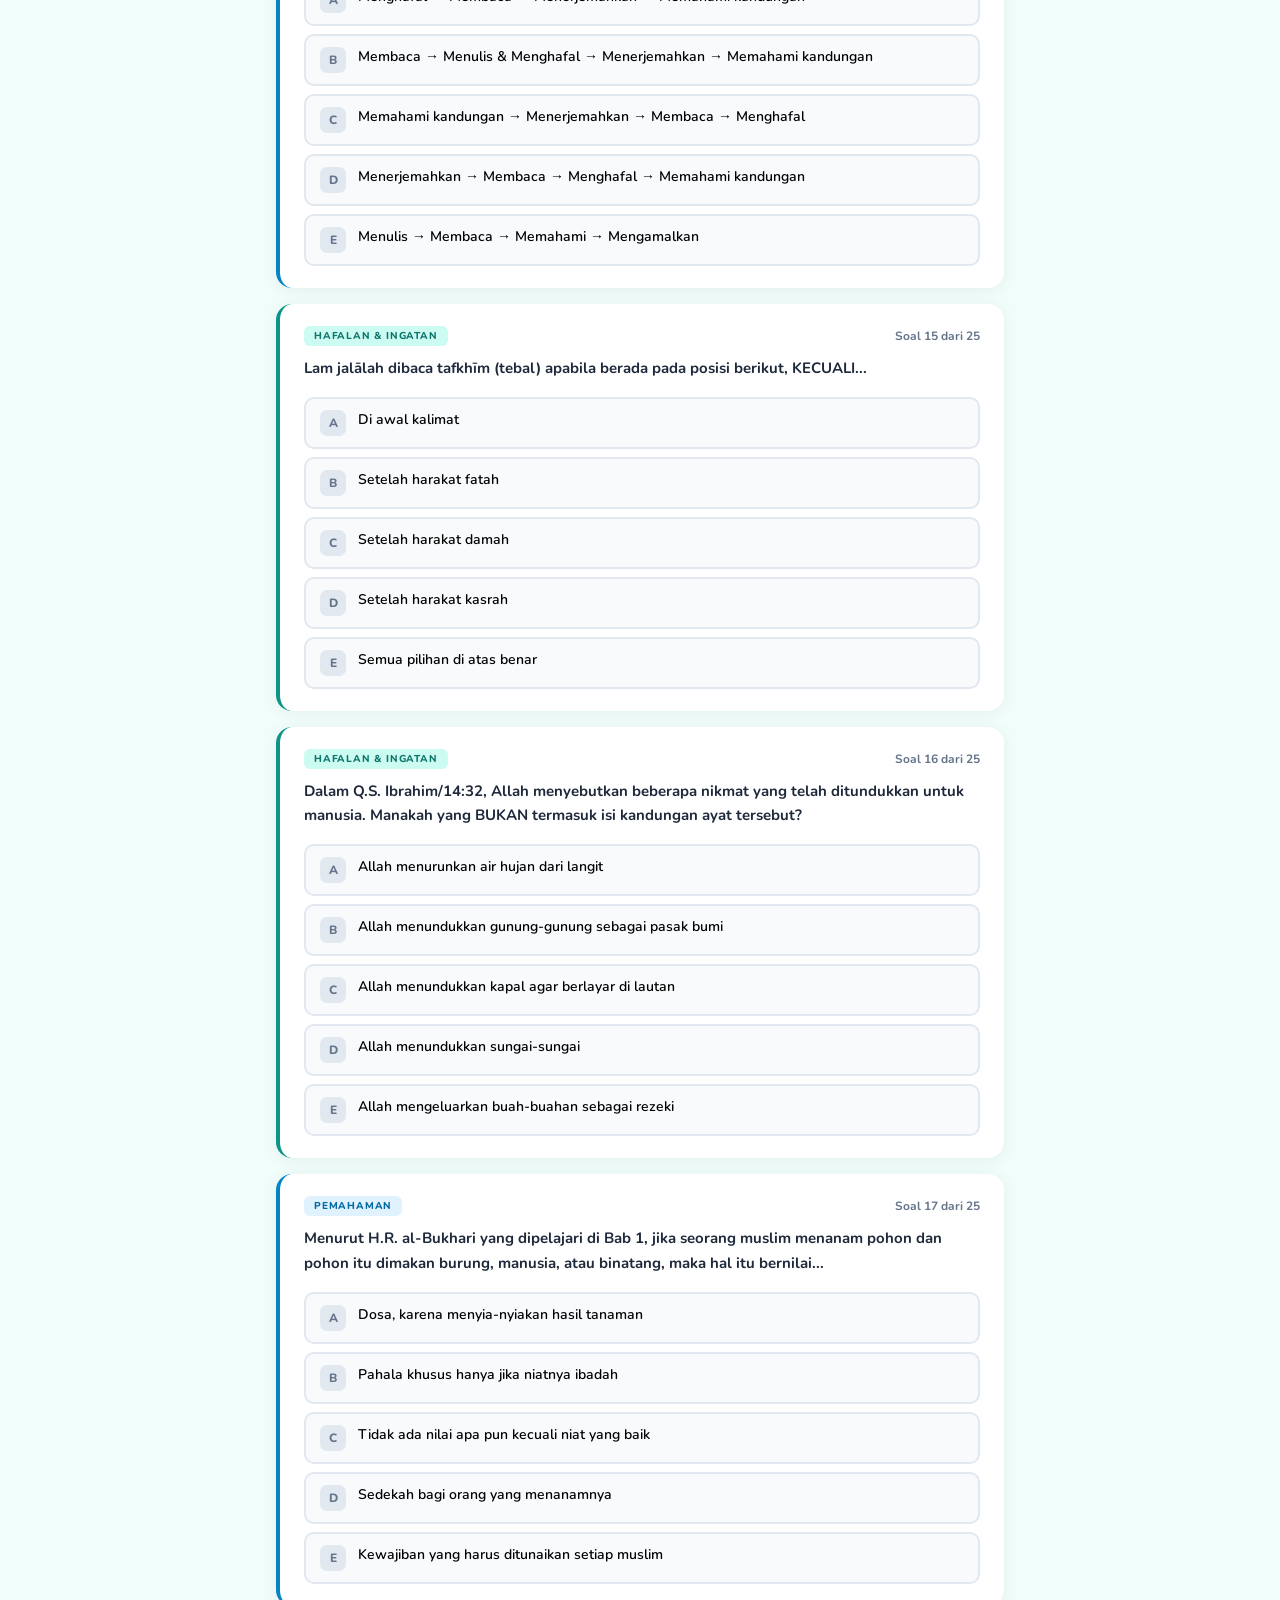
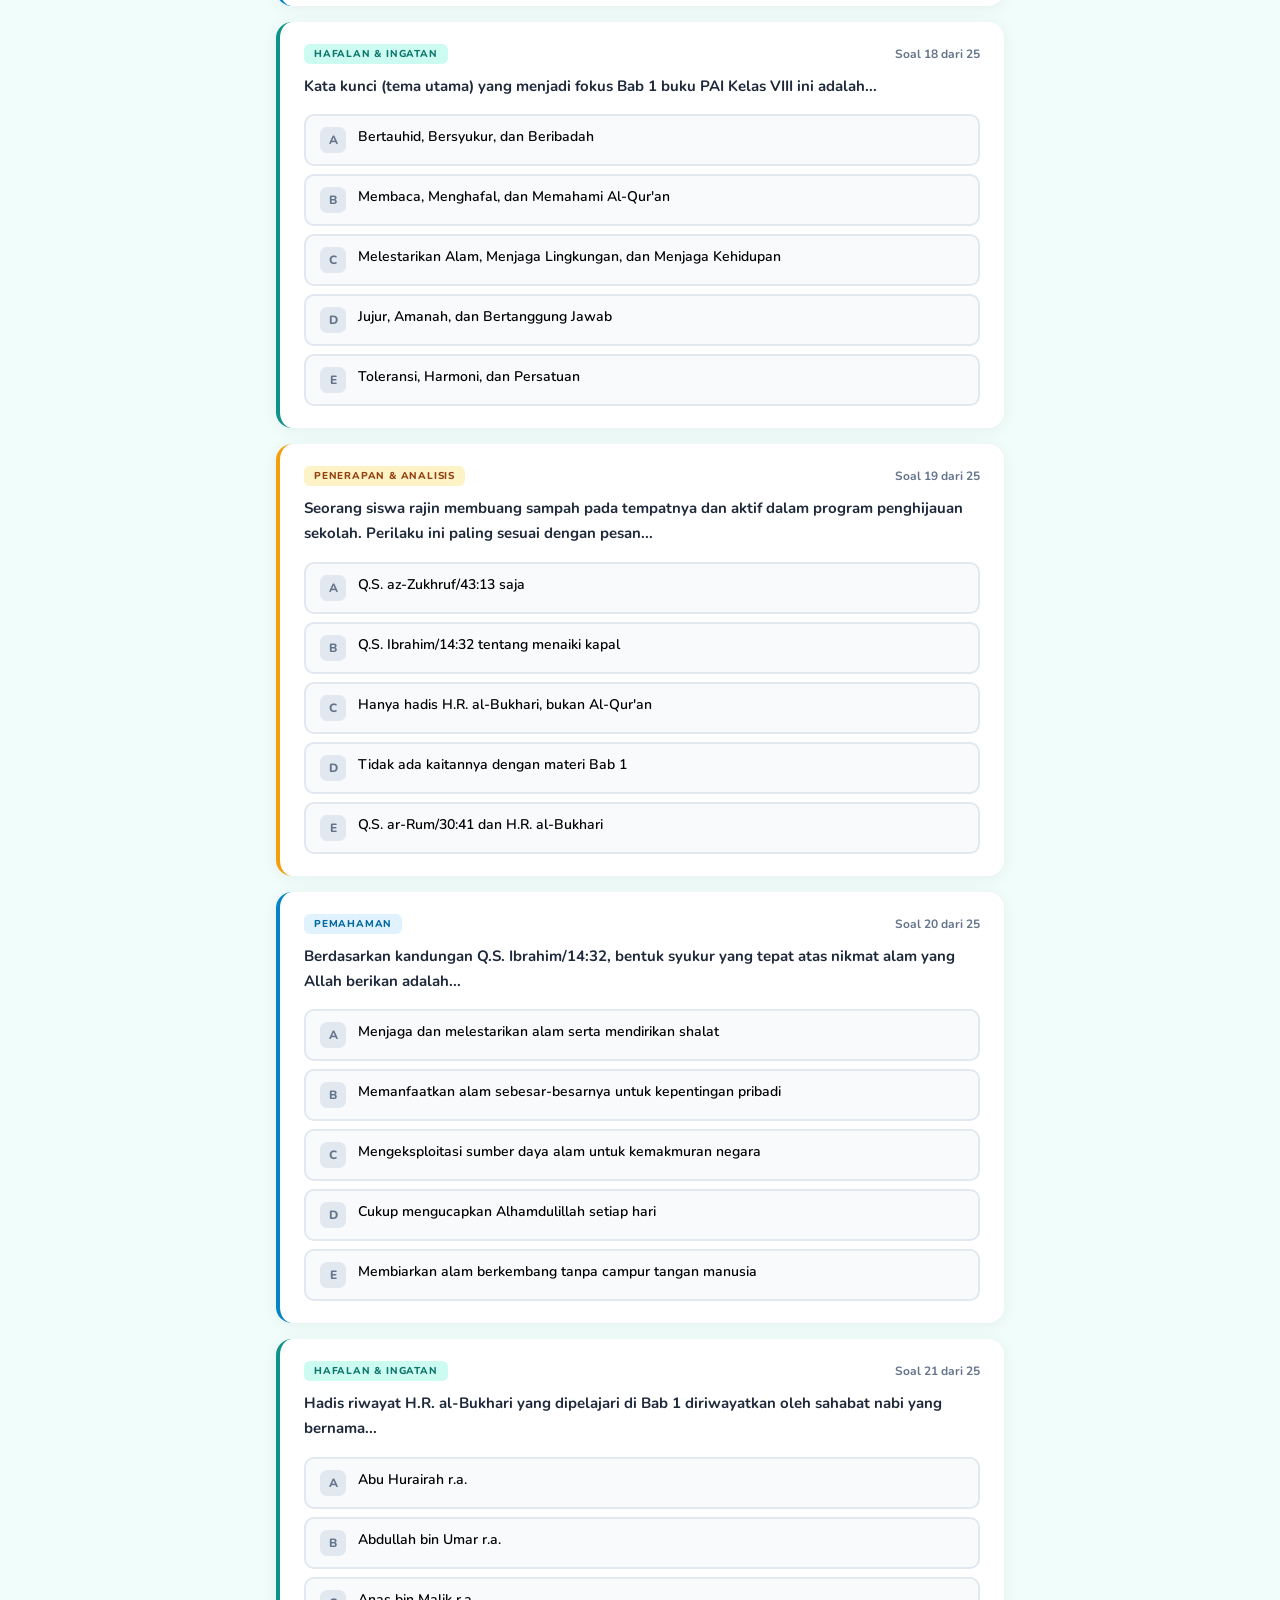
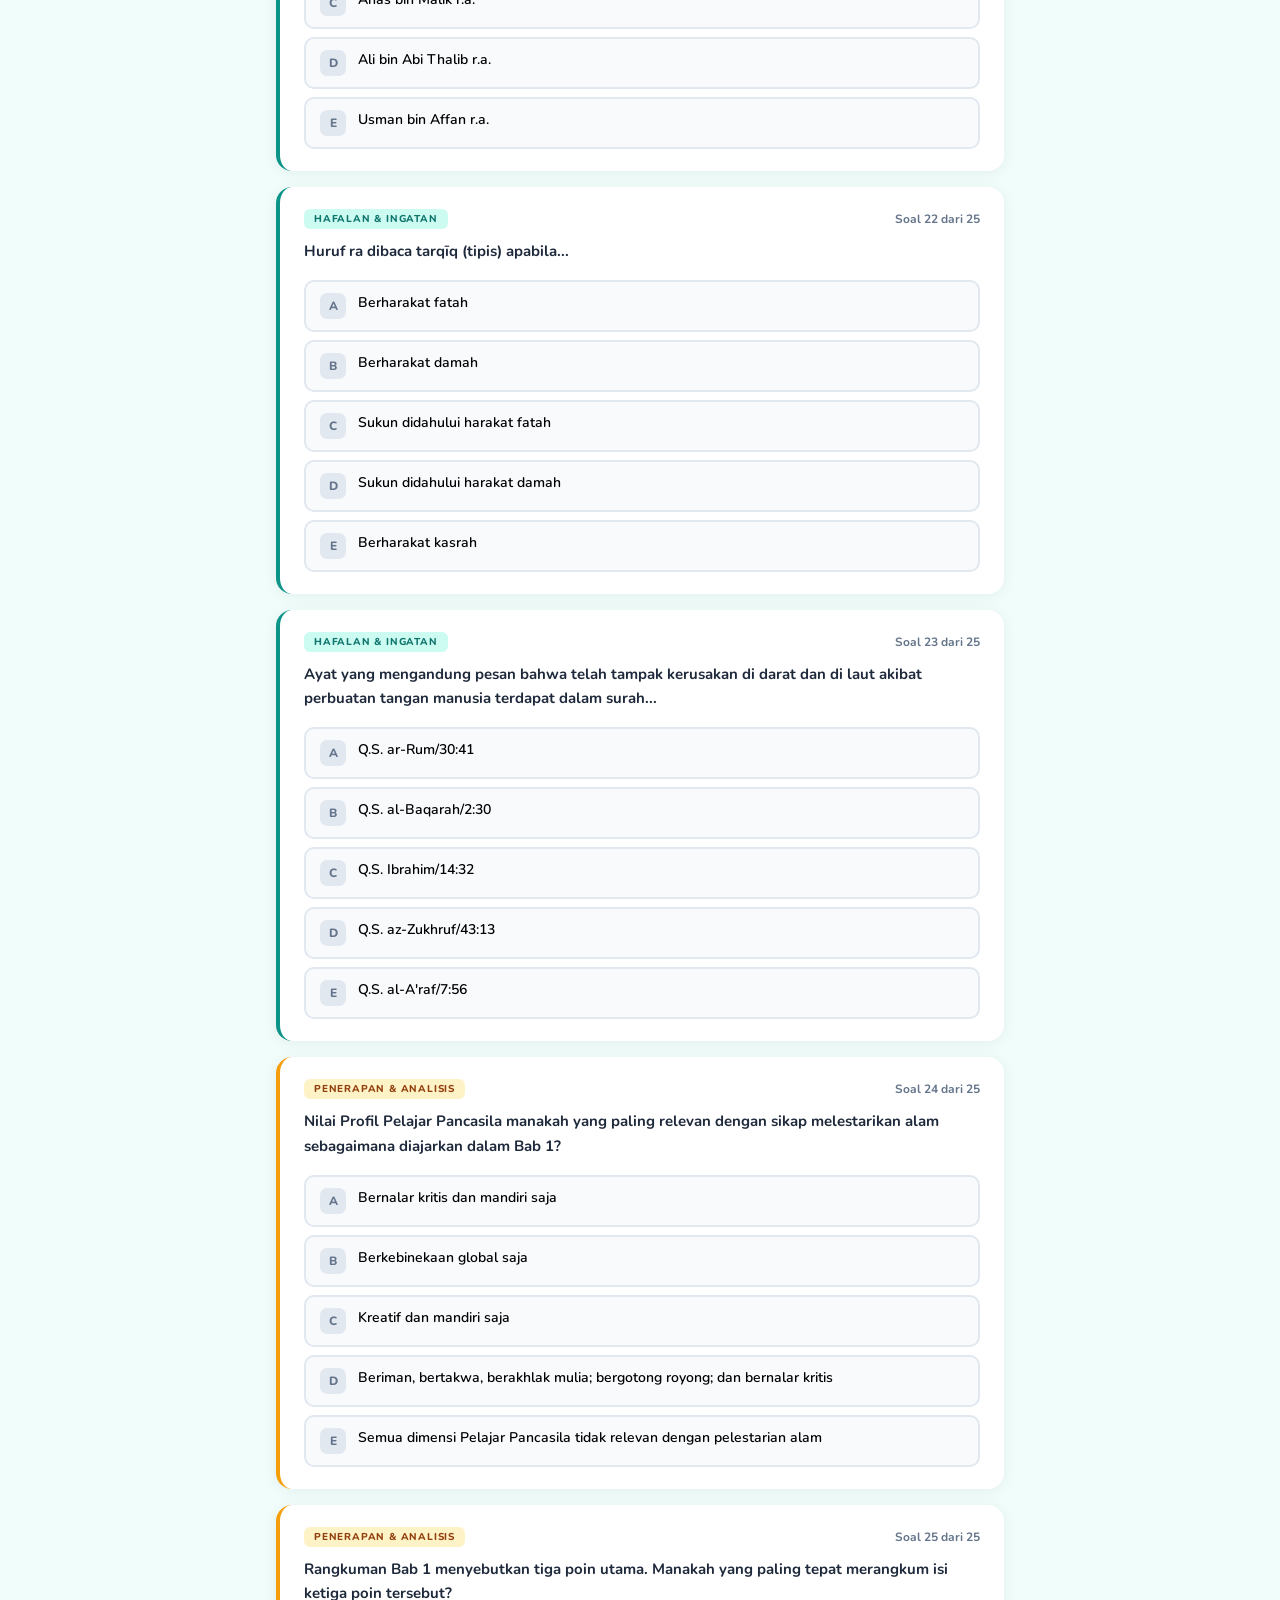
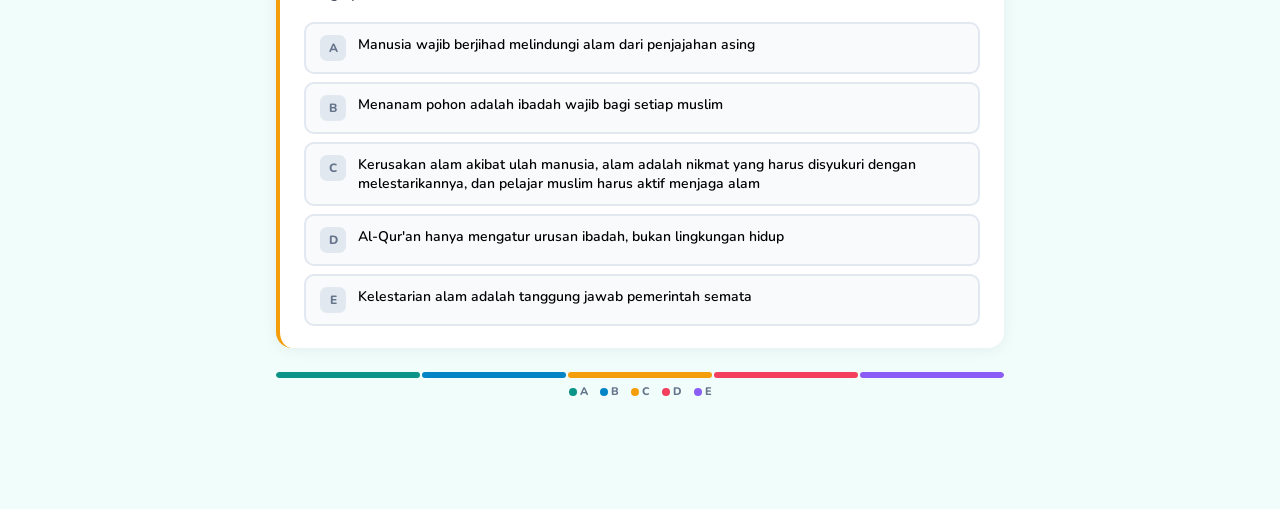
==== commit 8f17135e: "Update bab1.html" ====
--- a/bab1.html
+++ b/bab1.html
@@ -231,8 +231,11 @@
   @media(max-width:500px){
     .q-card{padding:16px 14px;}
     .opt-btn{padding:10px 12px;font-size:13px;}
-    .result-modal{padding:28px 20px;}
+    .result-modal{padding:28px 20px; max-width:85vw;}
+    .r-emoji{font-size:48px;}
+    .r-name{font-size:20px;}
     .r-score{font-size:42px;}
+    .r-motivasi{font-size:13px;}
     .identity-card{padding:18px 16px;}
   }
 
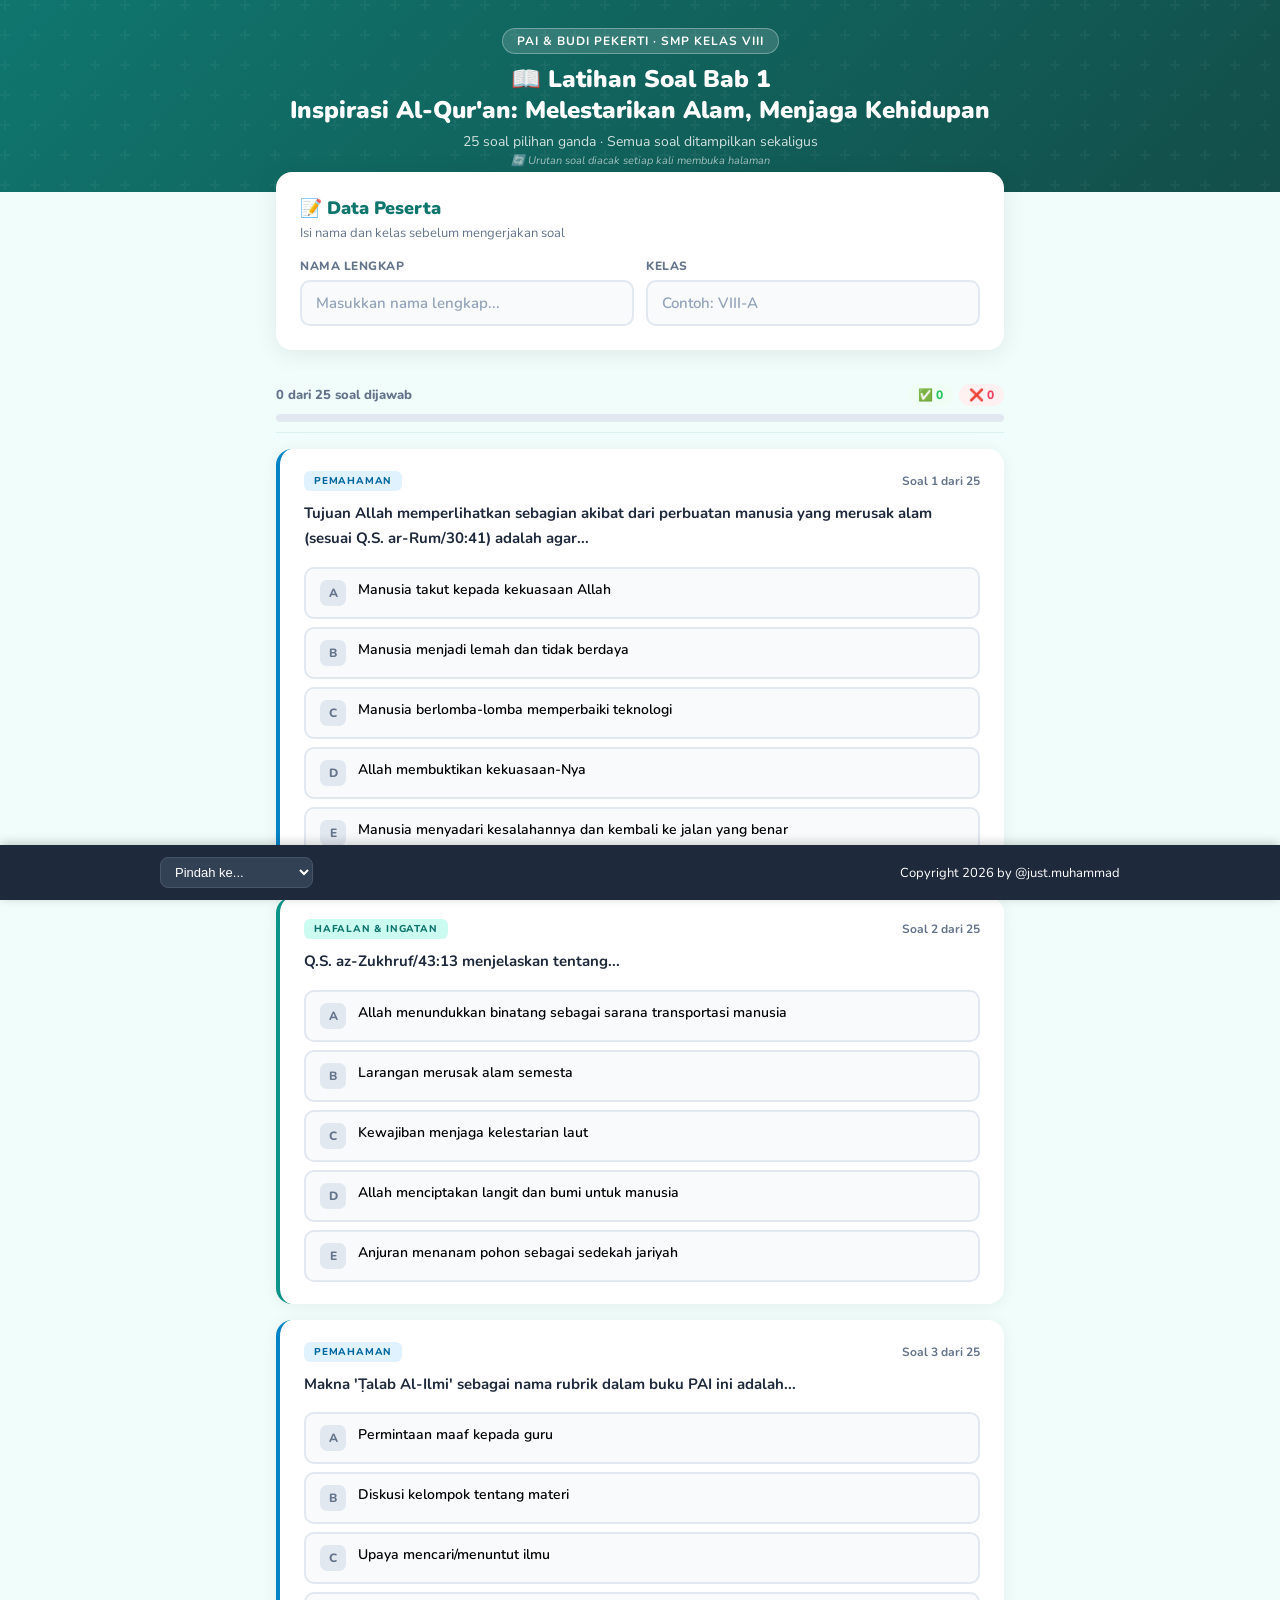
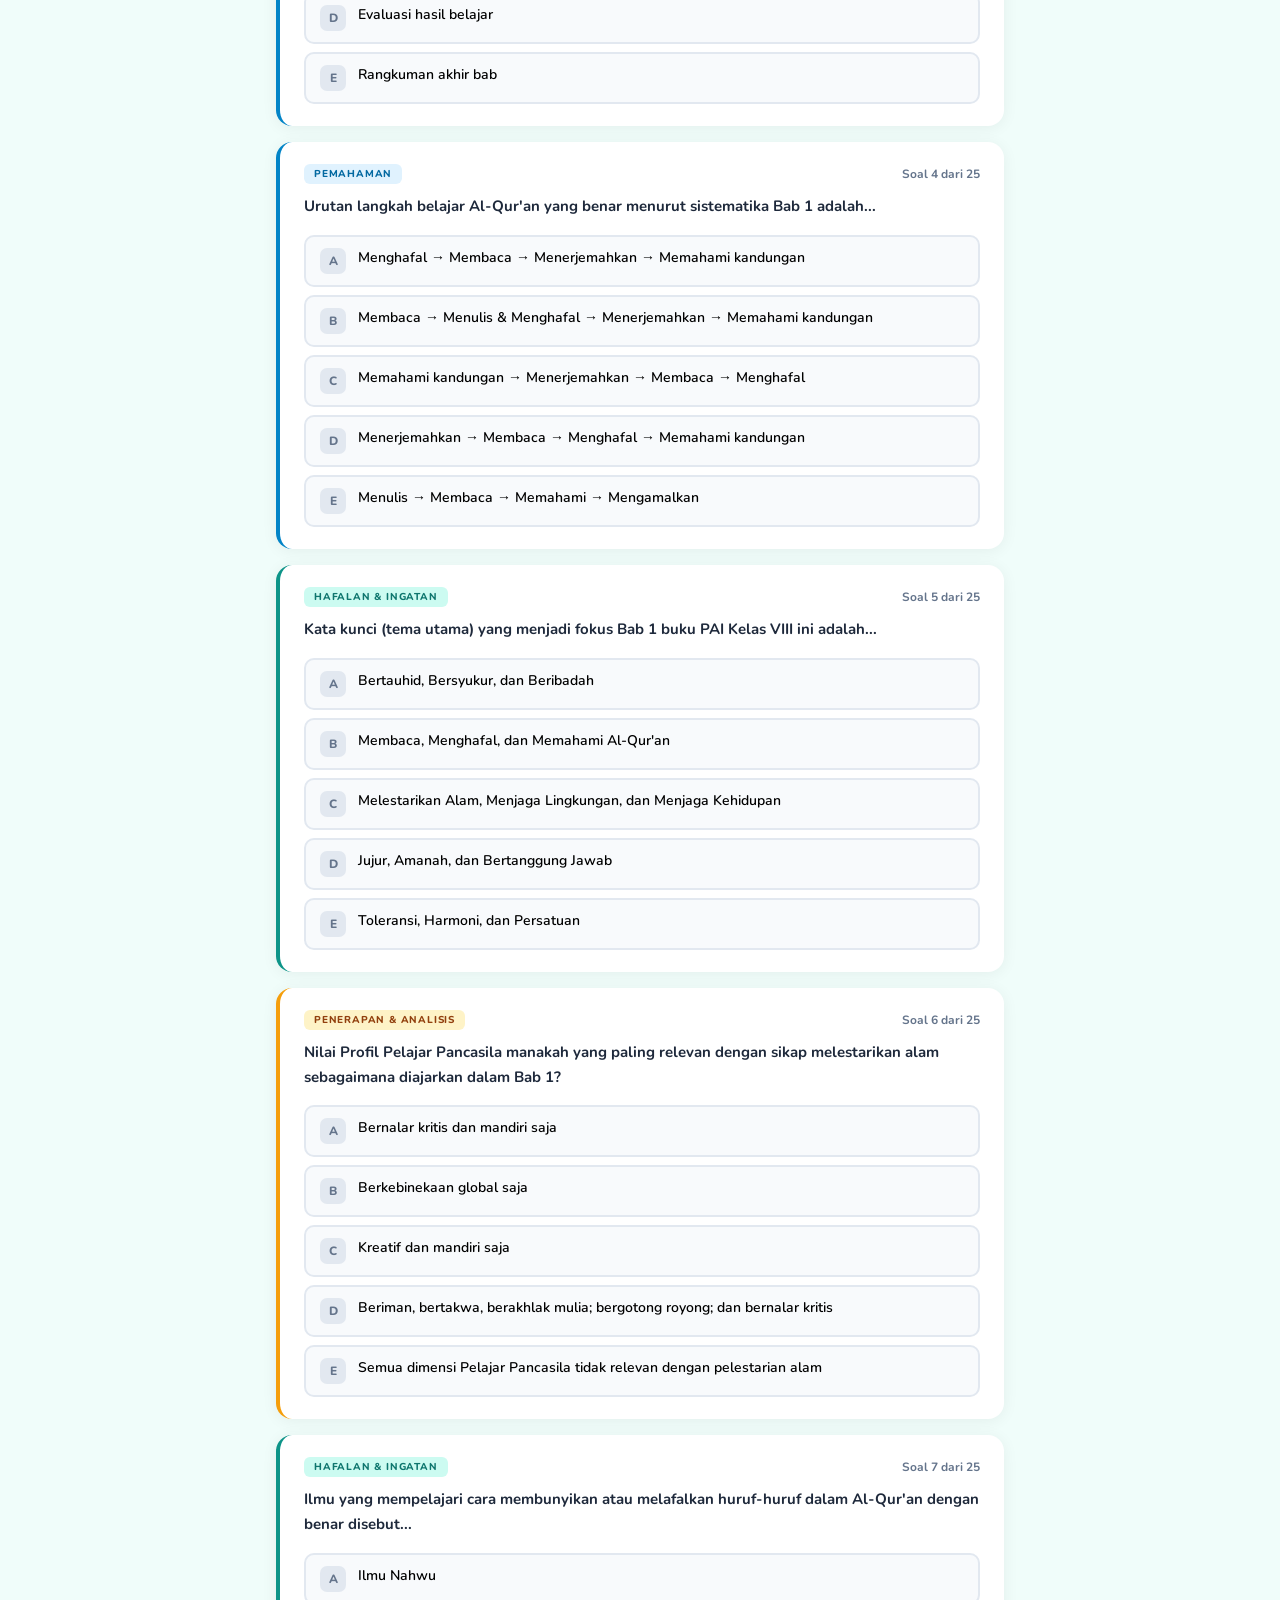
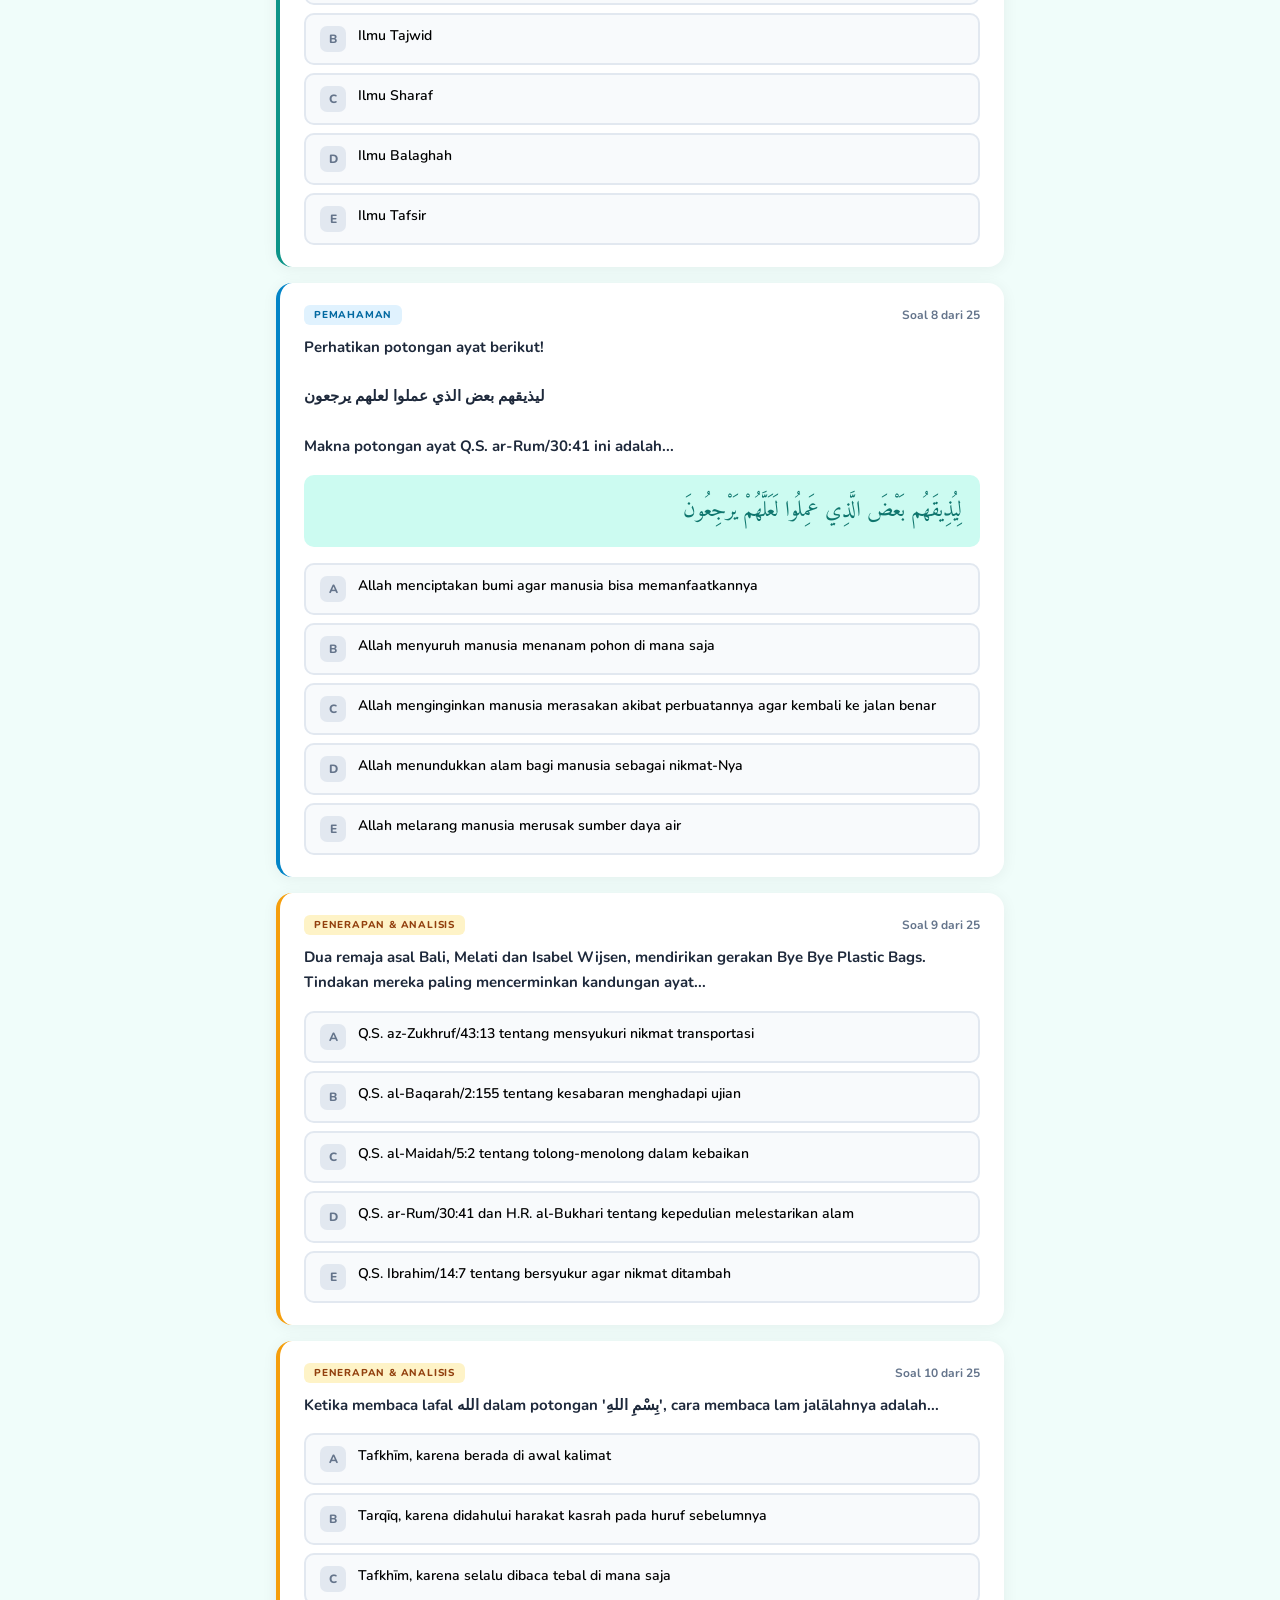
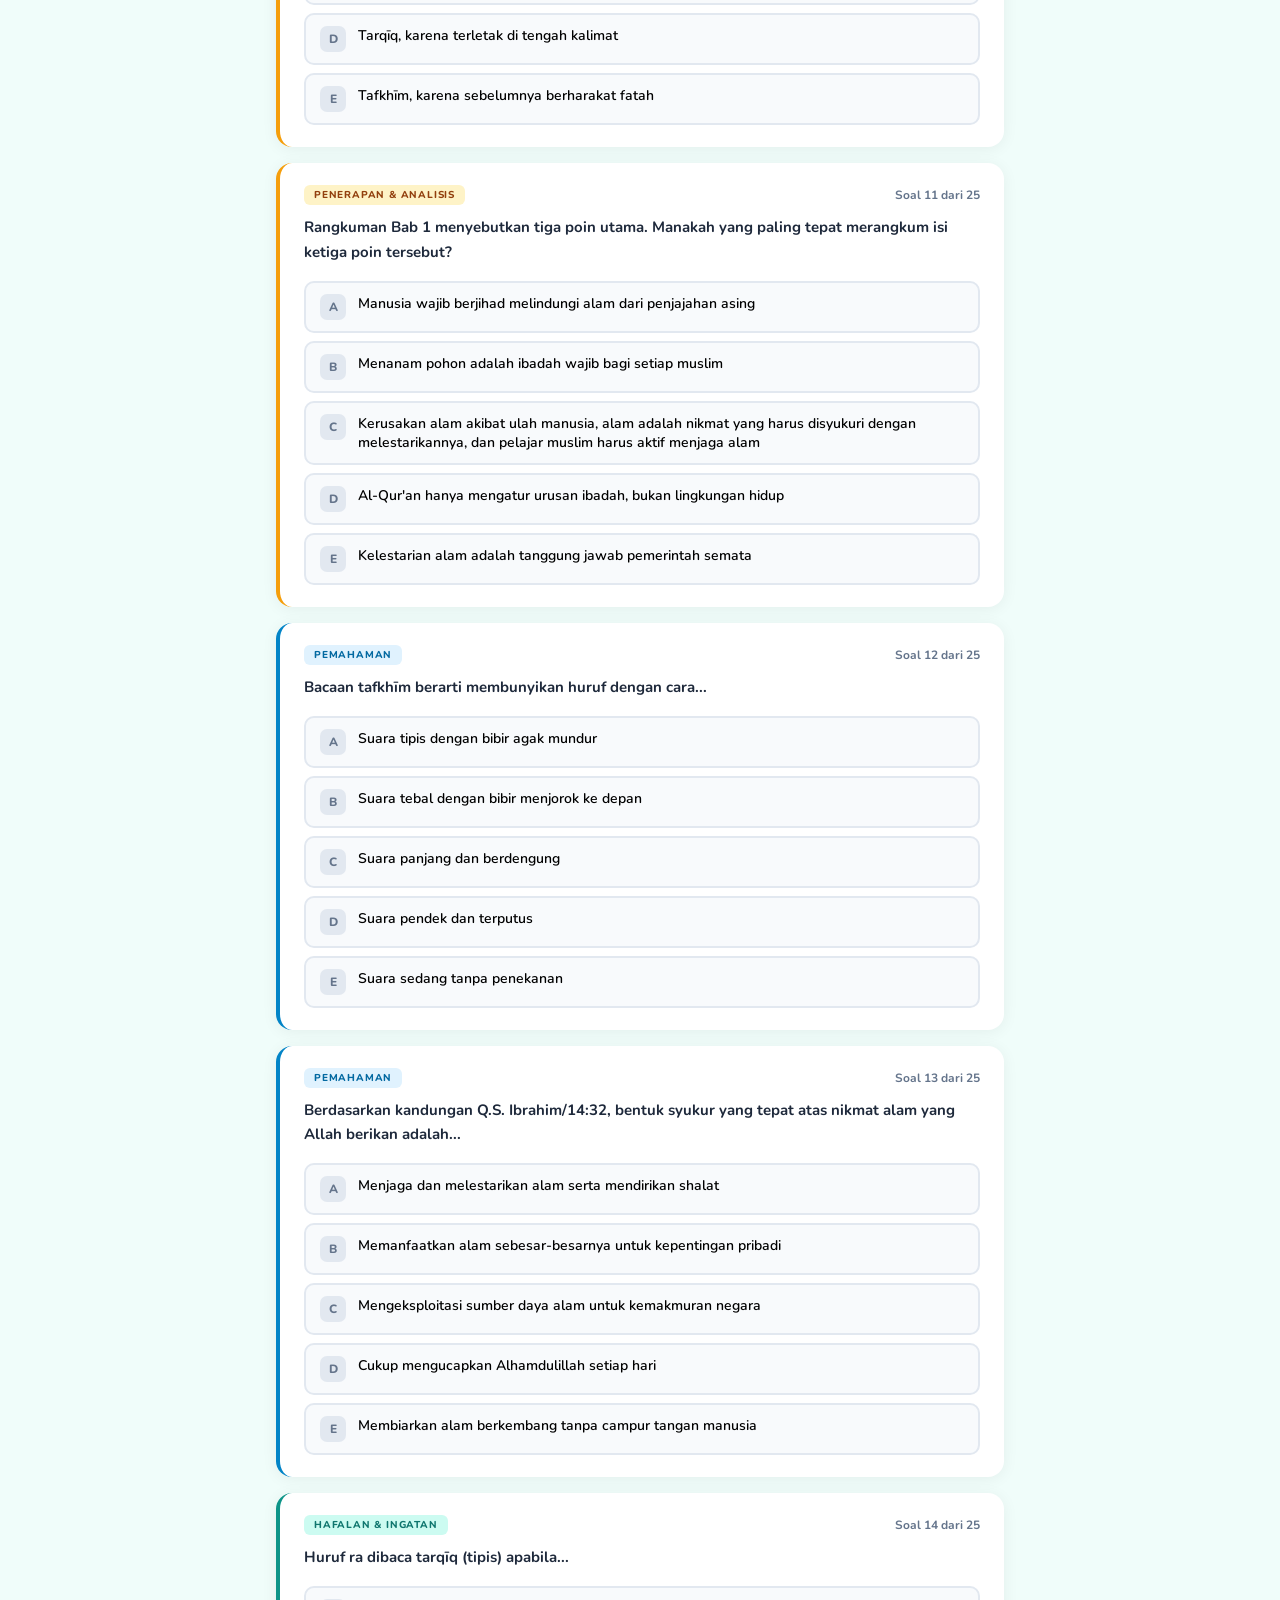
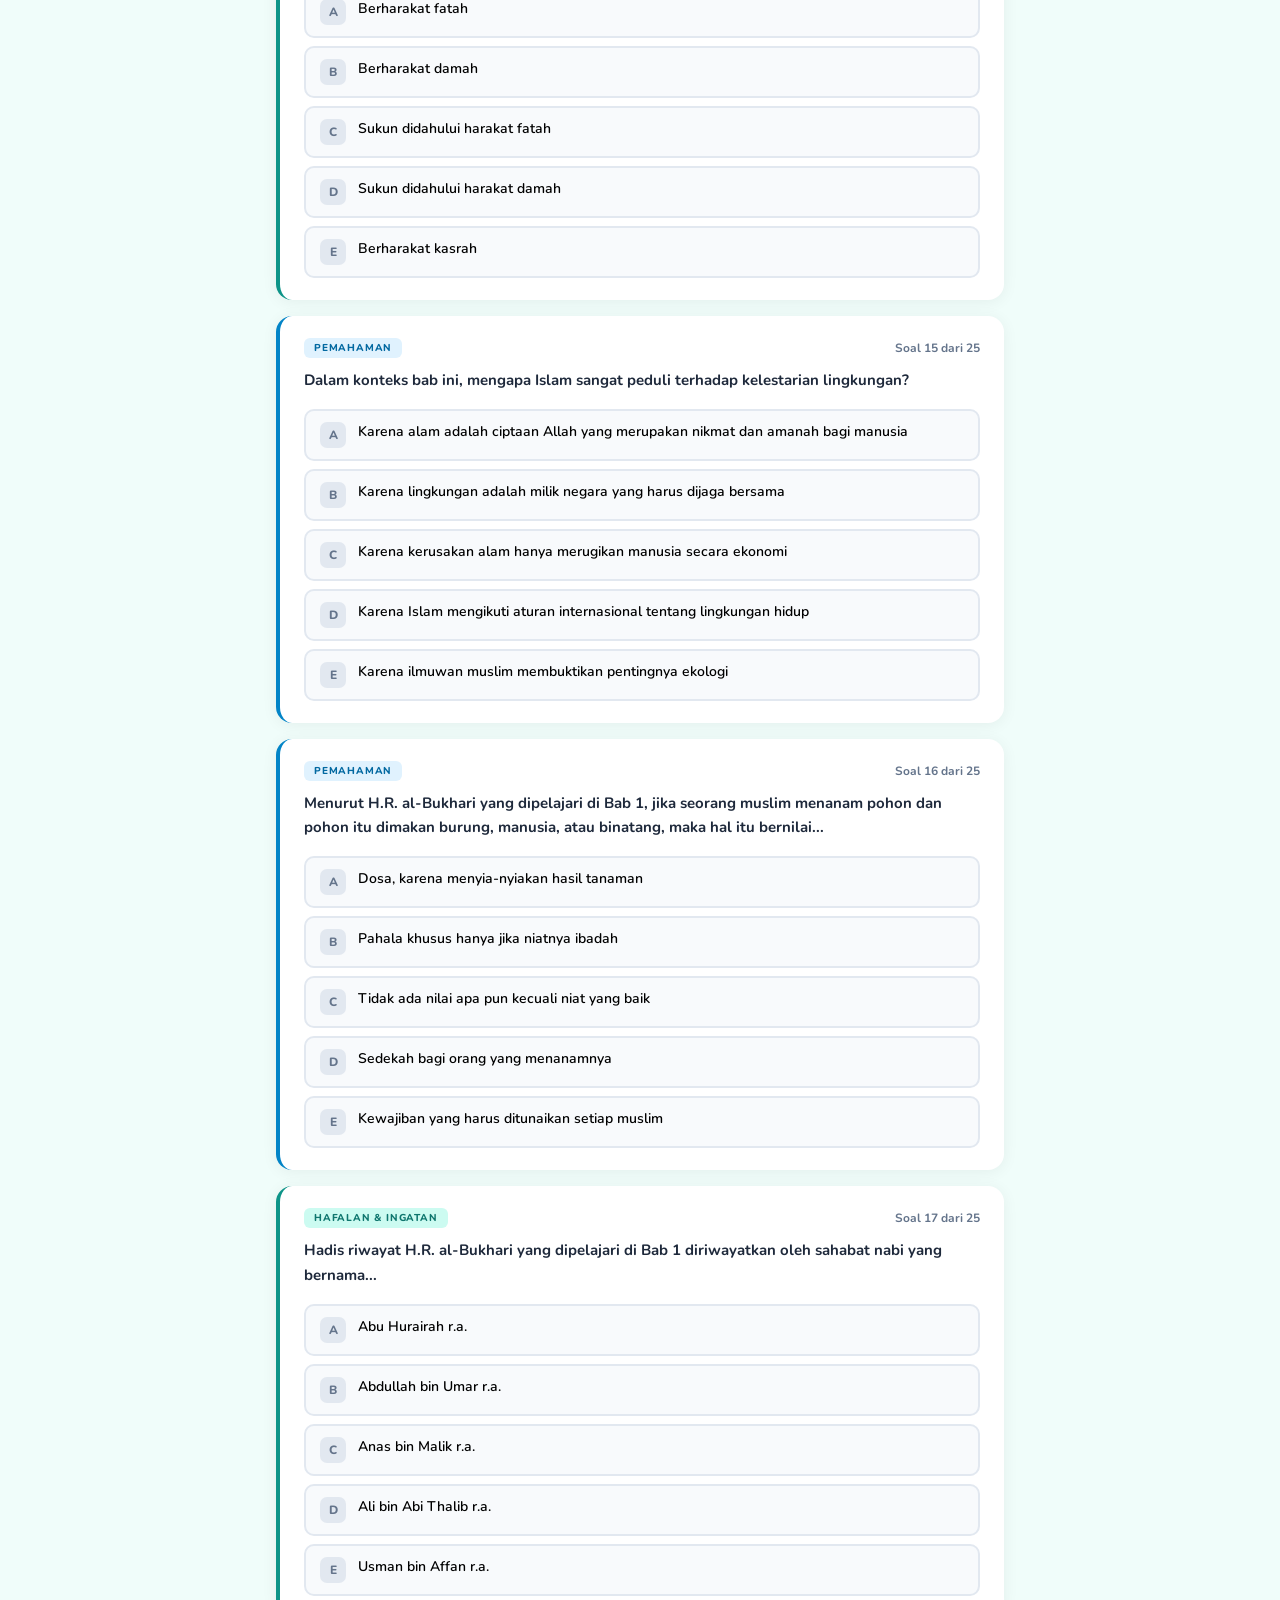
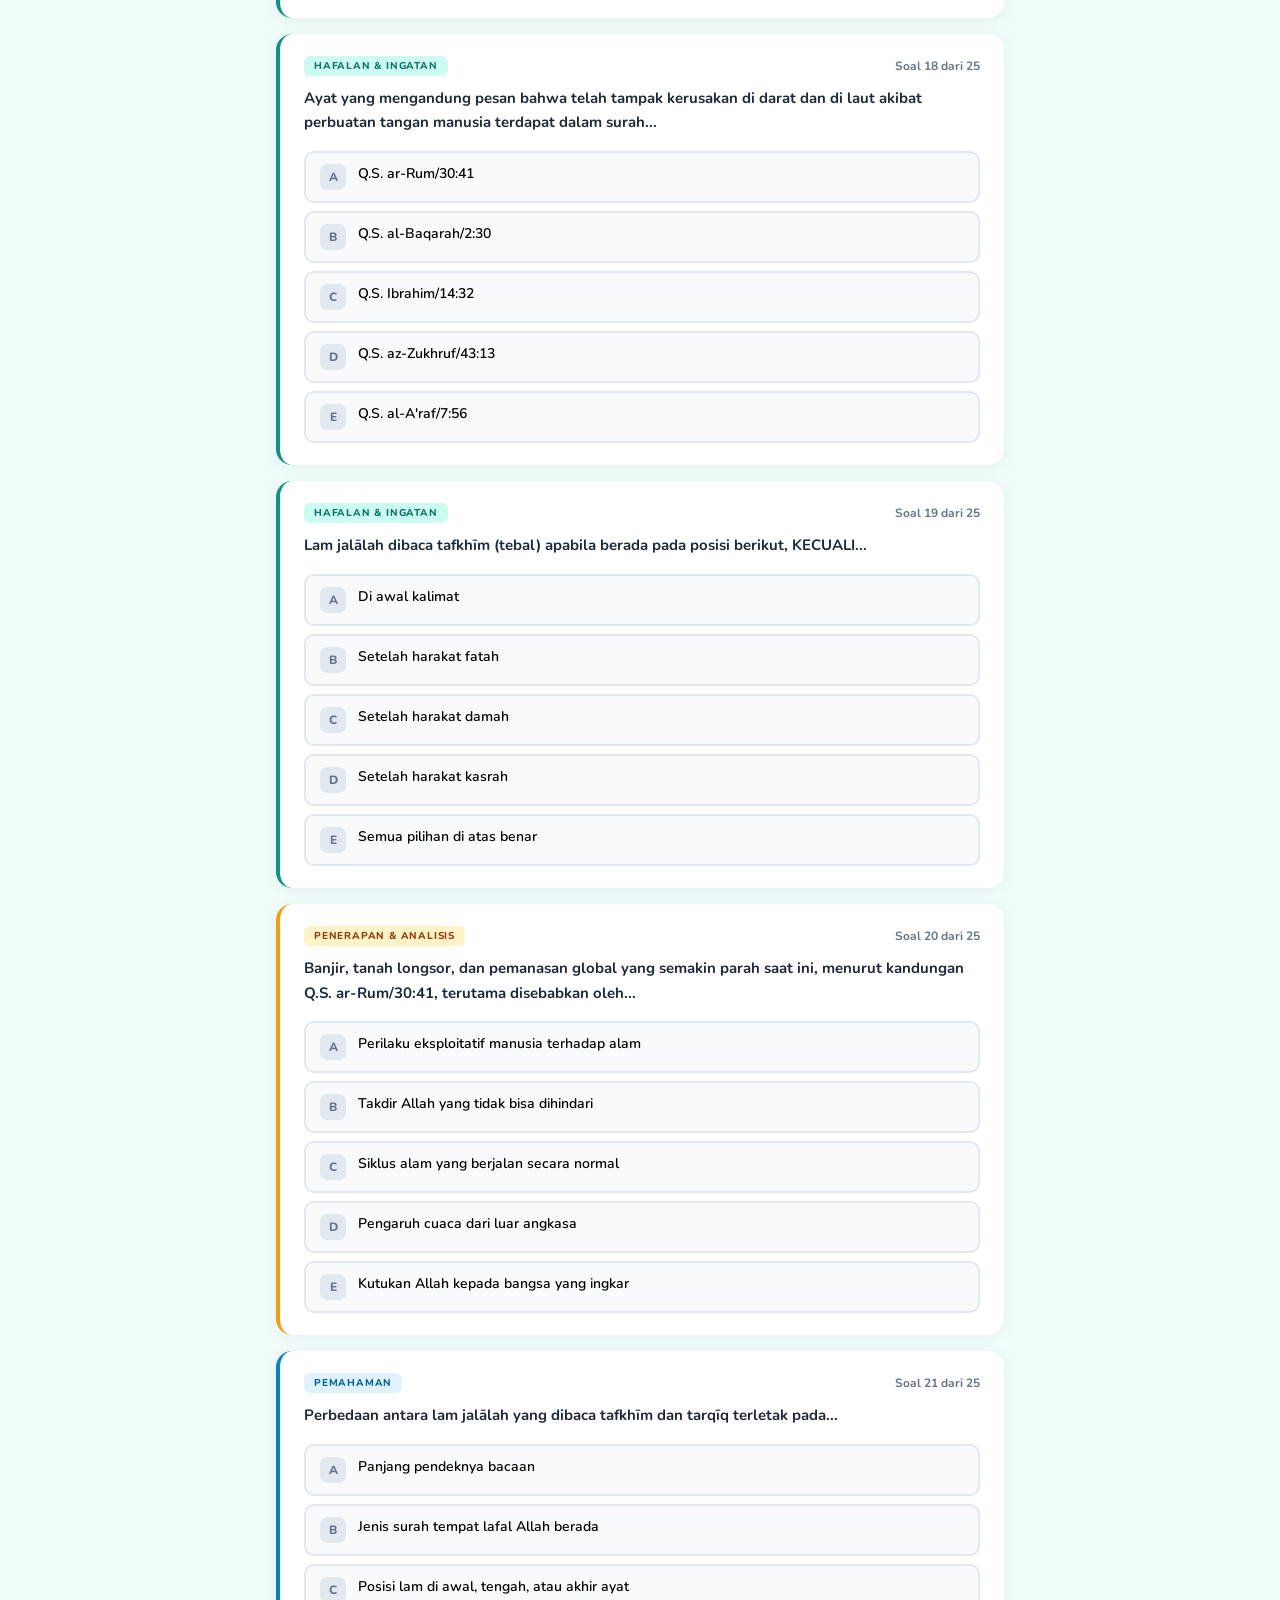
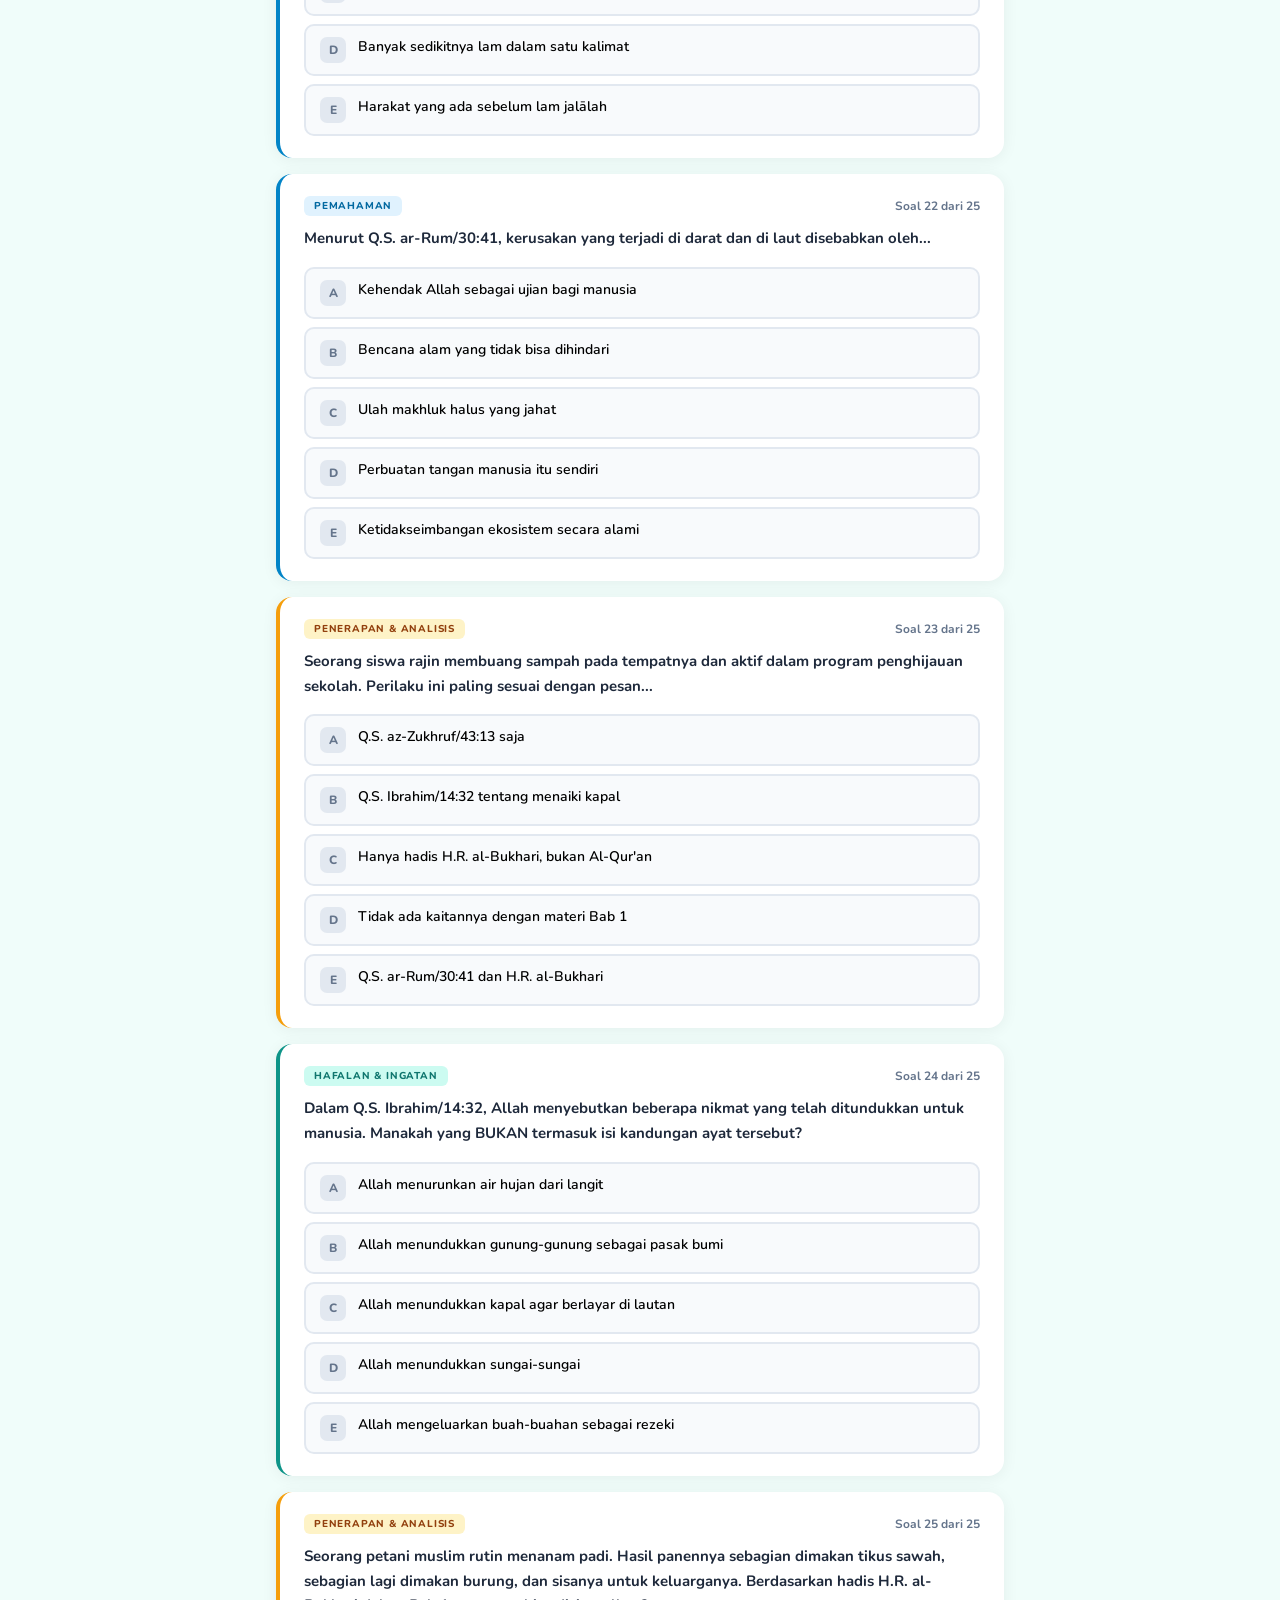
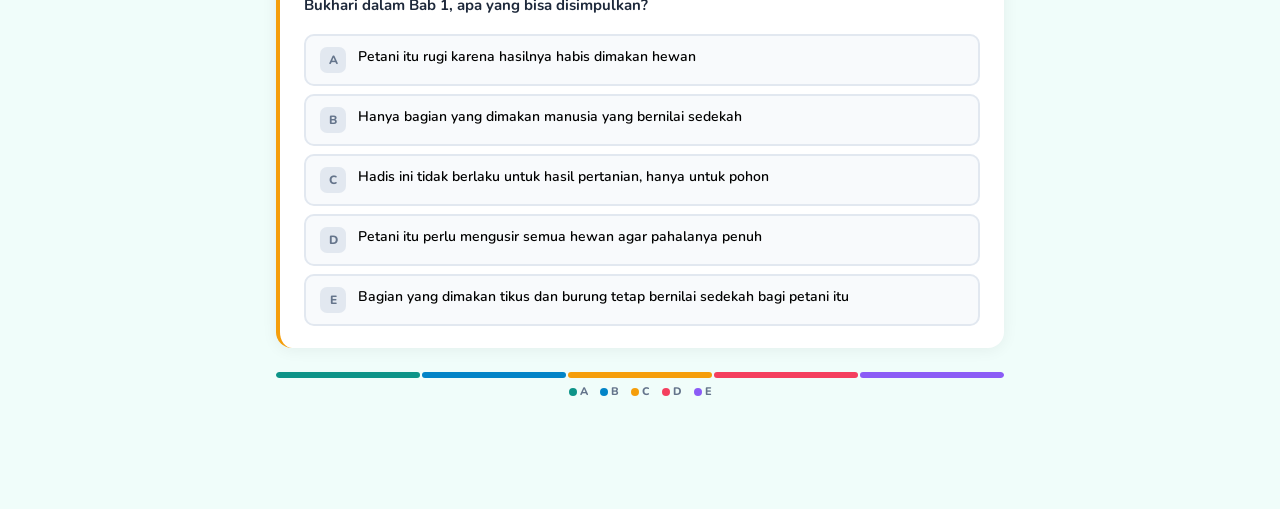
==== commit f0ed6f9f: "Refactor responsive styles for result modal and buttons Adjusted padding and dimensions for responsi" ====
--- a/bab1.html
+++ b/bab1.html
@@ -231,14 +231,20 @@
   @media(max-width:500px){
     .q-card{padding:16px 14px;}
     .opt-btn{padding:10px 12px;font-size:13px;}
-    .result-modal{padding:28px 20px; max-width:85vw;}
+    .result-modal{padding:20px 16px; max-width:85vw; max-height:80vh; overflow-y:auto;}
     .r-emoji{font-size:48px;}
     .r-name{font-size:20px;}
     .r-score{font-size:42px;}
     .r-motivasi{font-size:13px;}
+    .r-score-wrap{padding:14px;}
+    .r-stat{padding:8px 12px; font-size:11px;}
+    .r-stat b{font-size:18px;}
+    .r-predikat{padding:4px 16px; font-size:13px;}
+    .r-btns{gap:8px;}
+    .btn{padding:11px 20px; font-size:14px;}
     .identity-card{padding:18px 16px;}
   }
-
+  
   /* --- PERBAIKAN FOOTER BY MENTOR --- */
 .main-footer {
     background-color: #1e293b !important; /* Warna gelap modern */
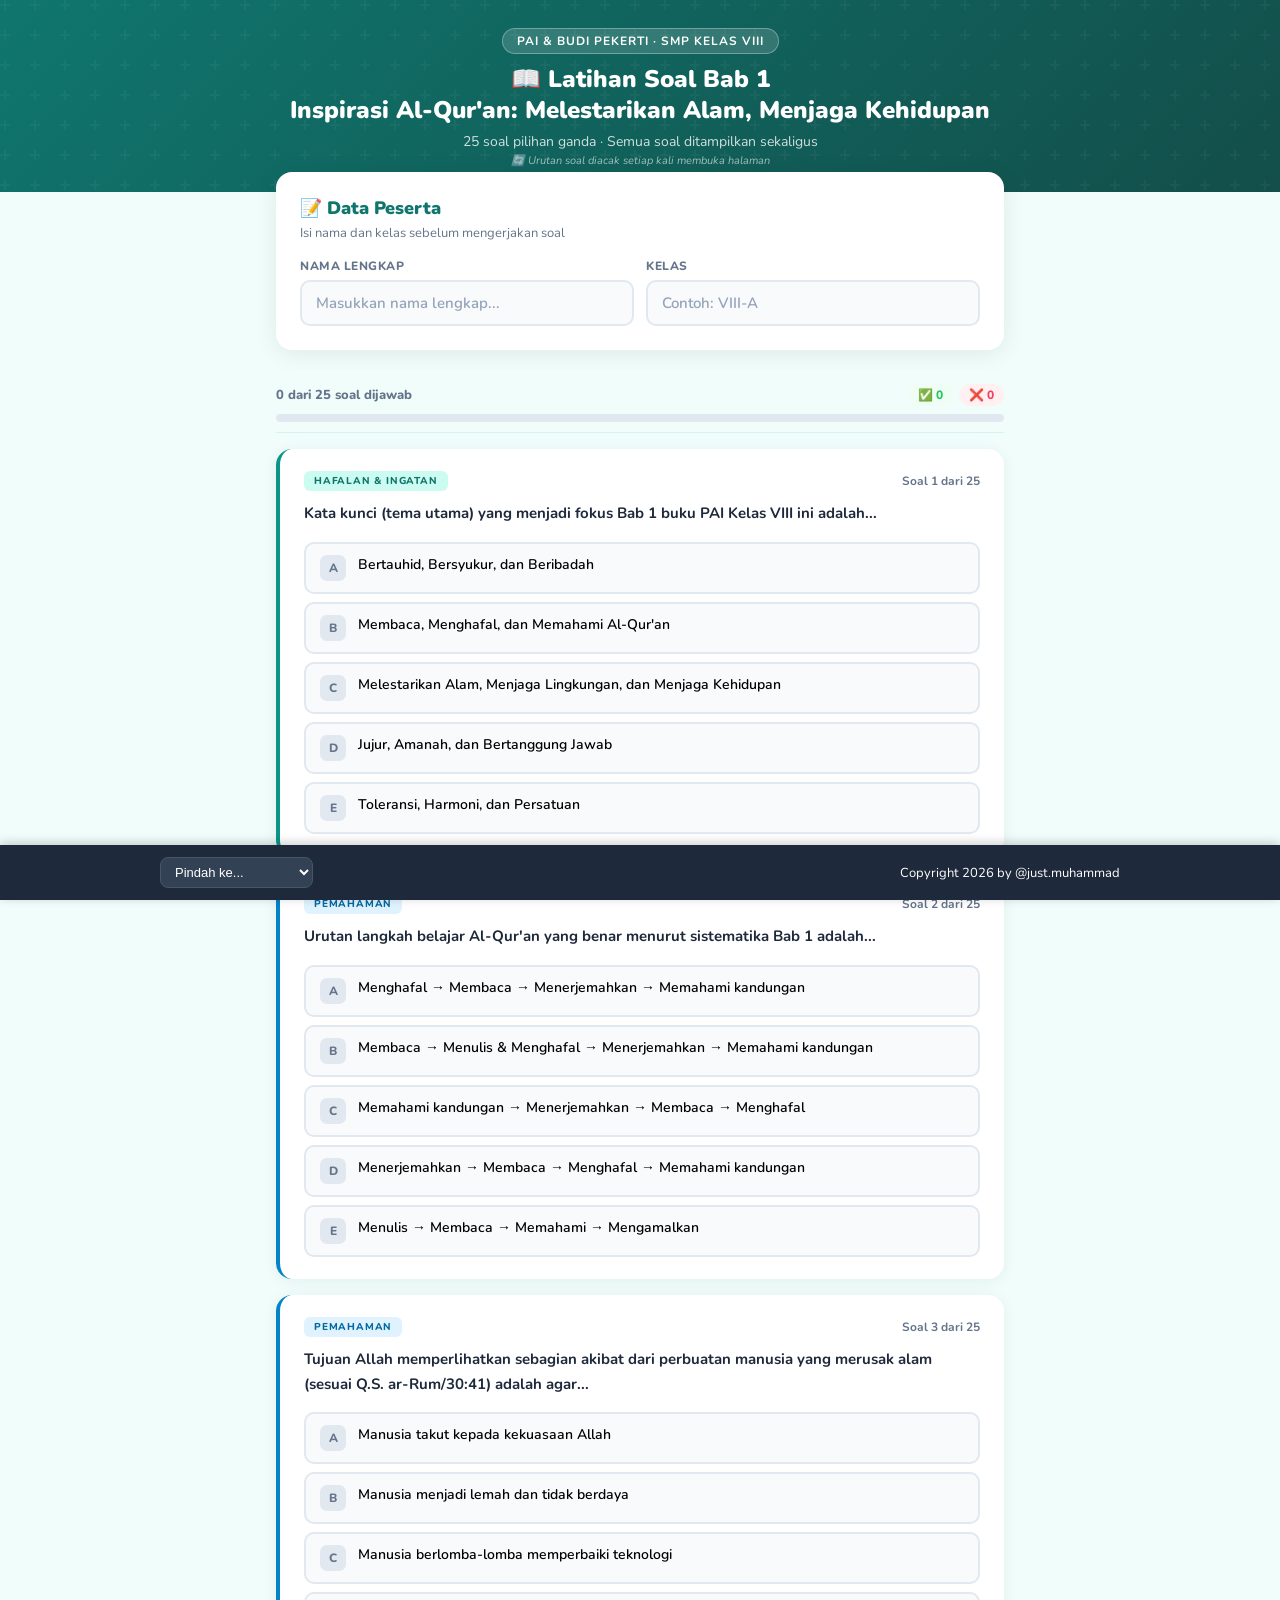
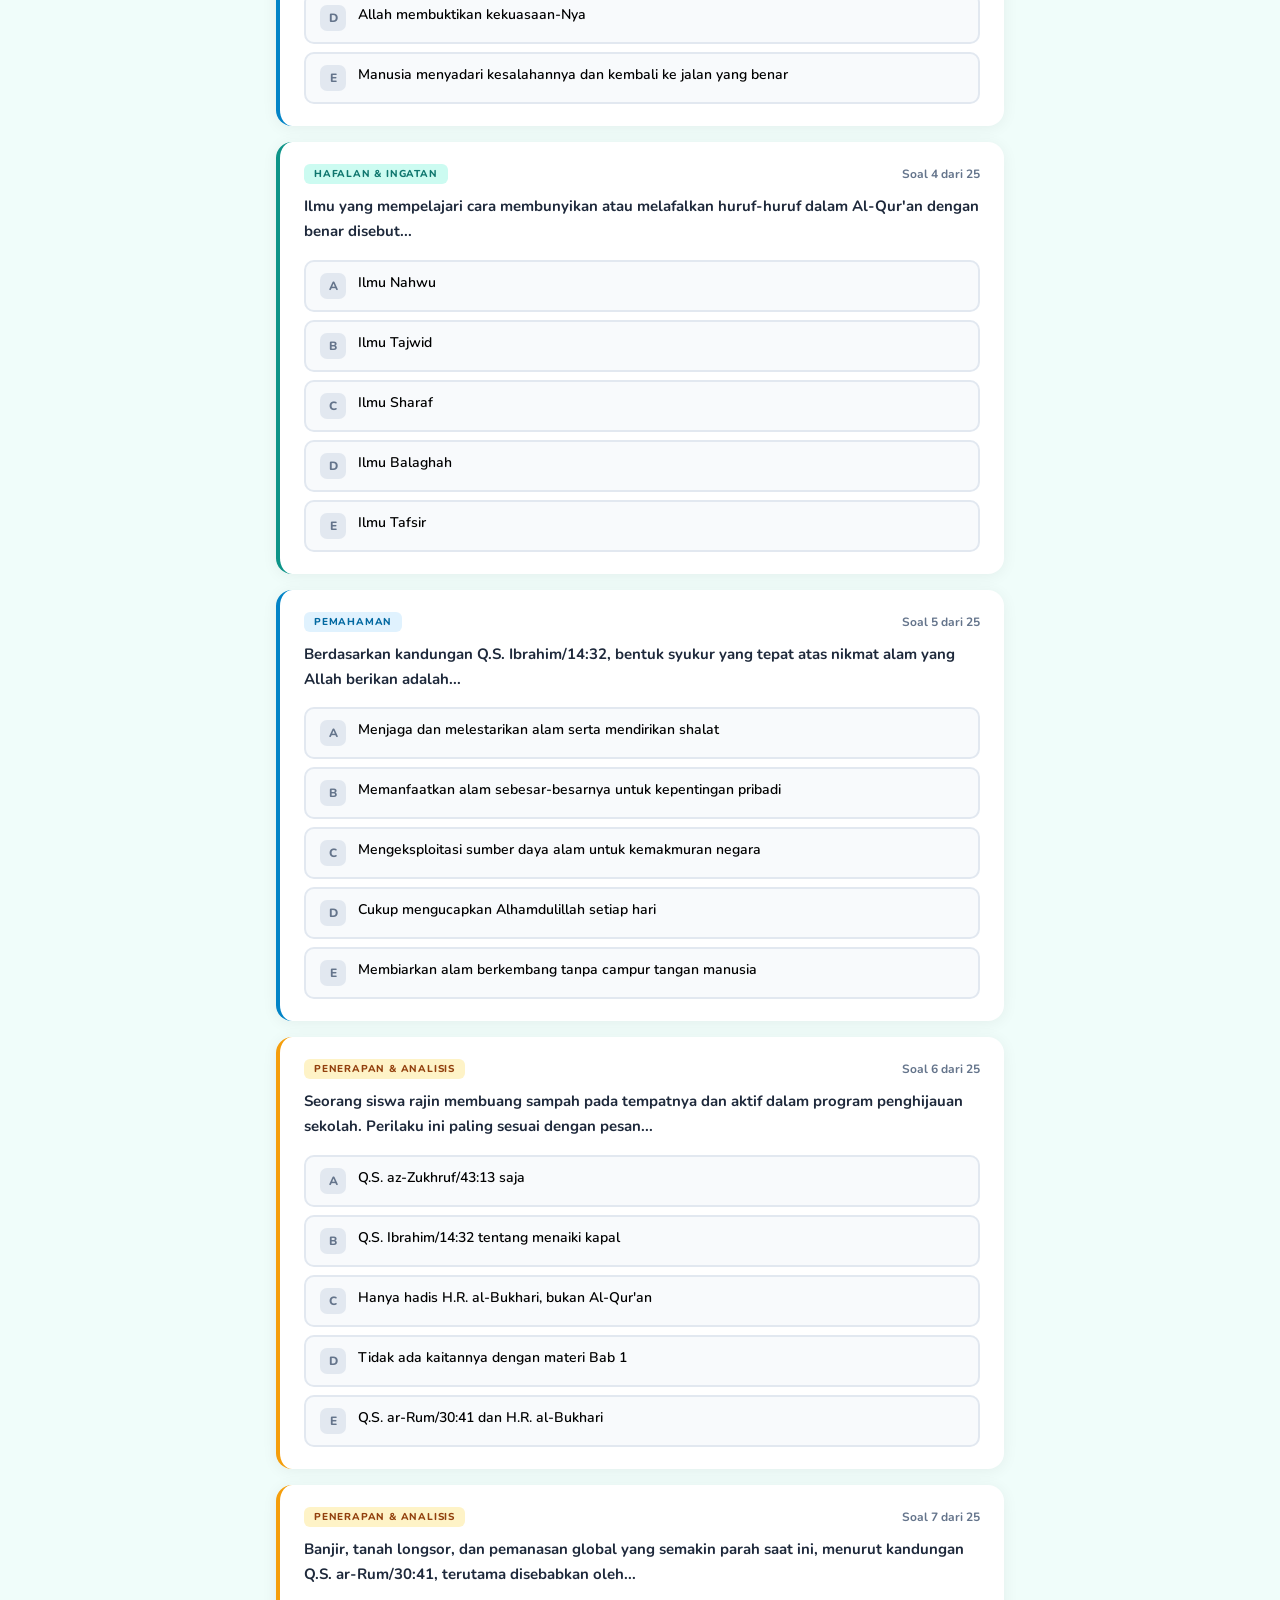
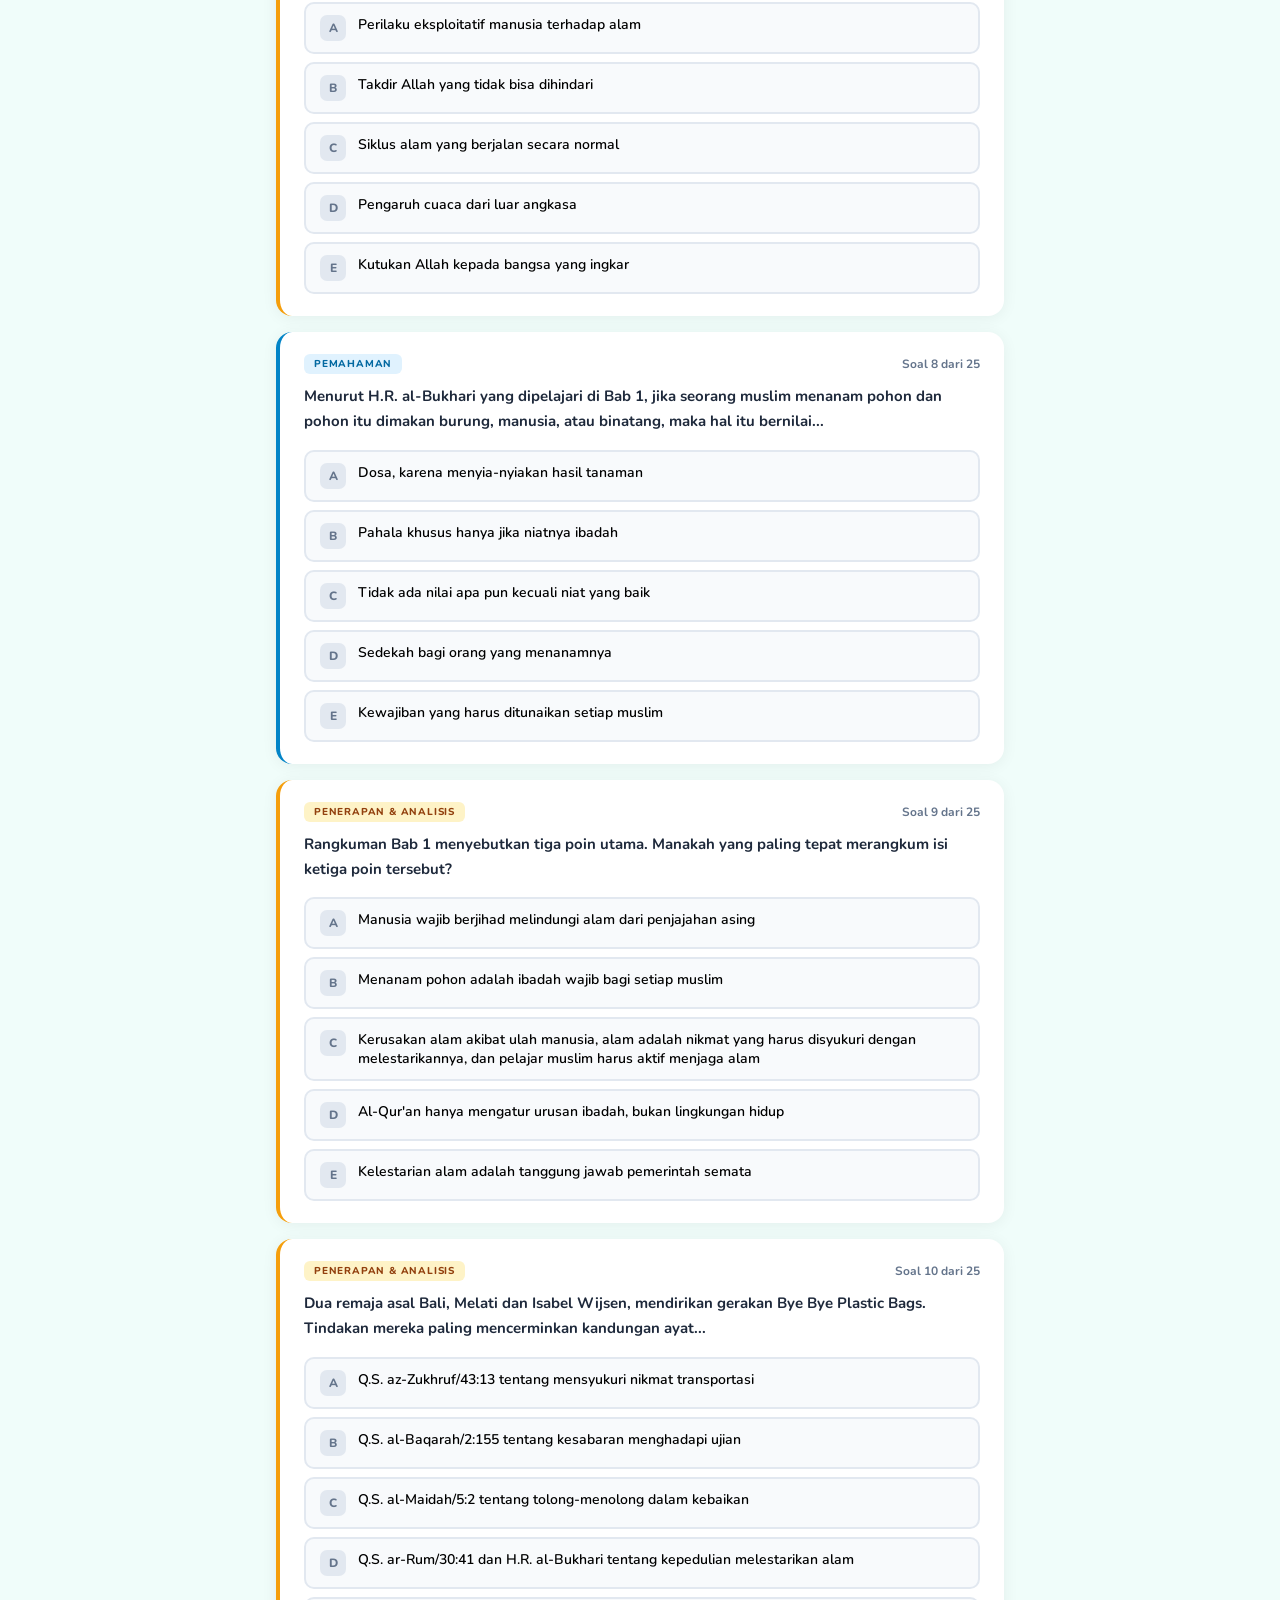
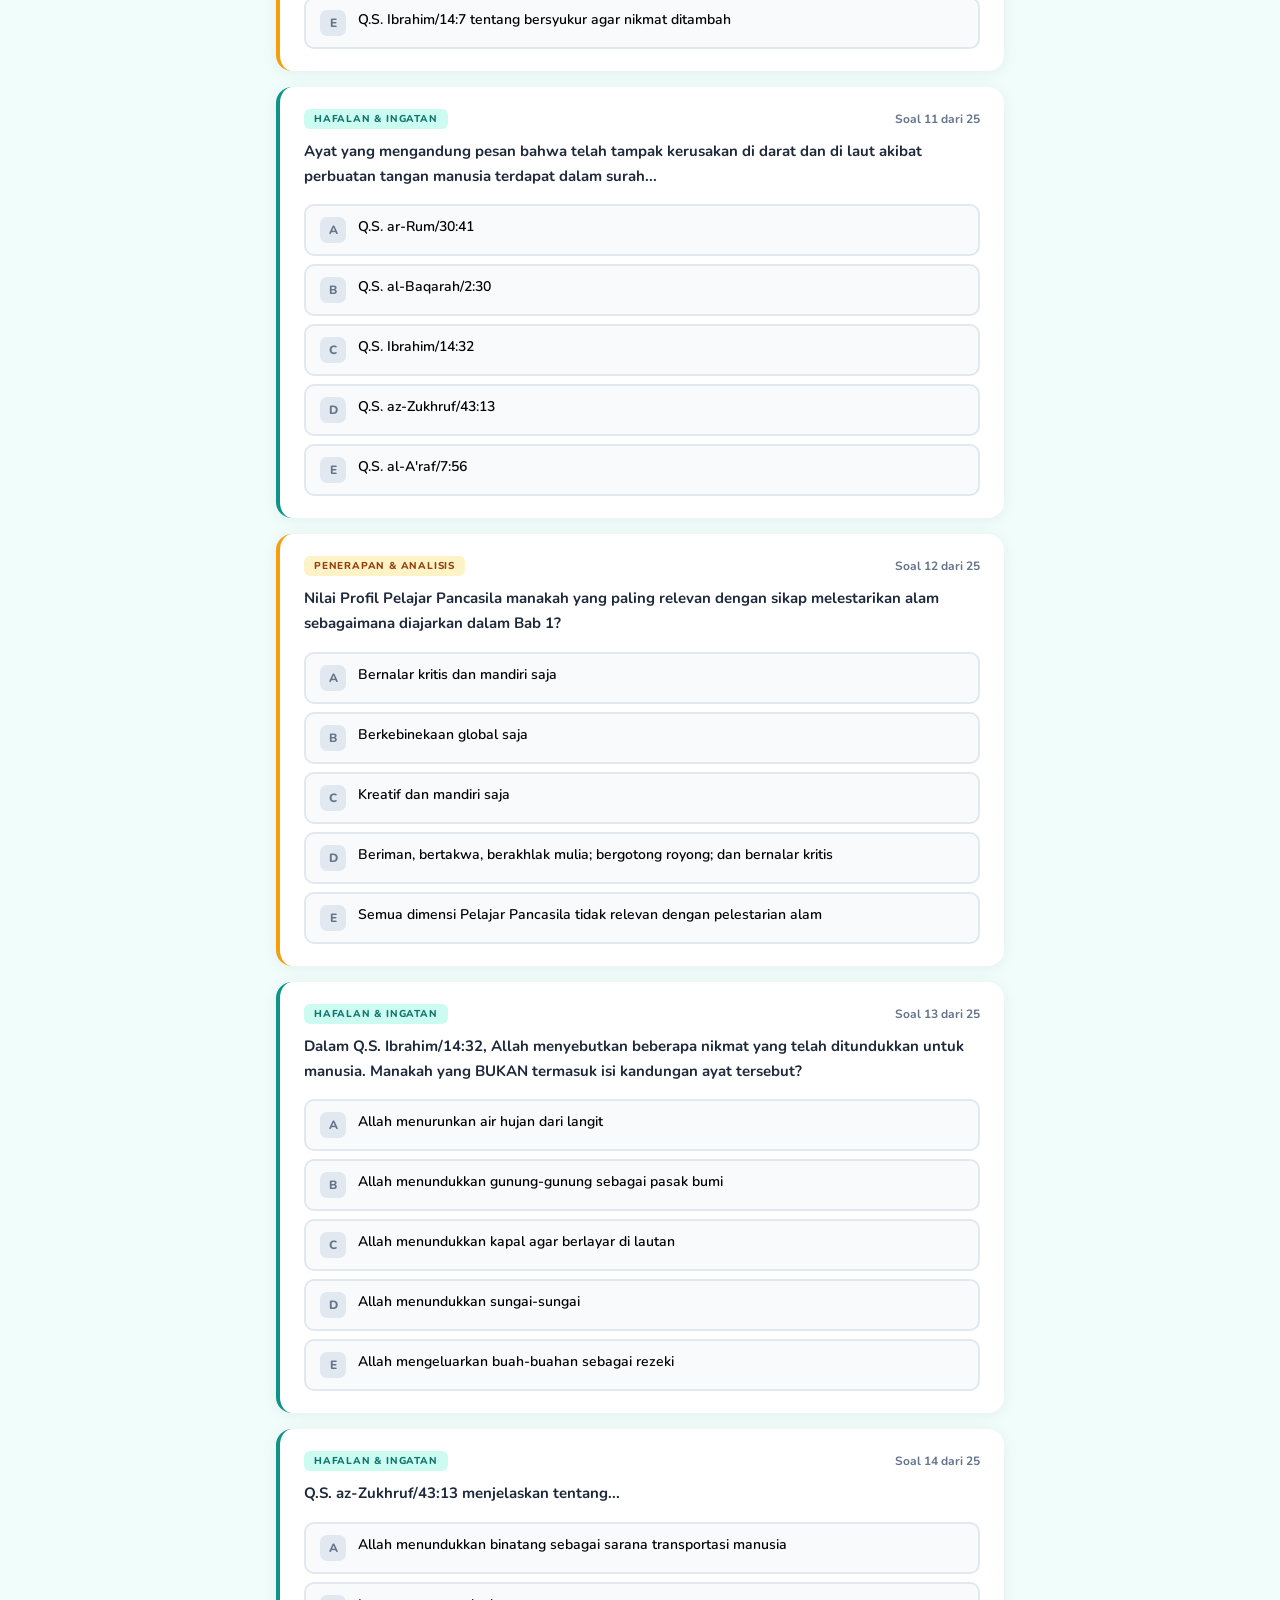
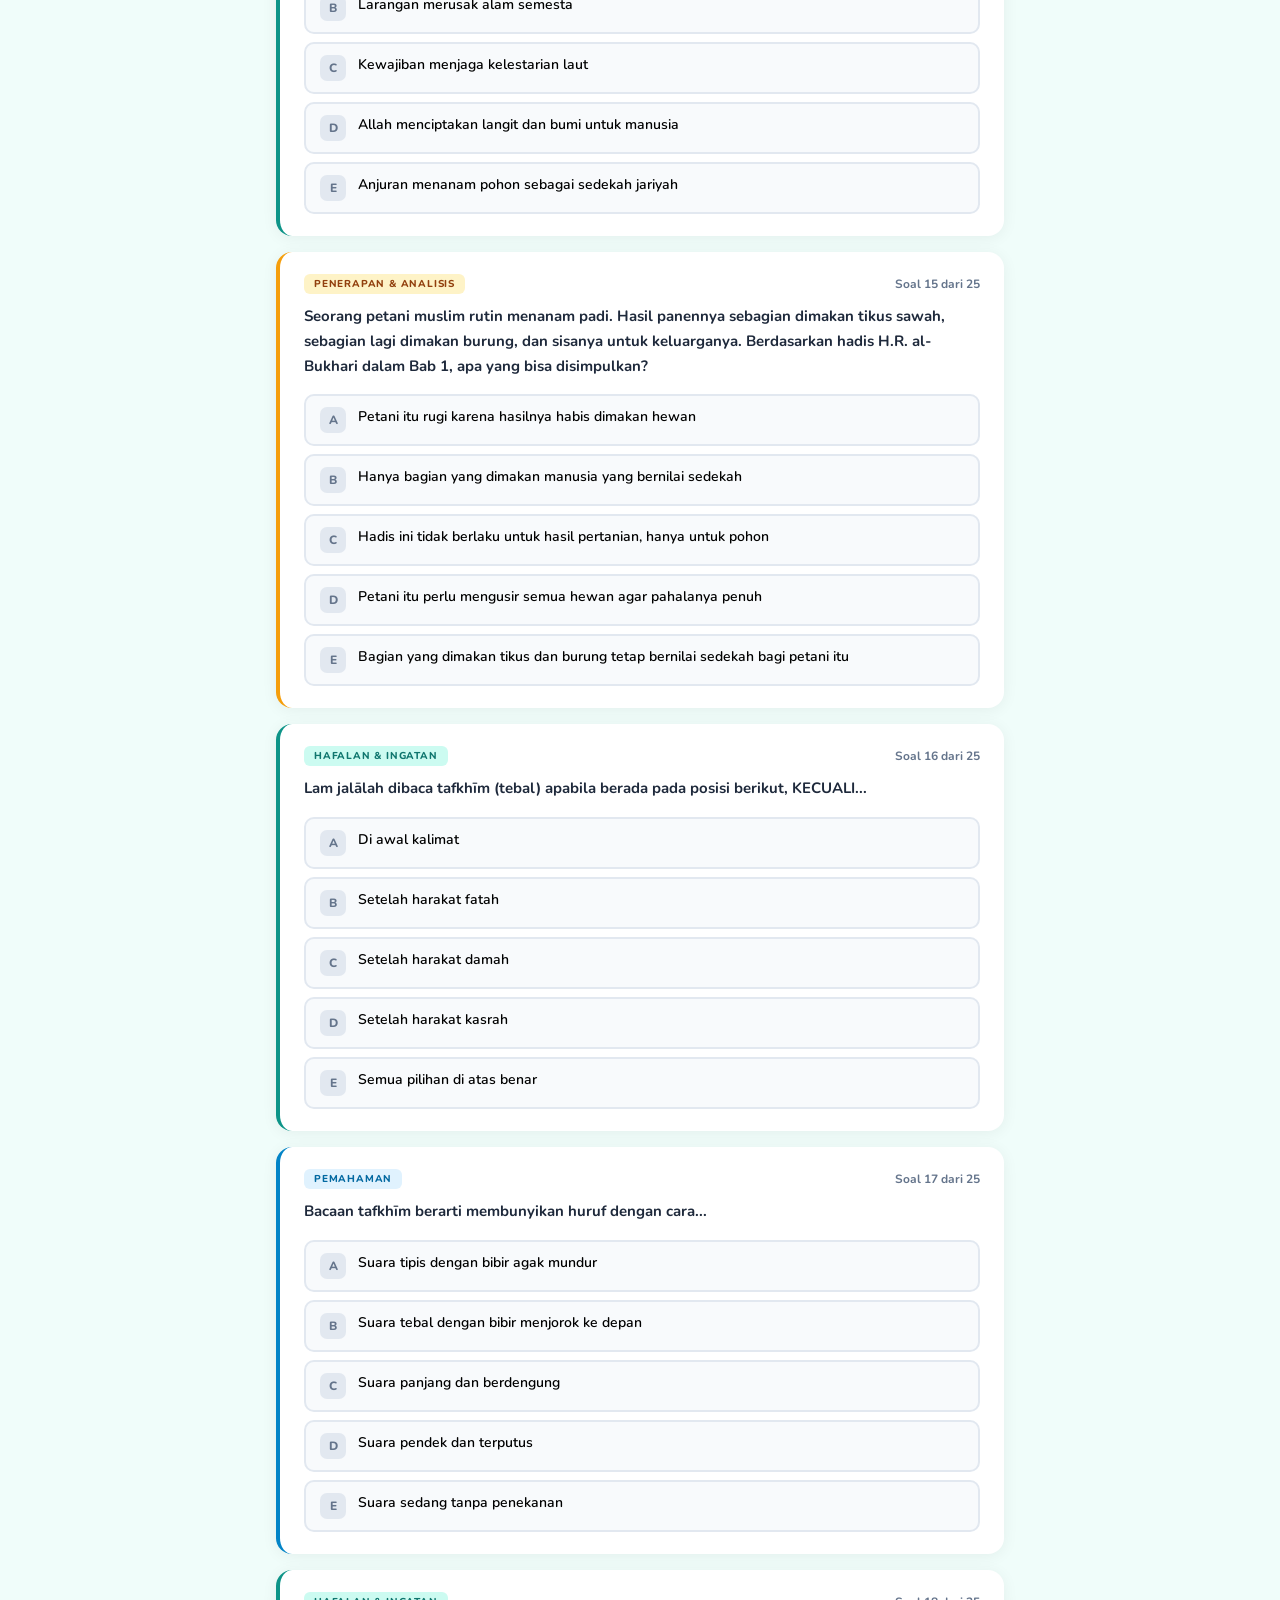
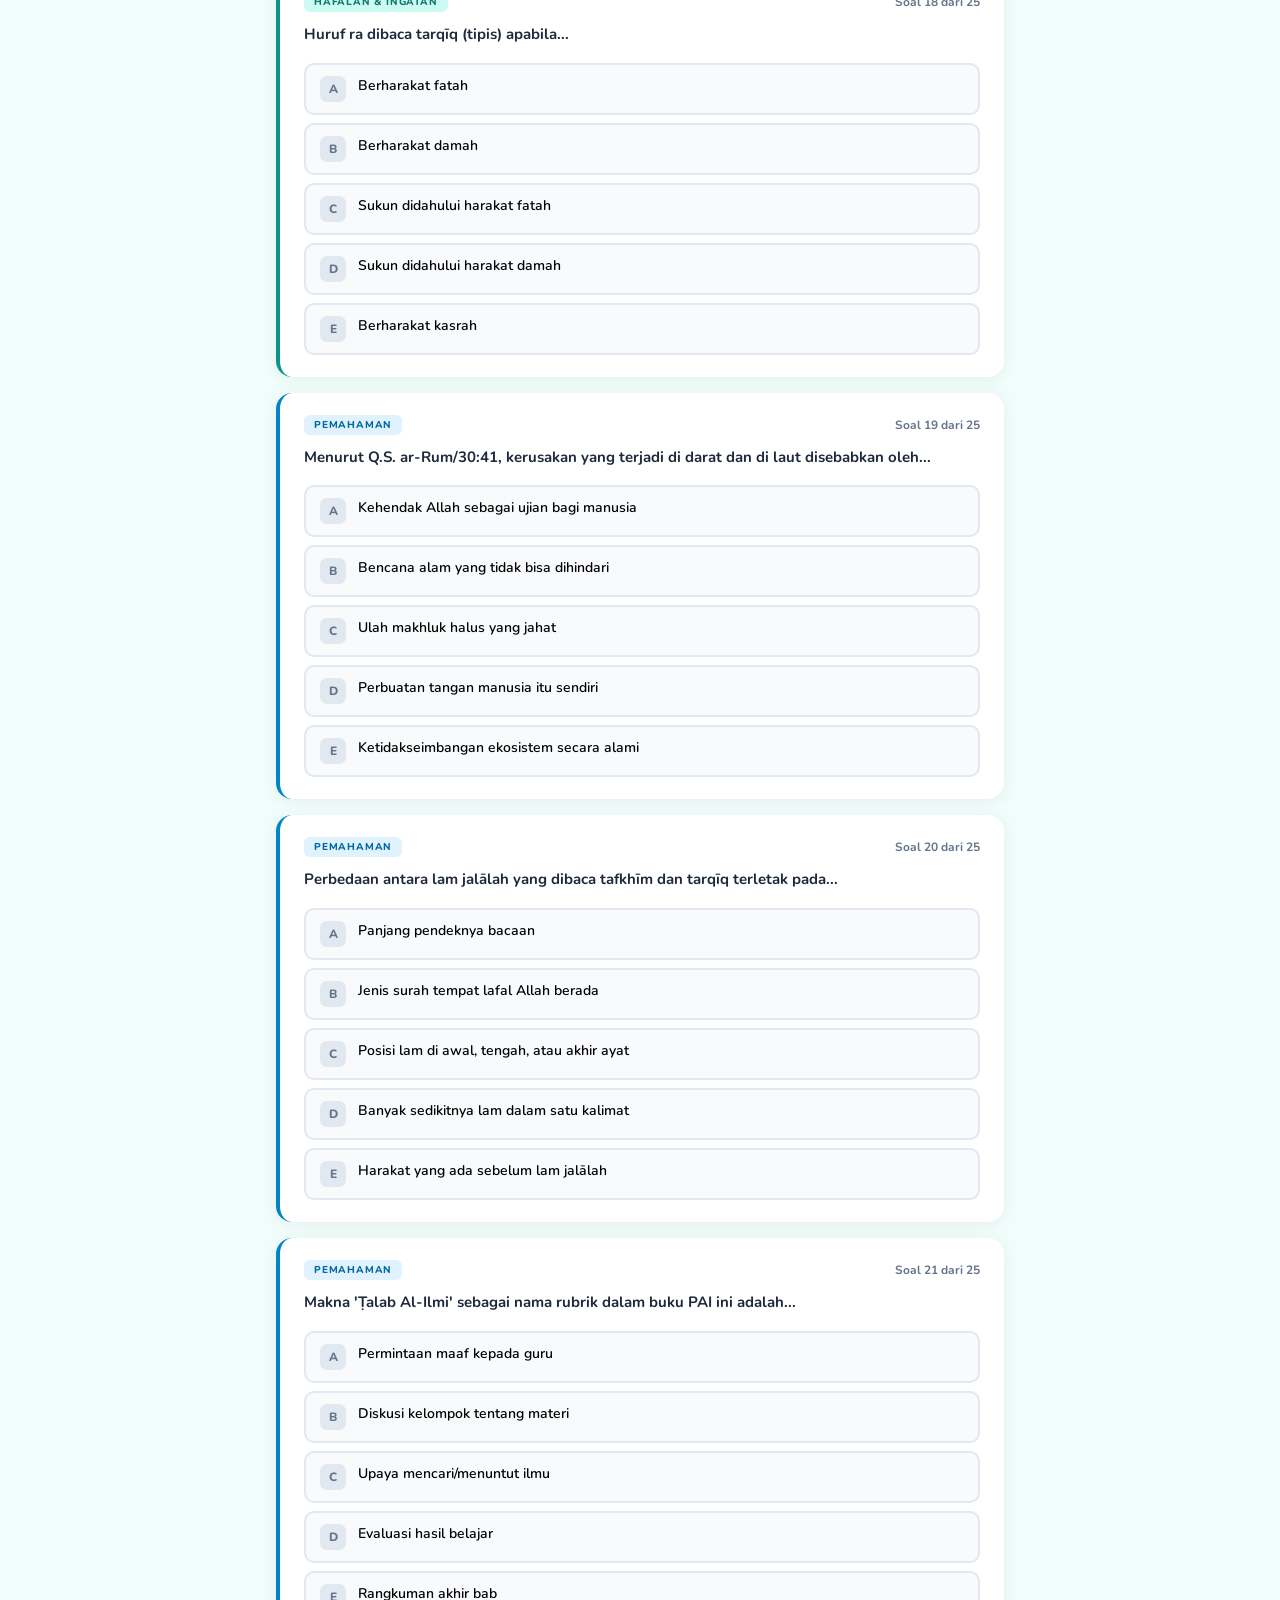
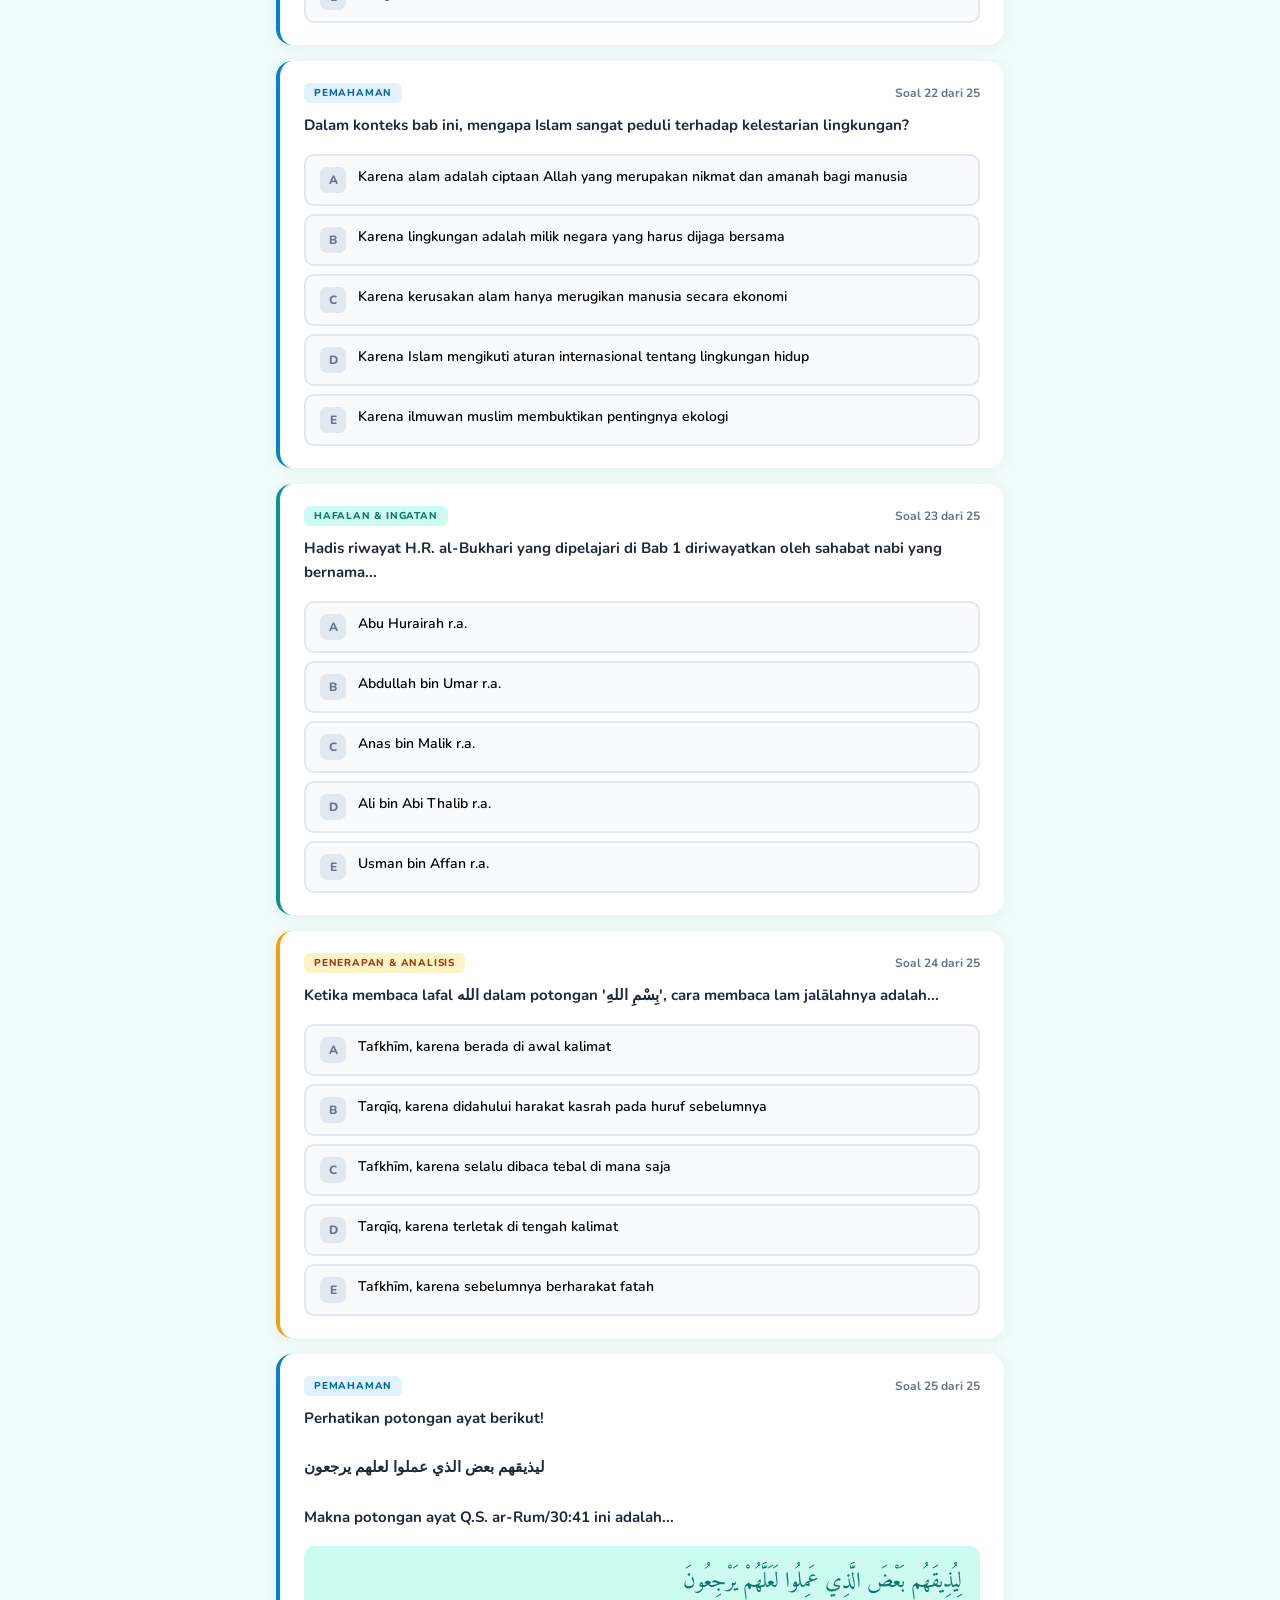
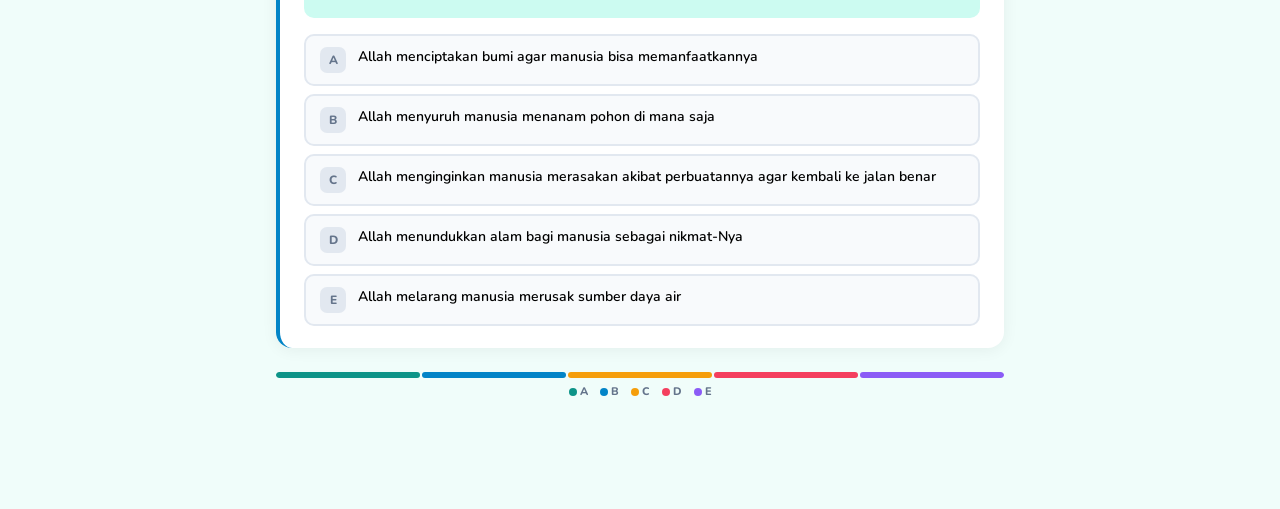
==== commit facb9f1e: "Adjust result-modal max-height for mobile view" ====
--- a/bab1.html
+++ b/bab1.html
@@ -231,7 +231,7 @@
   @media(max-width:500px){
     .q-card{padding:16px 14px;}
     .opt-btn{padding:10px 12px;font-size:13px;}
-    .result-modal{padding:20px 16px; max-width:85vw; max-height:80vh; overflow-y:auto;}
+    .result-modal{padding:20px 16px; max-width:85vw; max-height:calc(100vh - 40px); overflow-y:auto;}
     .r-emoji{font-size:48px;}
     .r-name{font-size:20px;}
     .r-score{font-size:42px;}
